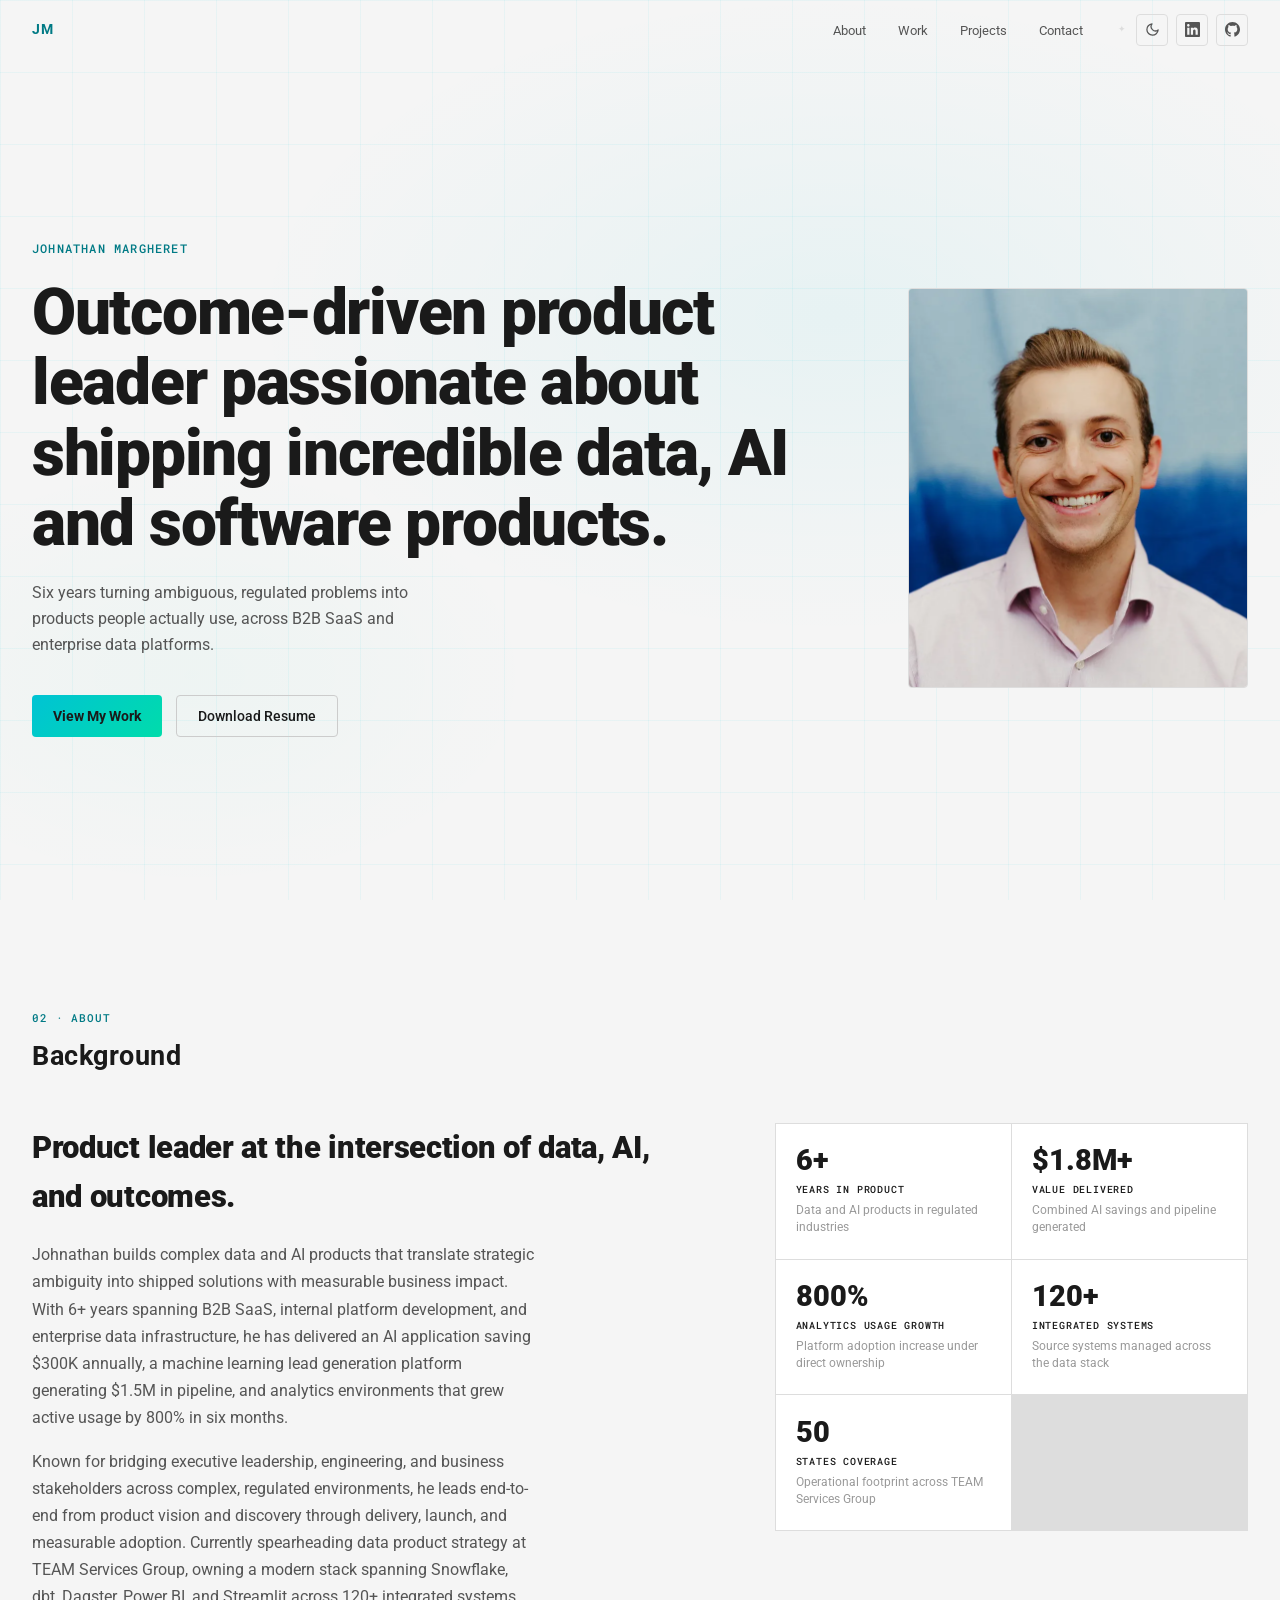
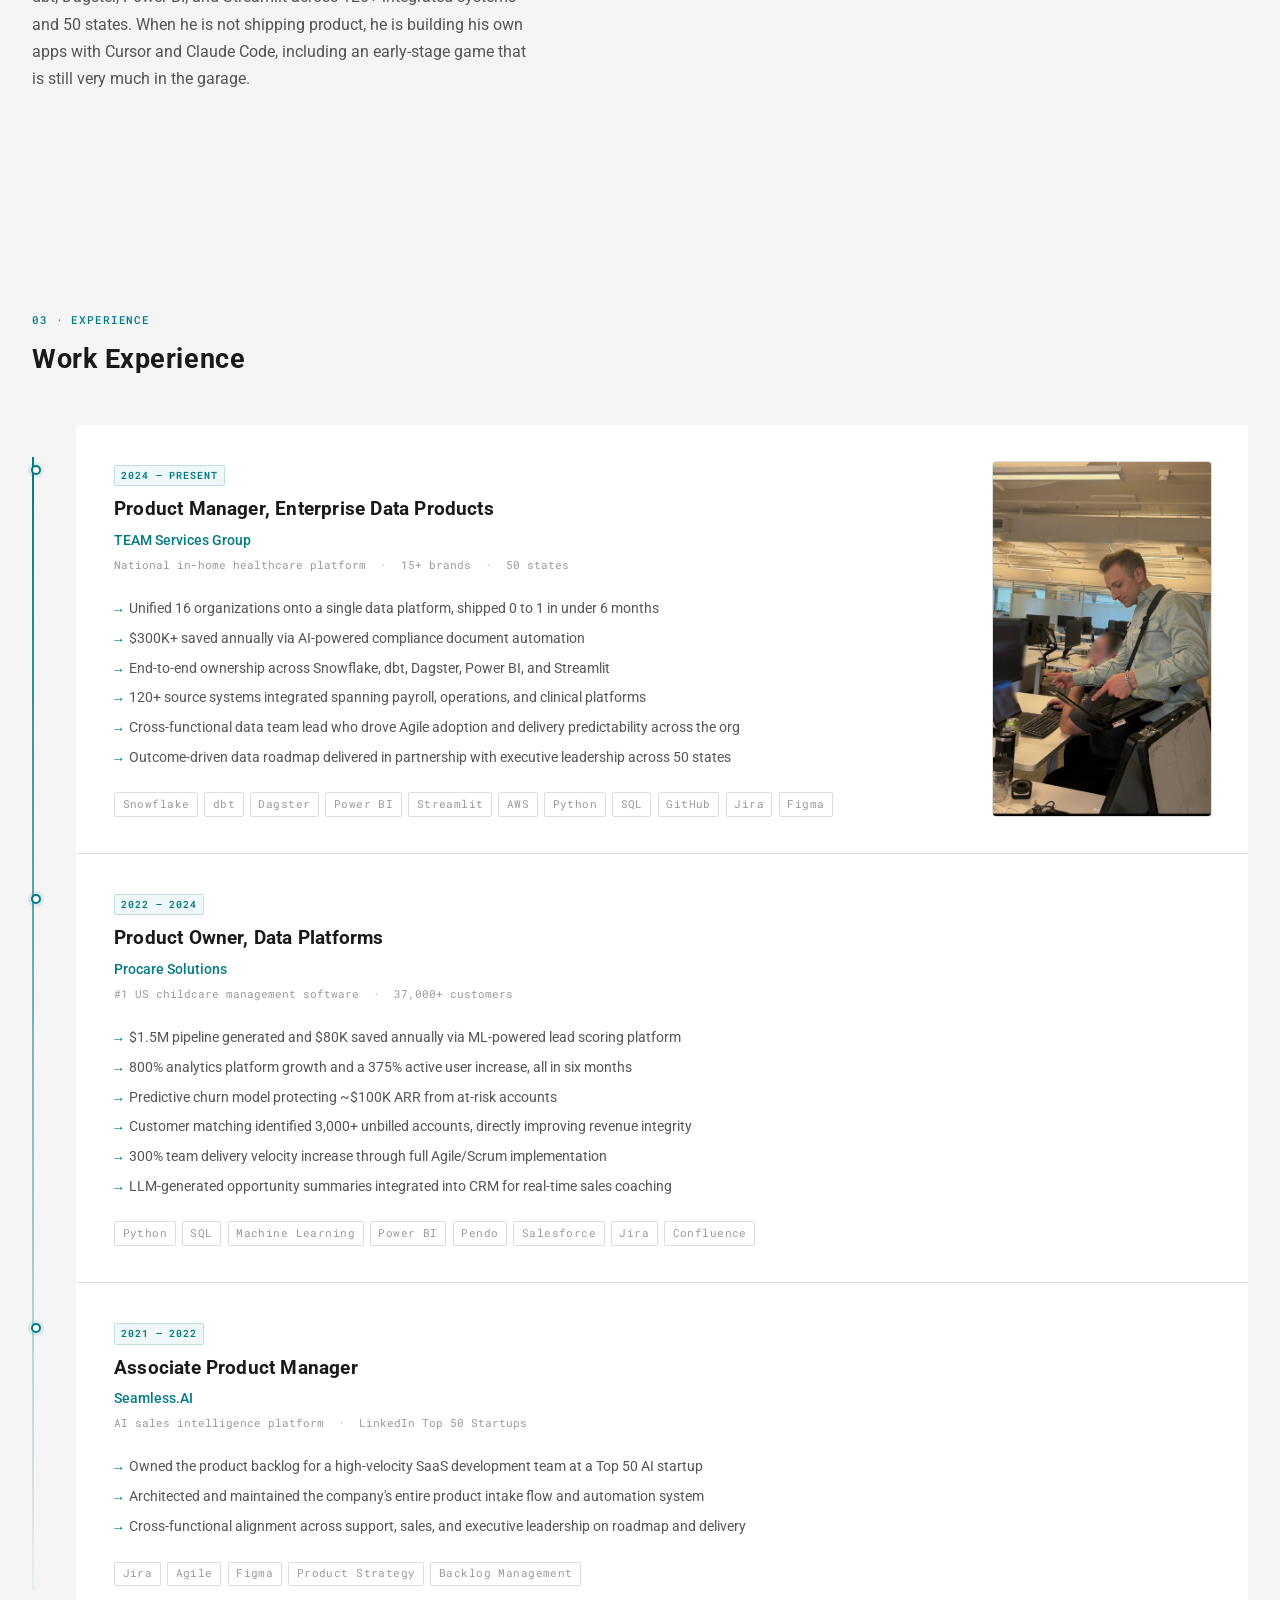
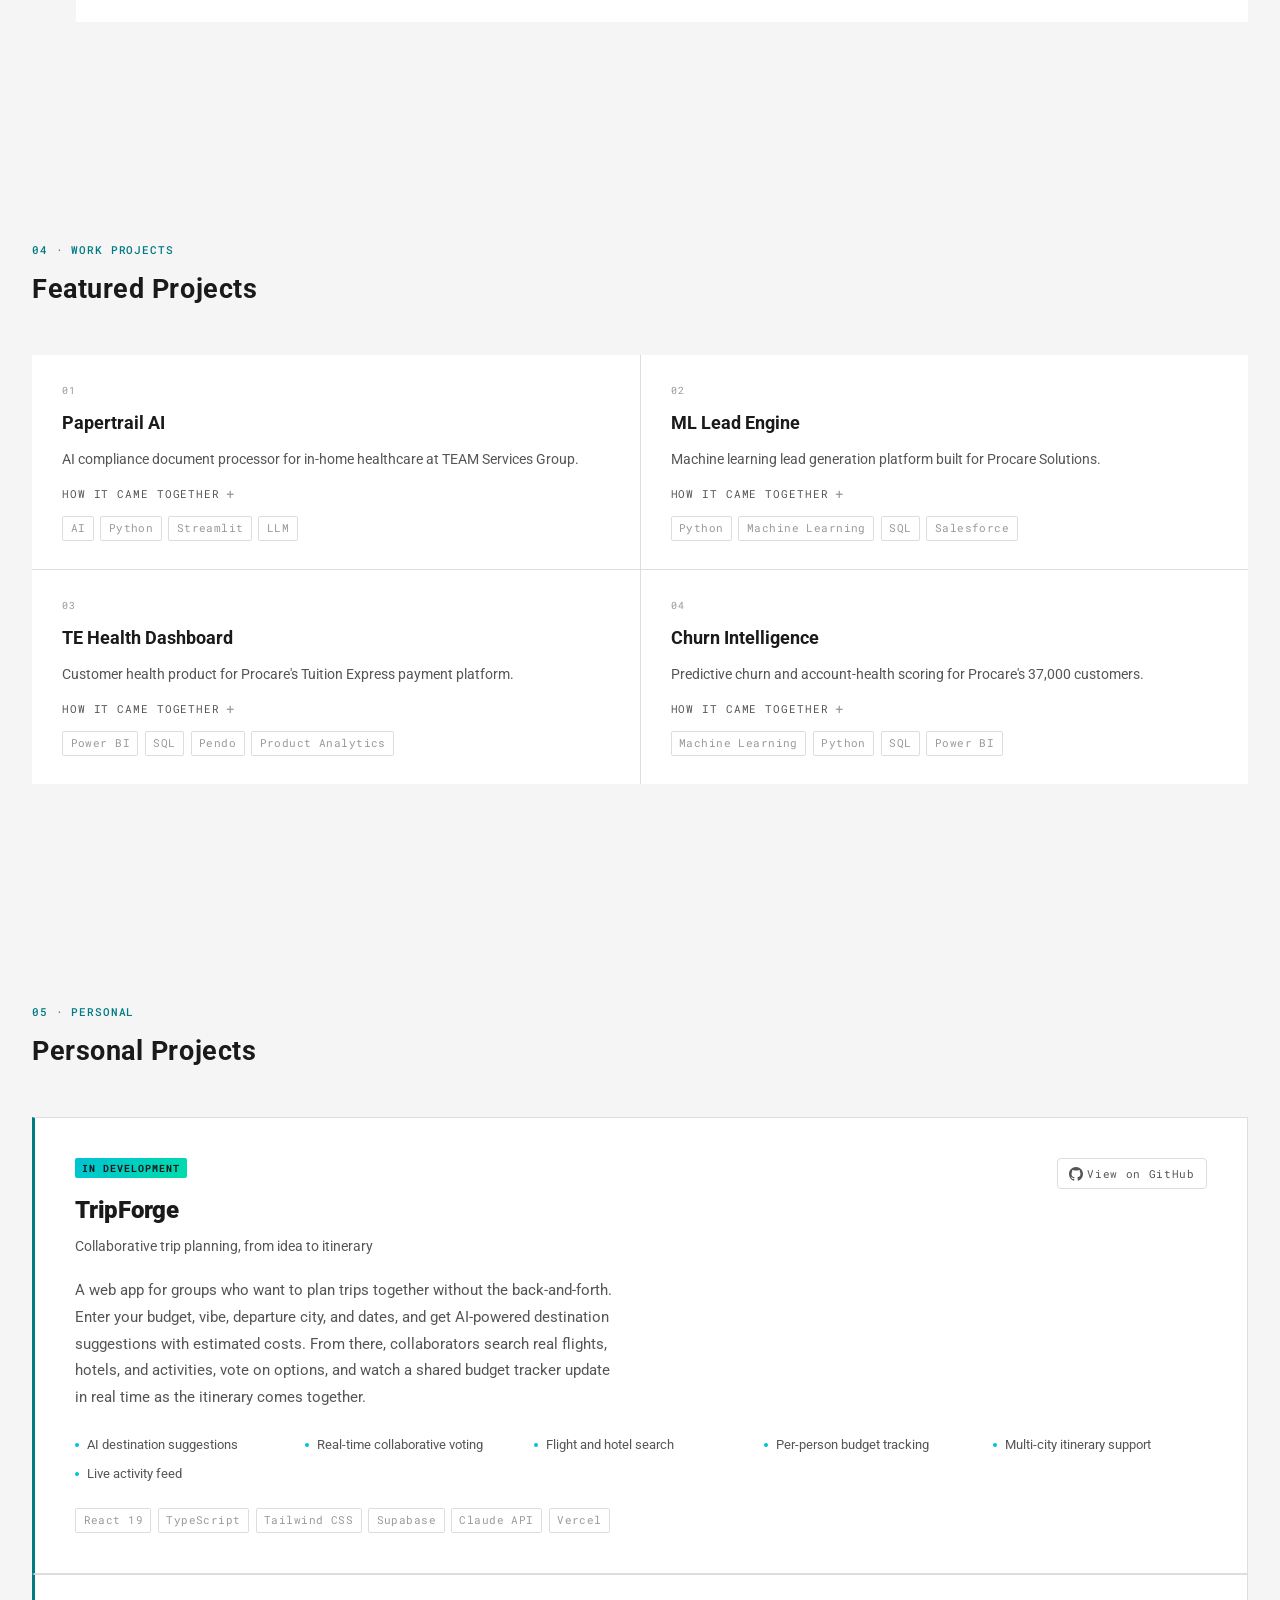
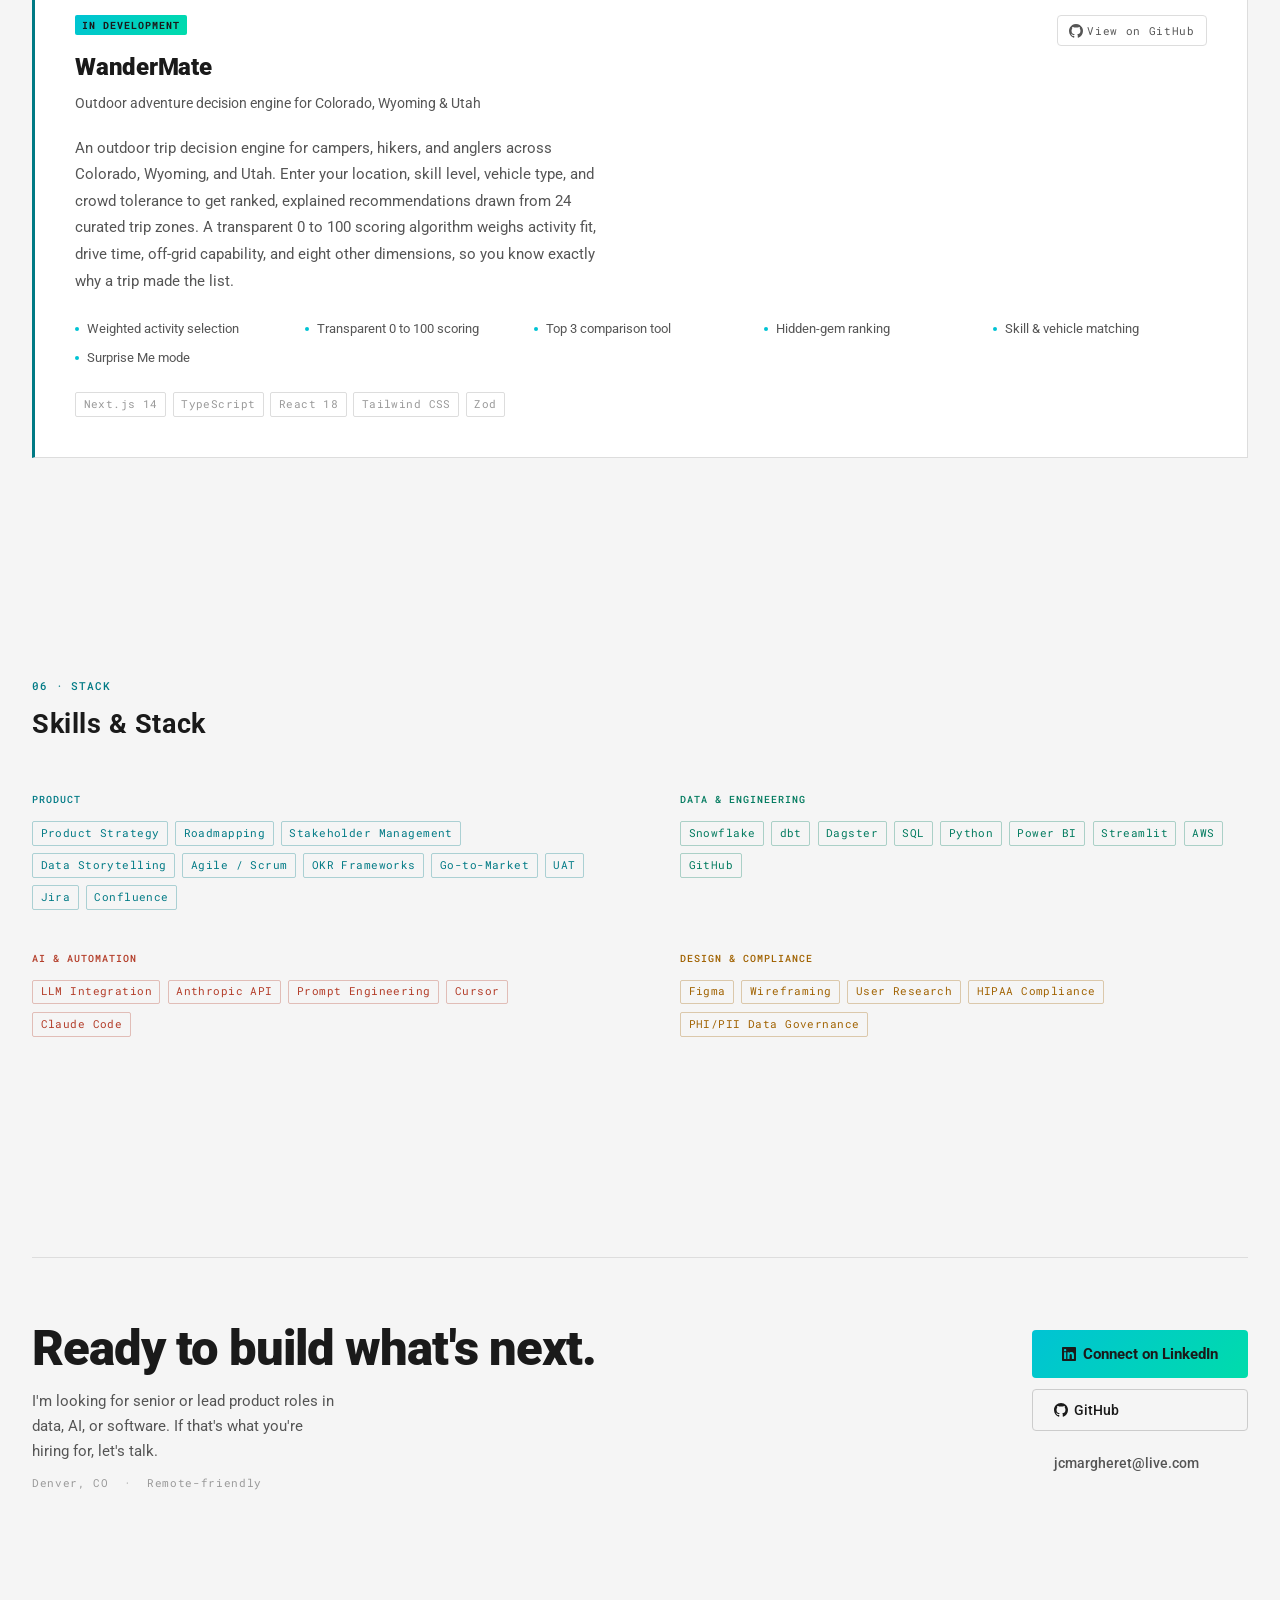
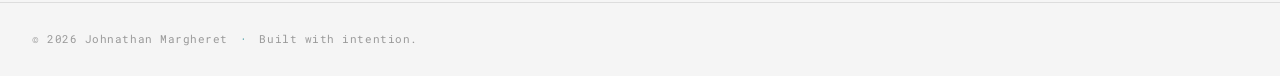
==== index.html @ 5aab4679 "Update hero headline to outcome-driven tagline" ====
<!DOCTYPE html>
<html lang="en">
<head>
  <meta charset="UTF-8">
  <meta name="viewport" content="width=device-width, initial-scale=1.0">
  <meta name="description" content="Johnathan Margheret is a product leader who ships data, AI, and software products. Six years across B2B SaaS, enterprise data platforms, and regulated healthcare.">
  <title>Johnathan Margheret - Product Leader</title>
  <link rel="canonical" href="https://www.johnathanmargheret.com/">

  <!-- Favicon: small JM mark, no extra request -->
  <link rel="icon" href="data:image/svg+xml,<svg xmlns='http://www.w3.org/2000/svg' viewBox='0 0 32 32'><rect width='32' height='32' rx='6' fill='%231a1a1a'/><text x='16' y='22' font-family='Arial,sans-serif' font-size='15' font-weight='700' fill='%2300c3d4' text-anchor='middle'>JM</text></svg>">

  <!-- Social share preview -->
  <meta property="og:type" content="website">
  <meta property="og:title" content="Johnathan Margheret - Product Leader">
  <meta property="og:description" content="A product leader who ships data, AI, and software products, and builds his own.">
  <meta property="og:url" content="https://www.johnathanmargheret.com/">
  <meta property="og:image" content="https://www.johnathanmargheret.com/assets/og-image.jpg">
  <meta property="og:image:width" content="1200">
  <meta property="og:image:height" content="630">
  <meta name="twitter:card" content="summary_large_image">
  <meta name="twitter:title" content="Johnathan Margheret - Product Leader">
  <meta name="twitter:description" content="A product leader who ships data, AI, and software products, and builds his own.">
  <meta name="twitter:image" content="https://www.johnathanmargheret.com/assets/og-image.jpg">

  <script type="application/ld+json">
  {
    "@context": "https://schema.org",
    "@type": "Person",
    "name": "Johnathan Margheret",
    "jobTitle": "Product Manager",
    "url": "https://www.johnathanmargheret.com/",
    "image": "https://www.johnathanmargheret.com/assets/og-image.jpg",
    "worksFor": { "@type": "Organization", "name": "TEAM Services Group" },
    "address": { "@type": "PostalAddress", "addressLocality": "Denver", "addressRegion": "CO" },
    "sameAs": [
      "https://www.linkedin.com/in/johnathan-margheret-902886177",
      "https://github.com/SpartanMods"
    ]
  }
  </script>

  <link rel="preconnect" href="https://fonts.googleapis.com">
  <link rel="preconnect" href="https://fonts.gstatic.com" crossorigin>
  <link href="https://fonts.googleapis.com/css2?family=Roboto:wght@300;400;500;700;900&family=Roboto+Mono:wght@400;500&display=swap" rel="stylesheet">
  <link rel="stylesheet" href="style.css">
</head>
<body>

<div class="progress-bar" id="progressBar" aria-hidden="true"></div>

<header class="site-header" id="siteHeader">
  <nav class="nav" aria-label="Main navigation">
    <a href="#hero" class="nav-brand" aria-label="Back to top">JM</a>
    <ul class="nav-links" role="list">
      <li><a href="#about">About</a></li>
      <li><a href="#work">Work</a></li>
      <li><a href="#projects">Projects</a></li>
      <li><a href="#contact">Contact</a></li>
    </ul>
    <div class="nav-icons">
      <a href="secret.html" class="easter-egg" aria-hidden="true" tabindex="-1" title="">✦</a>
      <button class="theme-toggle" id="themeToggle" aria-label="Toggle color scheme">
        <svg class="icon-sun" width="15" height="15" viewBox="0 0 24 24" fill="none" stroke="currentColor" stroke-width="2" stroke-linecap="round" stroke-linejoin="round" aria-hidden="true"><circle cx="12" cy="12" r="5"/><line x1="12" y1="1" x2="12" y2="3"/><line x1="12" y1="21" x2="12" y2="23"/><line x1="4.22" y1="4.22" x2="5.64" y2="5.64"/><line x1="18.36" y1="18.36" x2="19.78" y2="19.78"/><line x1="1" y1="12" x2="3" y2="12"/><line x1="21" y1="12" x2="23" y2="12"/><line x1="4.22" y1="19.78" x2="5.64" y2="18.36"/><line x1="18.36" y1="5.64" x2="19.78" y2="4.22"/></svg>
        <svg class="icon-moon" width="15" height="15" viewBox="0 0 24 24" fill="none" stroke="currentColor" stroke-width="2" stroke-linecap="round" stroke-linejoin="round" aria-hidden="true"><path d="M21 12.79A9 9 0 1 1 11.21 3 7 7 0 0 0 21 12.79z"/></svg>
      </button>
      <a href="https://www.linkedin.com/in/johnathan-margheret-902886177" target="_blank" rel="noopener noreferrer" aria-label="LinkedIn profile" class="icon-link">
        <svg width="15" height="15" viewBox="0 0 24 24" fill="currentColor" aria-hidden="true"><path d="M20.447 20.452h-3.554v-5.569c0-1.328-.027-3.037-1.852-3.037-1.853 0-2.136 1.445-2.136 2.939v5.667H9.351V9h3.414v1.561h.046c.477-.9 1.637-1.85 3.37-1.85 3.601 0 4.267 2.37 4.267 5.455v6.286zM5.337 7.433c-1.144 0-2.063-.926-2.063-2.065 0-1.138.92-2.063 2.063-2.063 1.14 0 2.064.925 2.064 2.063 0 1.139-.925 2.065-2.064 2.065zm1.782 13.019H3.555V9h3.564v11.452zM22.225 0H1.771C.792 0 0 .774 0 1.729v20.542C0 23.227.792 24 1.771 24h20.451C23.2 24 24 23.227 24 22.271V1.729C24 .774 23.2 0 22.222 0h.003z"/></svg>
      </a>
      <a href="https://github.com/SpartanMods" target="_blank" rel="noopener noreferrer" aria-label="GitHub profile" class="icon-link">
        <svg width="15" height="15" viewBox="0 0 24 24" fill="currentColor" aria-hidden="true"><path d="M12 0C5.374 0 0 5.373 0 12c0 5.302 3.438 9.8 8.207 11.387.599.111.793-.261.793-.577v-2.234c-3.338.726-4.033-1.416-4.033-1.416-.546-1.387-1.333-1.756-1.333-1.756-1.089-.745.083-.729.083-.729 1.205.084 1.839 1.237 1.839 1.237 1.07 1.834 2.807 1.304 3.492.997.107-.775.418-1.305.762-1.604-2.665-.305-5.467-1.334-5.467-5.931 0-1.311.469-2.381 1.236-3.221-.124-.303-.535-1.524.117-3.176 0 0 1.008-.322 3.301 1.23A11.509 11.509 0 0112 5.803c1.02.005 2.047.138 3.006.404 2.291-1.552 3.297-1.23 3.297-1.23.653 1.653.242 2.874.118 3.176.77.84 1.235 1.911 1.235 3.221 0 4.609-2.807 5.624-5.479 5.921.43.372.823 1.102.823 2.222v3.293c0 .319.192.694.801.576C20.566 21.797 24 17.3 24 12c0-6.627-5.373-12-12-12z"/></svg>
      </a>
    </div>
  </nav>
</header>

<main>

  <!-- HERO -->
  <section id="hero" class="hero" aria-label="Introduction">
    <div class="hero-bg" aria-hidden="true">
      <div class="hero-grid"></div>
    </div>
    <div class="hero-content">
      <div class="hero-text">
        <p class="hero-name reveal-up">Johnathan Margheret</p>
        <h1 class="hero-headline reveal-up" style="--delay:0.08s">
          Outcome-driven product leader passionate about shipping incredible data, AI and software products.
        </h1>
        <p class="hero-sub reveal-up" style="--delay:0.16s">
          Six years turning ambiguous, regulated problems into products people actually use, across B2B SaaS and enterprise data platforms.
        </p>
        <div class="hero-ctas reveal-up" style="--delay:0.24s">
          <a href="#work" class="btn btn-primary">View My Work</a>
          <a href="assets/resume.pdf" class="btn btn-outline" target="_blank" rel="noopener">Download Resume</a>
        </div>
      </div>
      <div class="hero-photo reveal-up" style="--delay:0.32s">
        <picture>
          <source srcset="assets/profile.webp" type="image/webp">
          <img src="assets/profile.jpg" alt="Johnathan Margheret" class="profile-img" width="340" height="400" fetchpriority="high">
        </picture>
      </div>
    </div>
  </section>

  <!-- ABOUT -->
  <section id="about" class="section" aria-labelledby="about-heading">
    <div class="section-header">
      <span class="section-tag">02 · About</span>
      <h2 id="about-heading">Background</h2>
    </div>
    <div class="about-grid">
      <div class="about-bio reveal-up">
        <h2>Product leader at the intersection of data, AI, and outcomes.</h2>
        <p class="bio-text">
          Johnathan builds complex data and AI products that translate strategic ambiguity into shipped solutions
          with measurable business impact. With 6+ years spanning B2B SaaS, internal platform development, and
          enterprise data infrastructure, he has delivered an AI application saving $300K annually, a machine
          learning lead generation platform generating $1.5M in pipeline, and analytics environments that grew
          active usage by 800% in six months.
        </p>
        <p class="bio-text bio-text--spaced">
          Known for bridging executive leadership, engineering, and business stakeholders across complex,
          regulated environments, he leads end-to-end from product vision and discovery through delivery,
          launch, and measurable adoption. Currently spearheading data product strategy at TEAM Services Group,
          owning a modern stack spanning Snowflake, dbt, Dagster, Power BI, and Streamlit across 120+ integrated
          systems and 50 states. When he is not shipping product, he is building his own apps with Cursor and
          Claude Code, including an early-stage game that is still very much in the garage.
        </p>
      </div>
      <div class="stats-grid">
        <div class="stat-card reveal-up" style="--delay:0.05s">
          <span class="stat-num teal" data-count="6" data-suffix="+">6+</span>
          <span class="stat-label">Years in Product</span>
          <span class="stat-desc">Data and AI products in regulated industries</span>
        </div>
        <div class="stat-card reveal-up" style="--delay:0.1s">
          <span class="stat-num mint">$1.8M+</span>
          <span class="stat-label">Value Delivered</span>
          <span class="stat-desc">Combined AI savings and pipeline generated</span>
        </div>
        <div class="stat-card reveal-up" style="--delay:0.15s">
          <span class="stat-num amber">800%</span>
          <span class="stat-label">Analytics Usage Growth</span>
          <span class="stat-desc">Platform adoption increase under direct ownership</span>
        </div>
        <div class="stat-card reveal-up" style="--delay:0.2s">
          <span class="stat-num coral" data-count="120" data-suffix="+">120+</span>
          <span class="stat-label">Integrated Systems</span>
          <span class="stat-desc">Source systems managed across the data stack</span>
        </div>
        <div class="stat-card reveal-up" style="--delay:0.25s">
          <span class="stat-num green" data-count="50">50</span>
          <span class="stat-label">States Coverage</span>
          <span class="stat-desc">Operational footprint across TEAM Services Group</span>
        </div>
      </div>
    </div>
  </section>

  <!-- WORK -->
  <section id="work" class="section" aria-labelledby="work-heading">
    <div class="section-header">
      <span class="section-tag">03 · Experience</span>
      <h2 id="work-heading">Work Experience</h2>
    </div>
    <div class="timeline">

      <article class="role-card reveal-up">
        <div class="role-card-layout">
          <div class="role-card-content">
            <div class="role-head">
              <div class="role-head-info">
                <div class="role-period">2024 &ndash; Present</div>
                <h3 class="role-title">Product Manager, Enterprise Data Products</h3>
                <p class="role-company">TEAM Services Group</p>
                <p class="role-context">National in-home healthcare platform &nbsp;·&nbsp; 15+ brands &nbsp;·&nbsp; 50 states</p>
              </div>
            </div>
            <ul class="role-highlights">
              <li>Unified 16 organizations onto a single data platform, shipped 0 to 1 in under 6 months</li>
              <li>$300K+ saved annually via AI-powered compliance document automation</li>
              <li>End-to-end ownership across Snowflake, dbt, Dagster, Power BI, and Streamlit</li>
              <li>120+ source systems integrated spanning payroll, operations, and clinical platforms</li>
              <li>Cross-functional data team lead who drove Agile adoption and delivery predictability across the org</li>
              <li>Outcome-driven data roadmap delivered in partnership with executive leadership across 50 states</li>
            </ul>
            <div class="role-tags" aria-label="Tech stack">
              <span class="tag">Snowflake</span>
              <span class="tag">dbt</span>
              <span class="tag">Dagster</span>
              <span class="tag">Power BI</span>
              <span class="tag">Streamlit</span>
              <span class="tag">AWS</span>
              <span class="tag">Python</span>
              <span class="tag">SQL</span>
              <span class="tag">GitHub</span>
              <span class="tag">Jira</span>
              <span class="tag">Figma</span>
            </div>
          </div>
          <img src="assets/work.jpg" alt="Johnathan at work" class="role-photo" loading="lazy">
        </div>
      </article>

      <article class="role-card reveal-up">
        <div class="role-head">
          <div class="role-head-info">
            <div class="role-period">2022 &ndash; 2024</div>
            <h3 class="role-title">Product Owner, Data Platforms</h3>
            <p class="role-company">Procare Solutions</p>
            <p class="role-context">#1 US childcare management software &nbsp;·&nbsp; 37,000+ customers</p>
          </div>
        </div>
        <ul class="role-highlights">
          <li>$1.5M pipeline generated and $80K saved annually via ML-powered lead scoring platform</li>
          <li>800% analytics platform growth and a 375% active user increase, all in six months</li>
          <li>Predictive churn model protecting ~$100K ARR from at-risk accounts</li>
          <li>Customer matching identified 3,000+ unbilled accounts, directly improving revenue integrity</li>
          <li>300% team delivery velocity increase through full Agile/Scrum implementation</li>
          <li>LLM-generated opportunity summaries integrated into CRM for real-time sales coaching</li>
        </ul>
        <div class="role-tags" aria-label="Tech stack">
          <span class="tag">Python</span>
          <span class="tag">SQL</span>
          <span class="tag">Machine Learning</span>
          <span class="tag">Power BI</span>
          <span class="tag">Pendo</span>
          <span class="tag">Salesforce</span>
          <span class="tag">Jira</span>
          <span class="tag">Confluence</span>
        </div>
      </article>

      <article class="role-card reveal-up">
        <div class="role-head">
          <div class="role-head-info">
            <div class="role-period">2021 &ndash; 2022</div>
            <h3 class="role-title">Associate Product Manager</h3>
            <p class="role-company">Seamless.AI</p>
            <p class="role-context">AI sales intelligence platform &nbsp;·&nbsp; LinkedIn Top 50 Startups</p>
          </div>
        </div>
        <ul class="role-highlights">
          <li>Owned the product backlog for a high-velocity SaaS development team at a Top 50 AI startup</li>
          <li>Architected and maintained the company's entire product intake flow and automation system</li>
          <li>Cross-functional alignment across support, sales, and executive leadership on roadmap and delivery</li>
        </ul>
        <div class="role-tags" aria-label="Tech stack">
          <span class="tag">Jira</span>
          <span class="tag">Agile</span>
          <span class="tag">Figma</span>
          <span class="tag">Product Strategy</span>
          <span class="tag">Backlog Management</span>
        </div>
      </article>

    </div>
  </section>

  <!-- WORK PROJECTS -->
  <section id="projects" class="section" aria-labelledby="projects-heading">
    <div class="section-header">
      <span class="section-tag">04 · Work Projects</span>
      <h2 id="projects-heading">Featured Projects</h2>
    </div>
    <div class="projects-grid">

      <article class="project-card c-teal reveal-up">
        <span class="proj-idx">01</span>
        <h3 class="proj-title">Papertrail AI</h3>
        <p class="proj-desc">AI compliance document processor for in-home healthcare at TEAM Services Group.</p>
        <details class="proj-detail">
          <summary>How it came together</summary>
          <div class="proj-detail-body">
            <p><span class="proj-label">Problem</span> Compliance teams hand-reviewed onboarding and credentialing documents across 15+ brands in 50 states. It was slow, repetitive, and easy to get wrong.</p>
            <p><span class="proj-label">What I did</span> Scoped and shipped an LLM-based processor that reads each document and pulls the fields compliance cares about. I kept a human in the loop so reviewers still sign off, and they review instead of transcribe.</p>
            <p><span class="proj-label">Outcome</span> Roughly $300K saved a year and a big drop in manual review hours.</p>
          </div>
        </details>
        <div class="proj-tags">
          <span class="tag">AI</span>
          <span class="tag">Python</span>
          <span class="tag">Streamlit</span>
          <span class="tag">LLM</span>
        </div>
      </article>

      <article class="project-card c-coral reveal-up" style="--delay:0.08s">
        <span class="proj-idx">02</span>
        <h3 class="proj-title">ML Lead Engine</h3>
        <p class="proj-desc">Machine learning lead generation platform built for Procare Solutions.</p>
        <details class="proj-detail">
          <summary>How it came together</summary>
          <div class="proj-detail-body">
            <p><span class="proj-label">Problem</span> Sales had no dependable source of net-new pipeline. Reps picked leads on gut feel and a lot of them went nowhere.</p>
            <p><span class="proj-label">What I did</span> Owned a lead-scoring product end to end. I worked with data science to define the model and the signals behind it, then designed how scores landed in Salesforce so reps could act on them without leaving their workflow.</p>
            <p><span class="proj-label">Outcome</span> It became the company's main source of net-new pipeline: $1.5M in revenue and about $80K saved each year on acquisition.</p>
          </div>
        </details>
        <div class="proj-tags">
          <span class="tag">Python</span>
          <span class="tag">Machine Learning</span>
          <span class="tag">SQL</span>
          <span class="tag">Salesforce</span>
        </div>
      </article>

      <article class="project-card c-mint reveal-up" style="--delay:0.16s">
        <span class="proj-idx">03</span>
        <h3 class="proj-title">TE Health Dashboard</h3>
        <p class="proj-desc">Customer health product for Procare's Tuition Express payment platform.</p>
        <details class="proj-detail">
          <summary>How it came together</summary>
          <div class="proj-detail-body">
            <p><span class="proj-label">Problem</span> The business had no live read on product health, so nobody saw which payment accounts were quietly slipping until it was too late.</p>
            <p><span class="proj-label">What I did</span> Built a customer-health product on Power BI and Pendo signals. The harder part was deciding which engagement and usage metrics actually meant an account was at risk, rather than just charting everything.</p>
            <p><span class="proj-label">Outcome</span> Gave the team its first real-time pulse on product health and the accounts worth worrying about.</p>
          </div>
        </details>
        <div class="proj-tags">
          <span class="tag">Power BI</span>
          <span class="tag">SQL</span>
          <span class="tag">Pendo</span>
          <span class="tag">Product Analytics</span>
        </div>
      </article>

      <article class="project-card c-amber reveal-up" style="--delay:0.24s">
        <span class="proj-idx">04</span>
        <h3 class="proj-title">Churn Intelligence</h3>
        <p class="proj-desc">Predictive churn and account-health scoring for Procare's 37,000 customers.</p>
        <details class="proj-detail">
          <summary>How it came together</summary>
          <div class="proj-detail-body">
            <p><span class="proj-label">Problem</span> Cancellations kept catching the team off guard. There was no early warning across a base of 37,000 accounts.</p>
            <p><span class="proj-label">What I did</span> Led a predictive churn model and account-health score. I partnered with data science on the features and, just as important, with customer success on what to actually do when an account lit up.</p>
            <p><span class="proj-label">Outcome</span> Flagged high-risk accounts before they cancelled, protecting an estimated $100K in ARR.</p>
          </div>
        </details>
        <div class="proj-tags">
          <span class="tag">Machine Learning</span>
          <span class="tag">Python</span>
          <span class="tag">SQL</span>
          <span class="tag">Power BI</span>
        </div>
      </article>

    </div>
  </section>

  <!-- PERSONAL PROJECTS -->
  <section id="personal" class="section" aria-labelledby="personal-heading">
    <div class="section-header">
      <span class="section-tag">05 · Personal</span>
      <h2 id="personal-heading">Personal Projects</h2>
    </div>

    <article class="personal-project-card reveal-up">
      <div class="pp-header">
        <div class="pp-meta">
          <span class="pp-status">In Development</span>
          <h3 class="pp-title">TripForge</h3>
          <p class="pp-tagline">Collaborative trip planning, from idea to itinerary</p>
        </div>
        <a href="https://github.com/SpartanMods/TripForge" target="_blank" rel="noopener noreferrer" class="pp-link" aria-label="TripForge on GitHub">
          <svg width="14" height="14" viewBox="0 0 24 24" fill="currentColor" aria-hidden="true"><path d="M12 0C5.374 0 0 5.373 0 12c0 5.302 3.438 9.8 8.207 11.387.599.111.793-.261.793-.577v-2.234c-3.338.726-4.033-1.416-4.033-1.416-.546-1.387-1.333-1.756-1.333-1.756-1.089-.745.083-.729.083-.729 1.205.084 1.839 1.237 1.839 1.237 1.07 1.834 2.807 1.304 3.492.997.107-.775.418-1.305.762-1.604-2.665-.305-5.467-1.334-5.467-5.931 0-1.311.469-2.381 1.236-3.221-.124-.303-.535-1.524.117-3.176 0 0 1.008-.322 3.301 1.23A11.509 11.509 0 0112 5.803c1.02.005 2.047.138 3.006.404 2.291-1.552 3.297-1.23 3.297-1.23.653 1.653.242 2.874.118 3.176.77.84 1.235 1.911 1.235 3.221 0 4.609-2.807 5.624-5.479 5.921.43.372.823 1.102.823 2.222v3.293c0 .319.192.694.801.576C20.566 21.797 24 17.3 24 12c0-6.627-5.373-12-12-12z"/></svg>
          View on GitHub
        </a>
      </div>
      <p class="pp-desc">
        A web app for groups who want to plan trips together without the back-and-forth. Enter your budget,
        vibe, departure city, and dates, and get AI-powered destination suggestions with estimated costs.
        From there, collaborators search real flights, hotels, and activities, vote on options, and watch a
        shared budget tracker update in real time as the itinerary comes together.
      </p>
      <div class="pp-features">
        <span>AI destination suggestions</span>
        <span>Real-time collaborative voting</span>
        <span>Flight and hotel search</span>
        <span>Per-person budget tracking</span>
        <span>Multi-city itinerary support</span>
        <span>Live activity feed</span>
      </div>
      <div class="pp-tags">
        <span class="tag">React 19</span>
        <span class="tag">TypeScript</span>
        <span class="tag">Tailwind CSS</span>
        <span class="tag">Supabase</span>
        <span class="tag">Claude API</span>
        <span class="tag">Vercel</span>
      </div>
    </article>

    <article class="personal-project-card reveal-up" style="--delay:0.08s">
      <div class="pp-header">
        <div class="pp-meta">
          <span class="pp-status">In Development</span>
          <h3 class="pp-title">WanderMate</h3>
          <p class="pp-tagline">Outdoor adventure decision engine for Colorado, Wyoming &amp; Utah</p>
        </div>
        <a href="https://github.com/SpartanMods/wanderMate" target="_blank" rel="noopener noreferrer" class="pp-link" aria-label="WanderMate on GitHub">
          <svg width="14" height="14" viewBox="0 0 24 24" fill="currentColor" aria-hidden="true"><path d="M12 0C5.374 0 0 5.373 0 12c0 5.302 3.438 9.8 8.207 11.387.599.111.793-.261.793-.577v-2.234c-3.338.726-4.033-1.416-4.033-1.416-.546-1.387-1.333-1.756-1.333-1.756-1.089-.745.083-.729.083-.729 1.205.084 1.839 1.237 1.839 1.237 1.07 1.834 2.807 1.304 3.492.997.107-.775.418-1.305.762-1.604-2.665-.305-5.467-1.334-5.467-5.931 0-1.311.469-2.381 1.236-3.221-.124-.303-.535-1.524.117-3.176 0 0 1.008-.322 3.301 1.23A11.509 11.509 0 0112 5.803c1.02.005 2.047.138 3.006.404 2.291-1.552 3.297-1.23 3.297-1.23.653 1.653.242 2.874.118 3.176.77.84 1.235 1.911 1.235 3.221 0 4.609-2.807 5.624-5.479 5.921.43.372.823 1.102.823 2.222v3.293c0 .319.192.694.801.576C20.566 21.797 24 17.3 24 12c0-6.627-5.373-12-12-12z"/></svg>
          View on GitHub
        </a>
      </div>
      <p class="pp-desc">
        An outdoor trip decision engine for campers, hikers, and anglers across Colorado, Wyoming, and Utah.
        Enter your location, skill level, vehicle type, and crowd tolerance to get ranked, explained recommendations
        drawn from 24 curated trip zones. A transparent 0 to 100 scoring algorithm weighs activity fit, drive time,
        off-grid capability, and eight other dimensions, so you know exactly why a trip made the list.
      </p>
      <div class="pp-features">
        <span>Weighted activity selection</span>
        <span>Transparent 0 to 100 scoring</span>
        <span>Top 3 comparison tool</span>
        <span>Hidden-gem ranking</span>
        <span>Skill &amp; vehicle matching</span>
        <span>Surprise Me mode</span>
      </div>
      <div class="pp-tags">
        <span class="tag">Next.js 14</span>
        <span class="tag">TypeScript</span>
        <span class="tag">React 18</span>
        <span class="tag">Tailwind CSS</span>
        <span class="tag">Zod</span>
      </div>
    </article>
  </section>

  <!-- SKILLS -->
  <section id="skills" class="section" aria-labelledby="skills-heading">
    <div class="section-header">
      <span class="section-tag">06 · Stack</span>
      <h2 id="skills-heading">Skills &amp; Stack</h2>
    </div>
    <div class="skills-grid">
      <div class="skill-group skill-c-teal reveal-up">
        <h3 class="skill-group-label teal">Product</h3>
        <div class="skill-tags">
          <span class="tag">Product Strategy</span>
          <span class="tag">Roadmapping</span>
          <span class="tag">Stakeholder Management</span>
          <span class="tag">Data Storytelling</span>
          <span class="tag">Agile / Scrum</span>
          <span class="tag">OKR Frameworks</span>
          <span class="tag">Go-to-Market</span>
          <span class="tag">UAT</span>
          <span class="tag">Jira</span>
          <span class="tag">Confluence</span>
        </div>
      </div>
      <div class="skill-group skill-c-mint reveal-up" style="--delay:0.08s">
        <h3 class="skill-group-label mint">Data &amp; Engineering</h3>
        <div class="skill-tags">
          <span class="tag">Snowflake</span>
          <span class="tag">dbt</span>
          <span class="tag">Dagster</span>
          <span class="tag">SQL</span>
          <span class="tag">Python</span>
          <span class="tag">Power BI</span>
          <span class="tag">Streamlit</span>
          <span class="tag">AWS</span>
          <span class="tag">GitHub</span>
        </div>
      </div>
      <div class="skill-group skill-c-coral reveal-up" style="--delay:0.16s">
        <h3 class="skill-group-label coral">AI &amp; Automation</h3>
        <div class="skill-tags">
          <span class="tag">LLM Integration</span>
          <span class="tag">Anthropic API</span>
          <span class="tag">Prompt Engineering</span>
          <span class="tag">Cursor</span>
          <span class="tag">Claude Code</span>
        </div>
      </div>
      <div class="skill-group skill-c-amber reveal-up" style="--delay:0.24s">
        <h3 class="skill-group-label amber">Design &amp; Compliance</h3>
        <div class="skill-tags">
          <span class="tag">Figma</span>
          <span class="tag">Wireframing</span>
          <span class="tag">User Research</span>
          <span class="tag">HIPAA Compliance</span>
          <span class="tag">PHI/PII Data Governance</span>
        </div>
      </div>
    </div>
  </section>

  <!-- CONTACT -->
  <section id="contact" class="section contact-section" aria-labelledby="contact-heading">
    <div class="contact-inner">
      <div class="contact-text reveal-up">
        <h2 id="contact-heading" class="contact-heading">Ready to build what's next.</h2>
        <p class="contact-sub">I'm looking for senior or lead product roles in data, AI, or software. If that's what you're hiring for, let's talk.</p>
        <p class="contact-location">Denver, CO &nbsp;·&nbsp; Remote-friendly</p>
      </div>
      <div class="contact-actions reveal-up" style="--delay:0.1s">
        <a href="https://www.linkedin.com/in/johnathan-margheret-902886177" target="_blank" rel="noopener noreferrer" class="btn btn-primary btn-lg">
          <svg width="14" height="14" viewBox="0 0 24 24" fill="currentColor" aria-hidden="true"><path d="M20.447 20.452h-3.554v-5.569c0-1.328-.027-3.037-1.852-3.037-1.853 0-2.136 1.445-2.136 2.939v5.667H9.351V9h3.414v1.561h.046c.477-.9 1.637-1.85 3.37-1.85 3.601 0 4.267 2.37 4.267 5.455v6.286zM5.337 7.433c-1.144 0-2.063-.926-2.063-2.065 0-1.138.92-2.063 2.063-2.063 1.14 0 2.064.925 2.064 2.063 0 1.139-.925 2.065-2.064 2.065zm1.782 13.019H3.555V9h3.564v11.452zM22.225 0H1.771C.792 0 0 .774 0 1.729v20.542C0 23.227.792 24 1.771 24h20.451C23.2 24 24 23.227 24 22.271V1.729C24 .774 23.2 0 22.222 0h.003z"/></svg>
          Connect on LinkedIn
        </a>
        <a href="https://github.com/SpartanMods" target="_blank" rel="noopener noreferrer" class="btn btn-outline">
          <svg width="14" height="14" viewBox="0 0 24 24" fill="currentColor" aria-hidden="true"><path d="M12 0C5.374 0 0 5.373 0 12c0 5.302 3.438 9.8 8.207 11.387.599.111.793-.261.793-.577v-2.234c-3.338.726-4.033-1.416-4.033-1.416-.546-1.387-1.333-1.756-1.333-1.756-1.089-.745.083-.729.083-.729 1.205.084 1.839 1.237 1.839 1.237 1.07 1.834 2.807 1.304 3.492.997.107-.775.418-1.305.762-1.604-2.665-.305-5.467-1.334-5.467-5.931 0-1.311.469-2.381 1.236-3.221-.124-.303-.535-1.524.117-3.176 0 0 1.008-.322 3.301 1.23A11.509 11.509 0 0112 5.803c1.02.005 2.047.138 3.006.404 2.291-1.552 3.297-1.23 3.297-1.23.653 1.653.242 2.874.118 3.176.77.84 1.235 1.911 1.235 3.221 0 4.609-2.807 5.624-5.479 5.921.43.372.823 1.102.823 2.222v3.293c0 .319.192.694.801.576C20.566 21.797 24 17.3 24 12c0-6.627-5.373-12-12-12z"/></svg>
          GitHub
        </a>
        <a href="mailto:jcmargheret@live.com" class="btn btn-ghost">jcmargheret@live.com</a>
      </div>
    </div>
  </section>

</main>

<footer class="site-footer">
  <p class="footer-text">
    <span>&copy; 2026 Johnathan Margheret</span>
    <span class="footer-sep">·</span>
    <span>Built with intention.</span>
  </p>
</footer>

<script src="main.js" defer></script>
</body>
</html>
---- style.css ----
:root {
  --bg:             #1a1a1a;
  --bg-surface:     #222222;
  --bg-surface-h:   #2a2a2a;
  --text:           #ededed;
  --text-muted:     #999999;
  --text-dim:       #555555;
  --teal:           #00c3d4;
  --mint:           #00dcab;
  --coral:          #ff5a3c;
  --amber:          #ff9d17;
  --pink:           #ff4370;
  --green:          #28dc5c;
  --border:         #2e2e2e;
  --border-h:       #00c3d4;
  --grad-primary:   linear-gradient(135deg, #00c3d4, #00dcab);
  --grad-warm:      linear-gradient(135deg, #ff5a3c, #ff9d17);
  --font:           'Roboto', sans-serif;
  --font-mono:      'Roboto Mono', monospace;
  --max-w:          1280px;
  --gap:            110px;
  --nav-h:          60px;
  --r:              4px;
  --t:              0.18s ease;
}

*, *::before, *::after { box-sizing: border-box; margin: 0; padding: 0; }

html {
  scroll-behavior: smooth;
  scroll-padding-top: var(--nav-h);
  font-size: 16px;
  -webkit-text-size-adjust: 100%;
}

body {
  background: var(--bg);
  color: var(--text);
  font-family: var(--font);
  font-weight: 400;
  line-height: 1.6;
  overflow-x: hidden;
}

::selection { background: var(--teal); color: var(--bg); }
a { color: inherit; text-decoration: none; }
ul { list-style: none; }

::-webkit-scrollbar { width: 3px; }
::-webkit-scrollbar-track { background: var(--bg); }
::-webkit-scrollbar-thumb { background: #2e2e2e; }
::-webkit-scrollbar-thumb:hover { background: var(--teal); }

/* Progress bar */
.progress-bar {
  position: fixed; top: 0; left: 0; z-index: 200;
  width: var(--prog, 0%); height: 2px;
  background: var(--grad-primary); pointer-events: none;
  transition: width 0.08s linear;
}

/* Nav */
.site-header {
  position: fixed; top: 0; left: 0; right: 0;
  height: var(--nav-h); z-index: 100;
  border-bottom: 1px solid transparent;
  transition: background var(--t), border-color var(--t);
}
.site-header.scrolled {
  background: rgba(26,26,26,0.94);
  backdrop-filter: blur(12px);
  -webkit-backdrop-filter: blur(12px);
  border-color: var(--border);
}
.nav {
  max-width: calc(var(--max-w) + 4rem);
  margin: 0 auto; padding: 0 2rem;
  height: 100%; display: flex; align-items: center; gap: 2rem;
}
.nav-brand {
  font-size: 0.875rem; font-weight: 700;
  color: var(--teal); margin-right: auto;
  letter-spacing: 0.05em;
}
.nav-links { display: flex; gap: 2rem; }
.nav-links a {
  font-size: 0.82rem; color: var(--text-muted);
  font-weight: 400; transition: color var(--t);
}
.nav-links a:hover { color: var(--text); }
.nav-icons { display: flex; gap: 0.5rem; }

/* Easter egg nav icon */
.easter-egg {
  font-size: 0.55rem; line-height: 1;
  color: var(--border);
  display: flex; align-items: center;
  padding: 0 0.15rem;
  transition: color 0.2s ease;
  user-select: none;
}
.easter-egg:hover { color: var(--teal); }

/* Theme toggle */
.theme-toggle {
  display: flex; align-items: center; justify-content: center;
  width: 32px; height: 32px;
  color: var(--text-muted); border: 1px solid var(--border); border-radius: var(--r);
  background: transparent; cursor: pointer;
  transition: color var(--t), border-color var(--t);
}
.theme-toggle:hover { color: var(--text); border-color: var(--border-h); }
.icon-moon { display: none; }
[data-theme="light"] .icon-sun  { display: none; }
[data-theme="light"] .icon-moon { display: block; }

.icon-link {
  display: flex; align-items: center; justify-content: center;
  width: 32px; height: 32px;
  color: var(--text-muted); border: 1px solid var(--border); border-radius: var(--r);
  transition: color var(--t), border-color var(--t);
}
.icon-link:hover { color: var(--text); border-color: var(--border-h); }

/* Hero */
.hero {
  position: relative; min-height: 100dvh;
  display: flex; align-items: center; overflow: hidden;
}
.hero-bg {
  position: absolute; inset: 0; pointer-events: none;
}
.hero-bg::before {
  content: '';
  position: absolute; inset: 0;
  background:
    radial-gradient(ellipse 70% 55% at 65% 35%, rgba(0,195,212,0.07) 0%, transparent 65%),
    radial-gradient(ellipse 45% 40% at 15% 75%, rgba(0,220,171,0.04) 0%, transparent 60%);
}
.hero-grid {
  position: absolute; inset: 0;
  background-image:
    linear-gradient(rgba(0,195,212,0.04) 1px, transparent 1px),
    linear-gradient(90deg, rgba(0,195,212,0.04) 1px, transparent 1px);
  background-size: 72px 72px;
}
.hero-content {
  position: relative; z-index: 1;
  max-width: calc(var(--max-w) + 4rem);
  width: 100%; margin: 0 auto;
  padding: calc(var(--nav-h) + 5rem) 2rem 4rem;
  display: flex; align-items: center; gap: 4rem;
}
.hero-text { flex: 1; min-width: 0; }
.hero-photo { flex-shrink: 0; }
.profile-img {
  width: 340px; height: 400px;
  object-fit: cover; object-position: center top;
  border-radius: 4px;
  border: 1px solid var(--border);
  display: block;
}
.hero-name {
  font-size: 0.75rem; font-weight: 500;
  letter-spacing: 0.1em; text-transform: uppercase;
  color: var(--teal); margin-bottom: 1.25rem;
  font-family: var(--font-mono);
}
.hero-headline {
  font-size: clamp(2.2rem, 5vw, 4.4rem);
  font-weight: 900; line-height: 1.1;
  letter-spacing: -0.02em;
  margin-bottom: 1.25rem; max-width: 17em;
}
.hero-sub {
  font-size: 1rem; color: var(--text-muted);
  max-width: 48ch; margin-bottom: 2.25rem;
  line-height: 1.65; font-weight: 400;
}
.hero-ctas { display: flex; gap: 0.85rem; flex-wrap: wrap; }

/* Buttons */
.btn {
  display: inline-flex; align-items: center; gap: 0.4rem;
  padding: 0.65em 1.5em;
  font-family: var(--font); font-size: 0.875rem; font-weight: 500;
  border-radius: var(--r); border: 1px solid transparent;
  cursor: pointer; white-space: nowrap;
  transition: opacity var(--t), transform var(--t), border-color var(--t), color var(--t), background var(--t);
}
.btn-primary {
  background: var(--grad-primary);
  color: #1a1a1a; font-weight: 700; border: none;
}
.btn-primary:hover { opacity: 0.88; transform: translateY(-1px); }
.btn-outline { background: transparent; color: var(--text); border-color: var(--border); }
.btn-outline:hover { border-color: var(--border-h); color: var(--teal); }
.btn-ghost { background: transparent; color: var(--text-muted); }
.btn-ghost:hover { color: var(--text); }
.btn-lg { padding: 0.8em 2em; font-size: 0.95rem; }

/* Sections */
.section {
  padding: var(--gap) 2rem;
  max-width: calc(var(--max-w) + 4rem);
  margin: 0 auto; width: 100%;
}
.section-header { margin-bottom: 2.75rem; }
.section-tag {
  font-family: var(--font-mono); font-size: 0.68rem;
  color: var(--teal); letter-spacing: 0.08em;
  margin-bottom: 0.5rem; display: block; font-weight: 500;
  text-transform: uppercase;
}
.section-header h2 {
  font-size: clamp(1.4rem, 2.4vw, 1.7rem);
  font-weight: 700; letter-spacing: 0.02em;
}

/* About */
.about-grid {
  display: grid; grid-template-columns: 1.4fr 1fr;
  gap: 5rem; align-items: start;
}
.about-bio h2 {
  font-size: clamp(1.5rem, 2.4vw, 2rem);
  font-weight: 900; margin-bottom: 1.25rem; letter-spacing: -0.01em;
}
.bio-text {
  font-size: 1rem; line-height: 1.7;
  color: var(--text-muted); max-width: 56ch;
}
.bio-text--spaced { margin-top: 1rem; }
.stats-grid {
  display: grid; grid-template-columns: 1fr 1fr;
  gap: 1px; background: var(--border); border: 1px solid var(--border);
}
.stat-card {
  background: var(--bg-surface); padding: 1.4rem 1.25rem;
  display: flex; flex-direction: column; gap: 0.25rem;
  transition: background var(--t);
}
.stat-card:hover { background: var(--bg-surface-h); }

/* Brand-colored stat numbers */
.stat-num          { font-size: 1.8rem; font-weight: 900; line-height: 1; font-variant-numeric: tabular-nums; }
.stat-num.teal     { color: var(--teal); }
.stat-num.mint     { color: var(--mint); }
.stat-num.amber    { color: var(--amber); }
.stat-num.coral    { color: var(--coral); }
.stat-num.green    { color: var(--green); }

.stat-label {
  font-family: var(--font-mono); font-size: 0.62rem;
  letter-spacing: 0.08em; text-transform: uppercase;
  color: var(--text); margin-top: 0.2rem; font-weight: 500;
}
.stat-desc { font-size: 0.76rem; color: var(--text-dim); line-height: 1.4; }

/* Work */
.timeline {
  position: relative;
  display: flex; flex-direction: column;
  padding-left: 2.75rem;
}
.timeline::before {
  content: ''; position: absolute;
  left: 0; top: 2rem; bottom: 2rem; width: 2px;
  background: linear-gradient(to bottom, var(--teal) 0%, rgba(0,195,212,0.08) 100%);
}
.role-card {
  position: relative;
  background: var(--bg-surface); padding: 2.25rem;
  border-left: 2px solid transparent;
  border-bottom: 1px solid var(--border);
  transition: border-color var(--t), background var(--t);
}
.role-card:last-child { border-bottom: none; }
.role-card::before {
  content: ''; position: absolute;
  left: calc(-2.75rem - 3px); top: 2.5rem;
  width: 10px; height: 10px; border-radius: 50%;
  background: var(--bg-surface); border: 2px solid var(--teal);
  box-shadow: 0 0 0 3px rgba(0,195,212,0.12);
  transition: background var(--t), border-color var(--t), box-shadow var(--t);
  z-index: 1;
}
.role-card:hover::before {
  background: var(--teal);
  box-shadow: 0 0 0 4px rgba(0,195,212,0.18);
}
.role-card:hover { border-color: var(--teal); background: var(--bg-surface-h); }
.role-card-layout {
  display: flex; gap: 1.5rem; align-items: stretch;
}
.role-card-content { flex: 1; min-width: 0; }
.role-head {
  display: flex;
  align-items: flex-start; gap: 1.5rem; margin-bottom: 1.5rem;
}
.role-photo {
  width: 220px;
  object-fit: cover; object-position: center 20%;
  border-radius: var(--r); border: 1px solid var(--border);
  flex-shrink: 0; display: block;
}
.role-title { font-size: 1.2rem; font-weight: 700; margin-bottom: 0.25rem; letter-spacing: 0.01em; }
.role-company { font-size: 0.875rem; color: var(--teal); font-weight: 500; margin-bottom: 0.35rem; }
.role-meta {
  font-family: var(--font-mono); font-size: 0.67rem;
  color: var(--text-dim);
}
.meta-sep { color: var(--teal); margin: 0 0.35em; }
.role-head-info { flex: 1; min-width: 0; }
.role-period {
  display: inline-block;
  font-family: var(--font-mono); font-size: 0.6rem;
  letter-spacing: 0.1em; text-transform: uppercase;
  color: var(--teal); font-weight: 600;
  background: rgba(0,195,212,0.08);
  border: 1px solid rgba(0,195,212,0.2);
  border-radius: 2px;
  padding: 0.2em 0.6em;
  margin-bottom: 0.5rem;
}
.role-context {
  font-family: var(--font-mono); font-size: 0.67rem;
  color: var(--text-dim); margin-top: 0.2rem;
}
.role-highlights { display: flex; flex-direction: column; gap: 0.5rem; margin-bottom: 1.5rem; }
.role-highlights li {
  font-size: 0.875rem; color: var(--text-muted);
  padding-left: 1.1em; position: relative; line-height: 1.55;
}
.role-highlights li::before {
  content: '→'; position: absolute; left: 0;
  color: var(--teal); font-family: var(--font-mono);
}
.role-tags { display: flex; flex-wrap: wrap; gap: 0.4rem; }

/* Tags */
.tag {
  display: inline-block; font-family: var(--font-mono); font-size: 0.67rem;
  letter-spacing: 0.04em; padding: 0.27em 0.7em;
  border: 1px solid var(--border); border-radius: 2px;
  color: var(--text-dim);
  transition: border-color var(--t), color var(--t);
}
.tag:hover { border-color: var(--teal); color: var(--text); }

/* Work projects */
.projects-grid {
  display: grid; grid-template-columns: 1fr 1fr;
  gap: 1px; background: var(--border);
}
.project-card {
  background: var(--bg-surface); padding: 1.75rem;
  display: flex; flex-direction: column; gap: 0.65rem;
  border-left: 2px solid transparent;
  transition: border-color var(--t), background var(--t);
}
.project-card:hover { background: var(--bg-surface-h); }
.project-card.c-teal:hover  { border-color: var(--teal); }
.project-card.c-mint:hover  { border-color: var(--mint); }
.project-card.c-coral:hover { border-color: var(--coral); }
.project-card.c-amber:hover { border-color: var(--amber); }

.proj-idx {
  font-family: var(--font-mono); font-size: 0.6rem;
  color: var(--text-dim); letter-spacing: 0.12em;
}
.proj-title { font-size: 1.1rem; font-weight: 700; }
.proj-desc { font-size: 0.875rem; color: var(--text-muted); line-height: 1.6; }
.proj-tags { display: flex; flex-wrap: wrap; gap: 0.4rem; }

/* Expandable project detail */
.proj-detail { flex: 1; }
.proj-detail > summary {
  list-style: none; cursor: pointer;
  display: inline-flex; align-items: center; gap: 0.4rem;
  font-family: var(--font-mono); font-size: 0.7rem;
  letter-spacing: 0.08em; text-transform: uppercase;
  color: var(--text-muted); transition: color var(--t);
}
.proj-detail > summary::-webkit-details-marker { display: none; }
.proj-detail > summary:hover { color: var(--text); }
.proj-detail > summary::after {
  content: '+'; font-size: 0.9rem; line-height: 1;
  color: var(--text-dim); transition: color var(--t);
}
.proj-detail[open] > summary::after { content: '\2212'; }
.proj-detail[open] > summary { color: var(--text); margin-bottom: 0.75rem; }
.proj-detail-body { display: flex; flex-direction: column; gap: 0.6rem; }
.proj-detail-body p { font-size: 0.85rem; color: var(--text-muted); line-height: 1.6; }
.proj-label {
  display: block; font-family: var(--font-mono);
  font-size: 0.62rem; letter-spacing: 0.1em; text-transform: uppercase;
  color: var(--teal); margin-bottom: 0.1rem;
}
.project-card.c-coral .proj-label { color: var(--coral); }
.project-card.c-mint  .proj-label { color: var(--mint); }
.project-card.c-amber .proj-label { color: var(--amber); }

/* Personal project */
.personal-project-card {
  background: var(--bg-surface);
  border: 1px solid var(--border);
  border-left: 3px solid var(--teal);
  padding: 2.5rem;
  transition: background var(--t);
}
.personal-project-card:hover { background: var(--bg-surface-h); }
.pp-header {
  display: flex; justify-content: space-between;
  align-items: flex-start; gap: 2rem; margin-bottom: 1.25rem;
}
.pp-meta { display: flex; flex-direction: column; gap: 0.2rem; }
.pp-status {
  display: inline-block; font-family: var(--font-mono); font-size: 0.6rem;
  letter-spacing: 0.1em; font-weight: 700; text-transform: uppercase;
  padding: 0.25em 0.75em; border-radius: 2px; margin-bottom: 0.6rem;
  background: var(--grad-primary); color: #1a1a1a; border: none;
  width: fit-content;
}
.pp-title { font-size: 1.5rem; font-weight: 900; letter-spacing: -0.01em; }
.pp-tagline { font-size: 0.875rem; color: var(--text-muted); margin-top: 0.15rem; }
.pp-link {
  display: inline-flex; align-items: center; gap: 0.4em; flex-shrink: 0;
  font-family: var(--font-mono); font-size: 0.7rem; letter-spacing: 0.06em;
  color: var(--text-muted); padding: 0.5em 1em;
  border: 1px solid var(--border); border-radius: var(--r);
  transition: color var(--t), border-color var(--t);
}
.pp-link:hover { color: var(--teal); border-color: var(--border-h); }
.pp-desc {
  font-size: 0.95rem; color: var(--text-muted);
  line-height: 1.75; max-width: 68ch;
  margin-bottom: 1.5rem;
}
.pp-features {
  display: grid; grid-template-columns: repeat(auto-fill, minmax(200px, 1fr));
  gap: 0.5rem 1rem; margin-bottom: 1.5rem;
}
.pp-features span {
  font-size: 0.82rem; color: var(--text-muted);
  display: flex; align-items: center; gap: 0.5rem;
}
.pp-features span::before {
  content: ''; width: 4px; height: 4px; border-radius: 50%;
  background: var(--teal); flex-shrink: 0;
}
.pp-tags { display: flex; flex-wrap: wrap; gap: 0.4rem; }

/* Skills */
.skills-grid { display: grid; grid-template-columns: 1fr 1fr; gap: 2.5rem 5rem; }
.skill-group-label {
  font-family: var(--font-mono); font-size: 0.63rem;
  letter-spacing: 0.1em; margin-bottom: 0.85rem;
  font-weight: 500; text-transform: uppercase;
}
.skill-group-label.teal  { color: var(--teal); }
.skill-group-label.mint  { color: var(--mint); }
.skill-group-label.coral { color: var(--coral); }
.skill-group-label.amber { color: var(--amber); }
.skill-tags { display: flex; flex-wrap: wrap; gap: 0.45rem; }

/* Default-colored skill tags by group */
.skill-c-teal .tag  { color: var(--teal);  border-color: rgba(0,195,212,0.3); }
.skill-c-mint .tag  { color: var(--mint);  border-color: rgba(0,220,171,0.3); }
.skill-c-coral .tag { color: var(--coral); border-color: rgba(255,90,60,0.3); }
.skill-c-amber .tag { color: var(--amber); border-color: rgba(255,157,23,0.3); }

/* Contact */
.contact-section { padding-top: var(--gap); padding-bottom: var(--gap); }
.contact-inner {
  display: grid; grid-template-columns: 1fr auto;
  gap: 4rem; align-items: center;
  border-top: 1px solid var(--border); padding-top: 4rem;
}
.contact-heading {
  font-size: clamp(2rem, 3.8vw, 3.25rem);
  font-weight: 900; letter-spacing: -0.02em;
  line-height: 1.1; margin-bottom: 0.85rem;
}
.contact-sub {
  font-size: 0.95rem; color: var(--text-muted);
  max-width: 38ch; margin-bottom: 0.65rem; line-height: 1.65;
}
.contact-location {
  font-family: var(--font-mono); font-size: 0.7rem;
  letter-spacing: 0.06em; color: var(--text-dim);
}
.contact-actions { display: flex; flex-direction: column; gap: 0.65rem; min-width: 200px; }

/* Footer */
.site-footer {
  border-top: 1px solid var(--border);
  padding: 1.75rem 2rem;
  max-width: calc(var(--max-w) + 4rem); margin: 0 auto;
}
.footer-text {
  display: flex; align-items: center; gap: 0.75rem;
  font-family: var(--font-mono); font-size: 0.67rem;
  color: var(--text-dim); letter-spacing: 0.05em;
}
.footer-sep { color: var(--teal); }

/* Scroll reveal */
.reveal-up {
  opacity: 0; transform: translateY(16px);
  transition:
    opacity 0.5s cubic-bezier(0.22,1,0.36,1),
    transform 0.5s cubic-bezier(0.22,1,0.36,1);
  transition-delay: var(--delay, 0s);
}
.reveal-up.in-view { opacity: 1; transform: translateY(0); }

/* Light mode */
[data-theme="light"] {
  --bg:           #f5f5f5;
  --bg-surface:   #ffffff;
  --bg-surface-h: #eeeeee;
  --text:         #1a1a1a;
  --text-muted:   #555555;
  --text-dim:     #999999;
  --border:       #dddddd;
  --border-h:     #2e2e2e;
}
[data-theme="light"] .site-header.scrolled {
  background: rgba(245,245,245,0.94);
}
[data-theme="light"] .hero-bg::before {
  background:
    radial-gradient(ellipse 70% 55% at 65% 35%, rgba(0,195,212,0.06) 0%, transparent 65%),
    radial-gradient(ellipse 45% 40% at 15% 75%, rgba(0,220,171,0.03) 0%, transparent 60%);
}
[data-theme="light"] .hero-grid {
  background-image:
    linear-gradient(rgba(0,195,212,0.06) 1px, transparent 1px),
    linear-gradient(90deg, rgba(0,195,212,0.06) 1px, transparent 1px);
}
/* Brand colors fail on light backgrounds — override text uses to dark */
[data-theme="light"] .hero-name,
[data-theme="light"] .nav-brand,
[data-theme="light"] .role-company,
[data-theme="light"] .section-tag,
[data-theme="light"] .meta-sep,
[data-theme="light"] .role-period,
[data-theme="light"] .role-highlights li::before,
[data-theme="light"] .footer-sep     { color: #007a85; }
[data-theme="light"] .stat-num.teal,
[data-theme="light"] .stat-num.mint,
[data-theme="light"] .stat-num.amber,
[data-theme="light"] .stat-num.coral,
[data-theme="light"] .stat-num.green { color: #1a1a1a; }
[data-theme="light"] .skill-group-label.teal  { color: #007a85; }
[data-theme="light"] .skill-group-label.mint  { color: #007a5e; }
[data-theme="light"] .skill-group-label.coral { color: #b33c28; }
[data-theme="light"] .skill-group-label.amber { color: #a06200; }
[data-theme="light"] .skill-c-teal .tag  { color: #007a85; border-color: rgba(0,122,133,0.3); }
[data-theme="light"] .skill-c-mint .tag  { color: #007a5e; border-color: rgba(0,122,94,0.3); }
[data-theme="light"] .skill-c-coral .tag { color: #b33c28; border-color: rgba(179,60,40,0.3); }
[data-theme="light"] .skill-c-amber .tag { color: #a06200; border-color: rgba(160,98,0,0.3); }
[data-theme="light"] .role-card:hover { border-color: #007a85; }
[data-theme="light"] .timeline::before { background: linear-gradient(to bottom, #007a85 0%, rgba(0,122,133,0.06) 100%); }
[data-theme="light"] .role-card::before { background: var(--bg-surface); border-color: #007a85; box-shadow: 0 0 0 3px rgba(0,122,133,0.1); }
[data-theme="light"] .role-card:hover::before { background: #007a85; }
[data-theme="light"] .role-period { color: #007a85; background: rgba(0,122,133,0.06); border-color: rgba(0,122,133,0.2); }
[data-theme="light"] .project-card.c-teal:hover,
[data-theme="light"] .project-card.c-mint:hover,
[data-theme="light"] .project-card.c-coral:hover,
[data-theme="light"] .project-card.c-amber:hover { border-color: #007a85; }
[data-theme="light"] .personal-project-card { border-left-color: #007a85; }
[data-theme="light"] .btn-outline { border-color: #cccccc; }
[data-theme="light"] .btn-outline:hover { border-color: #007a85; color: #007a85; }
[data-theme="light"] .pp-link:hover { color: #007a85; border-color: #007a85; }
[data-theme="light"] .tag:hover { border-color: #007a85; color: var(--text); }
[data-theme="light"] ::-webkit-scrollbar-thumb { background: #cccccc; }

/* Smooth theme crossfade */
.theme-transitioning,
.theme-transitioning * {
  transition:
    background-color 0.22s ease,
    color 0.22s ease,
    border-color 0.22s ease !important;
}

/* Reduced motion */
@media (prefers-reduced-motion: reduce) {
  .reveal-up { opacity: 1; transform: none; transition: none; }
  html { scroll-behavior: auto; }
}

/* Responsive */
@media (max-width: 1024px) {
  .about-grid { grid-template-columns: 1fr; gap: 3rem; }
  .skills-grid { gap: 2rem 3rem; }
  .contact-inner { grid-template-columns: 1fr; gap: 2.5rem; }
  .contact-actions { flex-direction: row; flex-wrap: wrap; min-width: 0; }
}
@media (max-width: 900px) {
  .hero-content { flex-direction: column-reverse; gap: 2rem; }
  .hero-photo { align-self: flex-start; }
  .profile-img { width: 260px; height: 310px; }
}
@media (max-width: 768px) {
  :root { --gap: 80px; }
  .nav-links { display: none; }
  .projects-grid { grid-template-columns: 1fr; }
  .skills-grid { grid-template-columns: 1fr; gap: 1.75rem; }
  .pp-features { grid-template-columns: 1fr 1fr; }
  .role-card-layout { flex-direction: column; }
  .role-photo { width: 100%; height: 200px; object-position: center 25%; }
  .timeline { padding-left: 1.75rem; }
  .role-card::before { left: calc(-1.75rem - 3px); }
}
@media (max-width: 480px) {
  :root { --gap: 60px; }
  .nav, .section { padding-left: 1.25rem; padding-right: 1.25rem; }
  .hero-content { padding-left: 1.25rem; padding-right: 1.25rem; }
  .hero-ctas { flex-direction: column; }
  .stats-grid { grid-template-columns: 1fr; }
  .contact-actions { flex-direction: column; }
  .contact-inner { padding-top: 2.5rem; gap: 2rem; }
  .pp-header { flex-direction: column; align-items: flex-start; gap: 1rem; }
  .pp-features { grid-template-columns: 1fr; }
  .site-footer { padding-left: 1.25rem; padding-right: 1.25rem; }
}
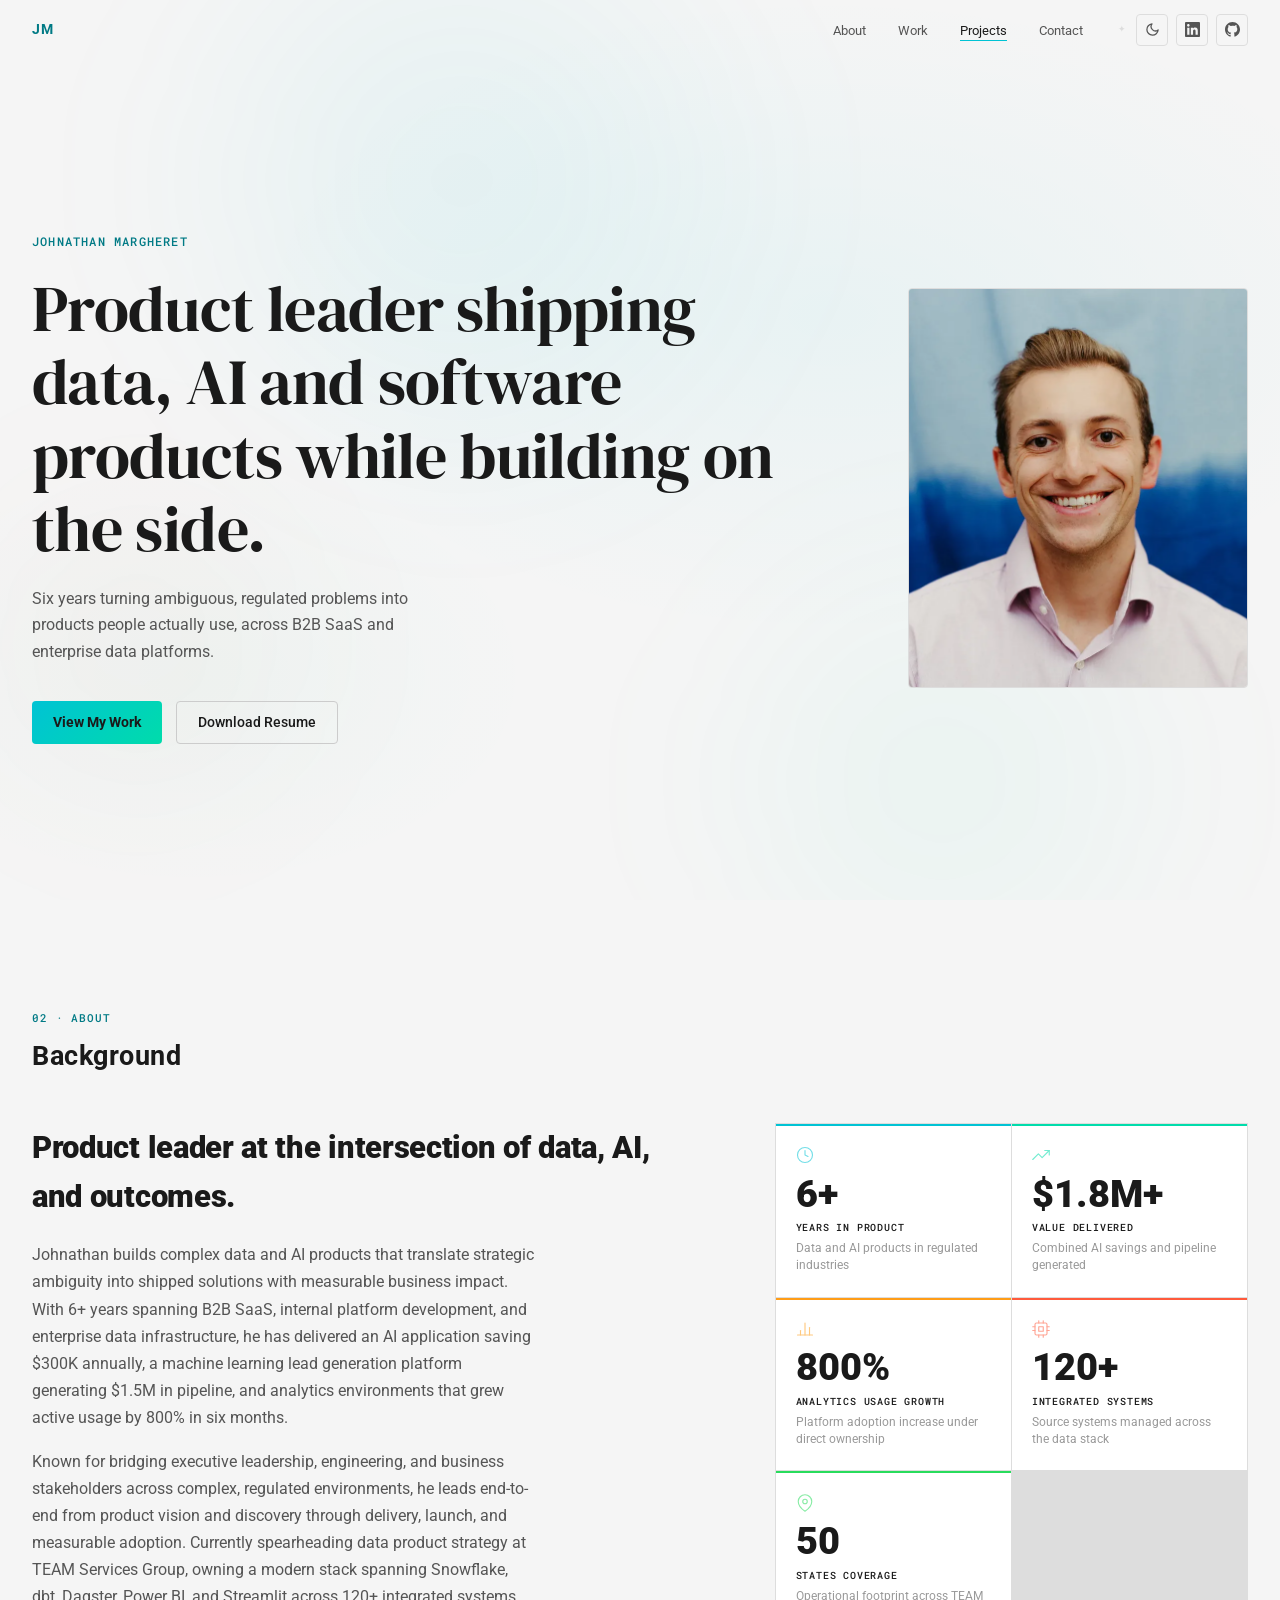
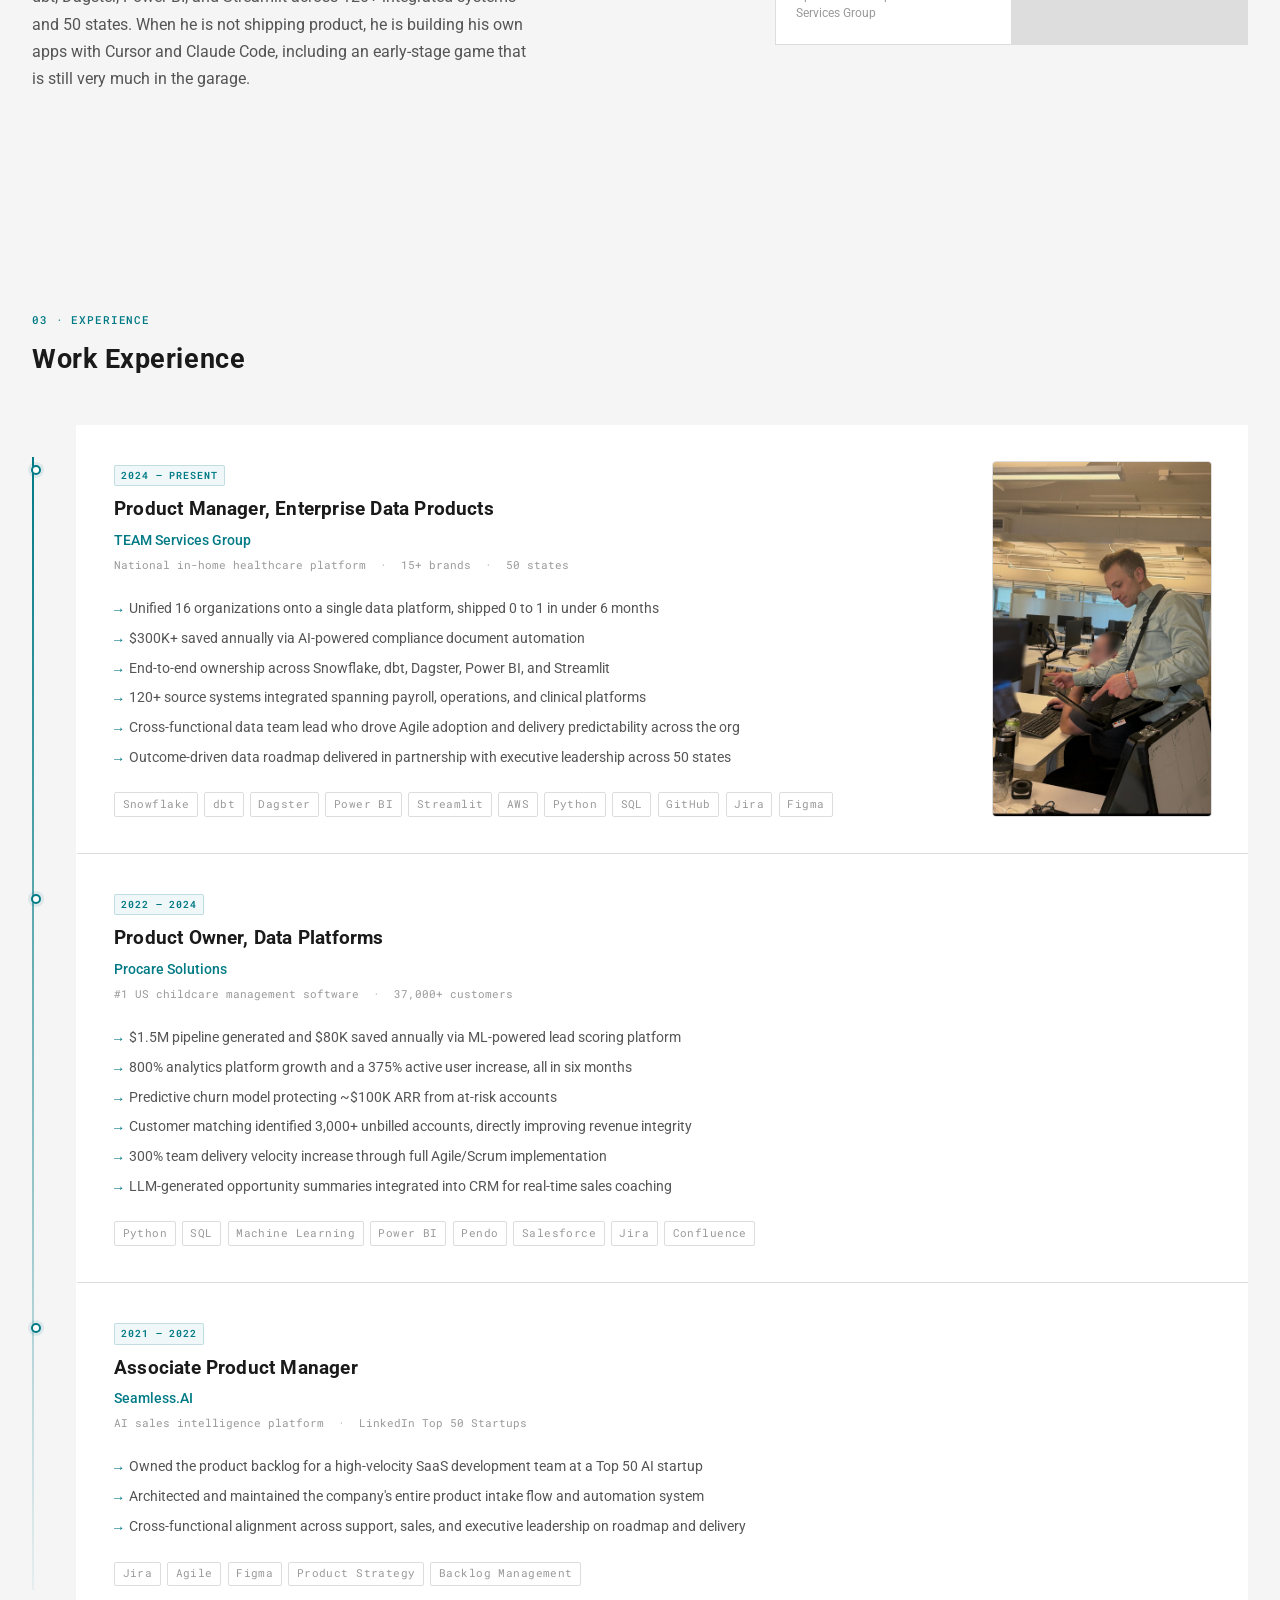
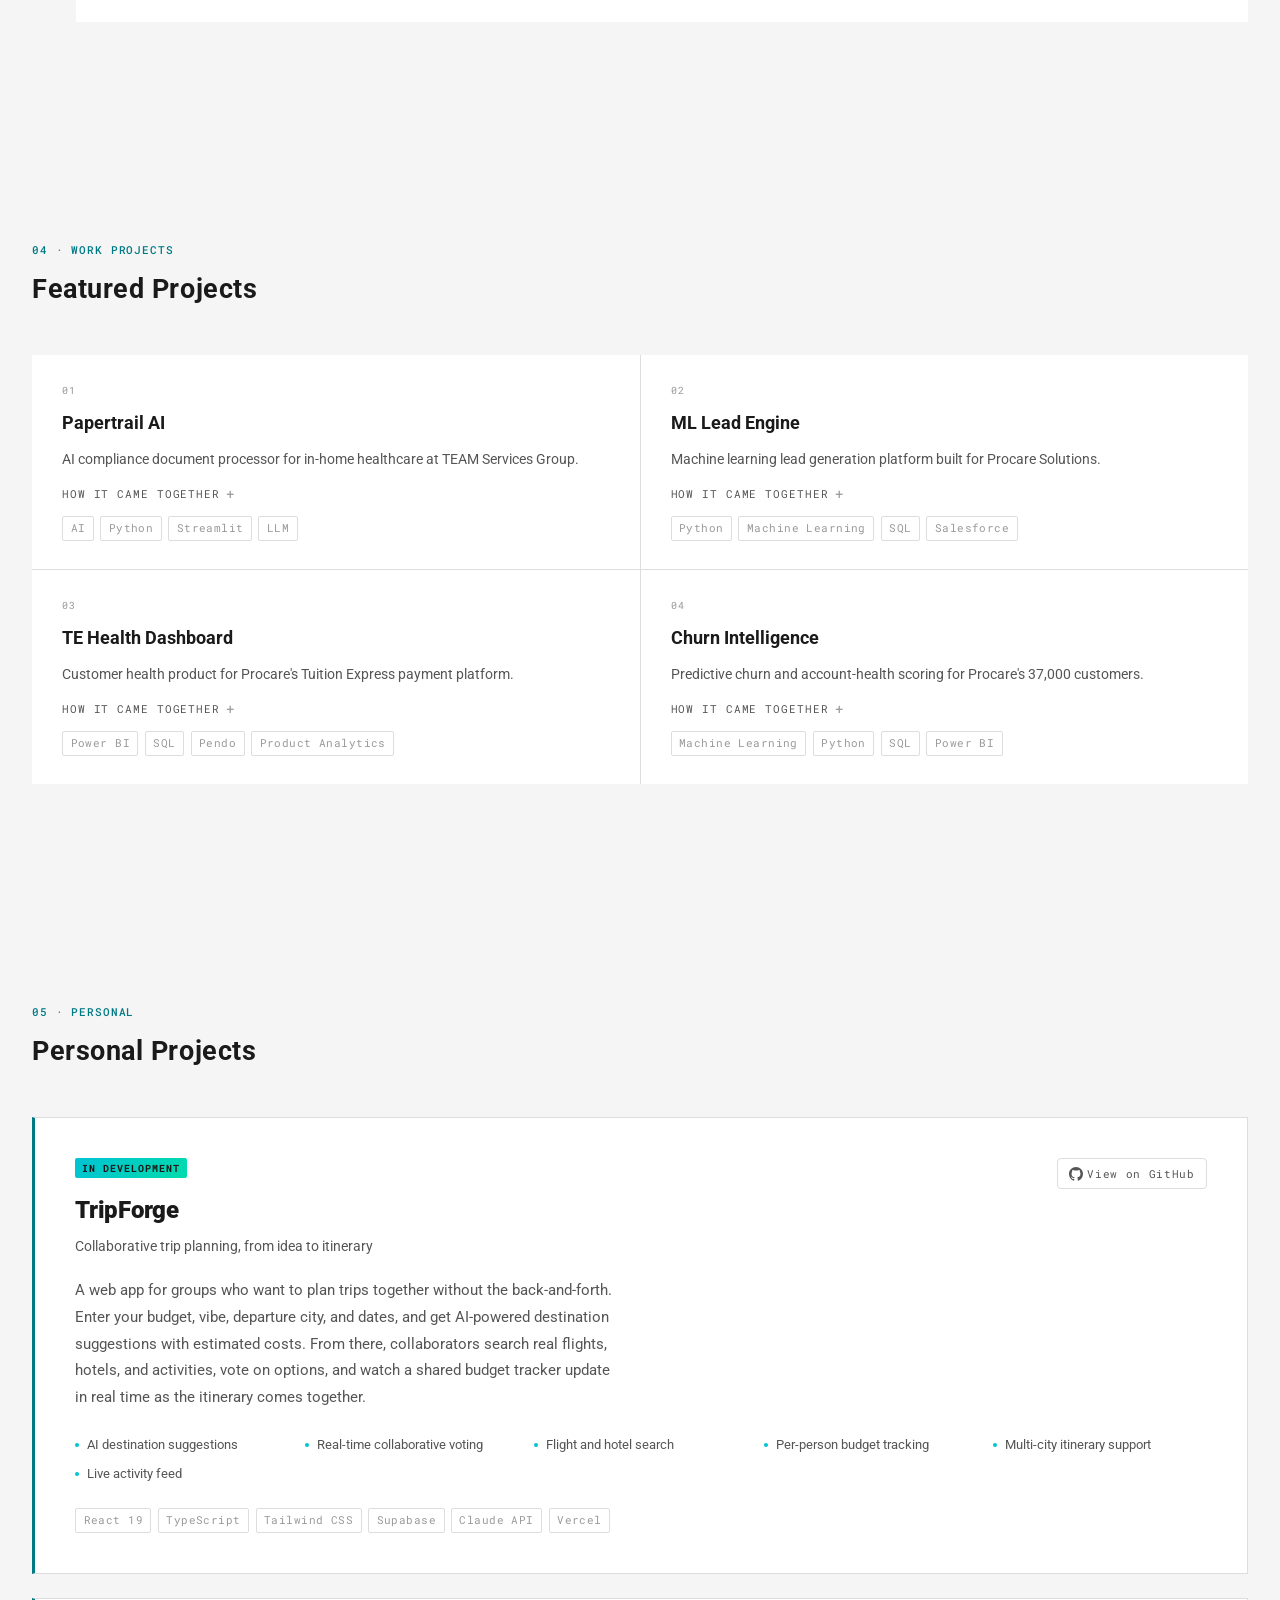
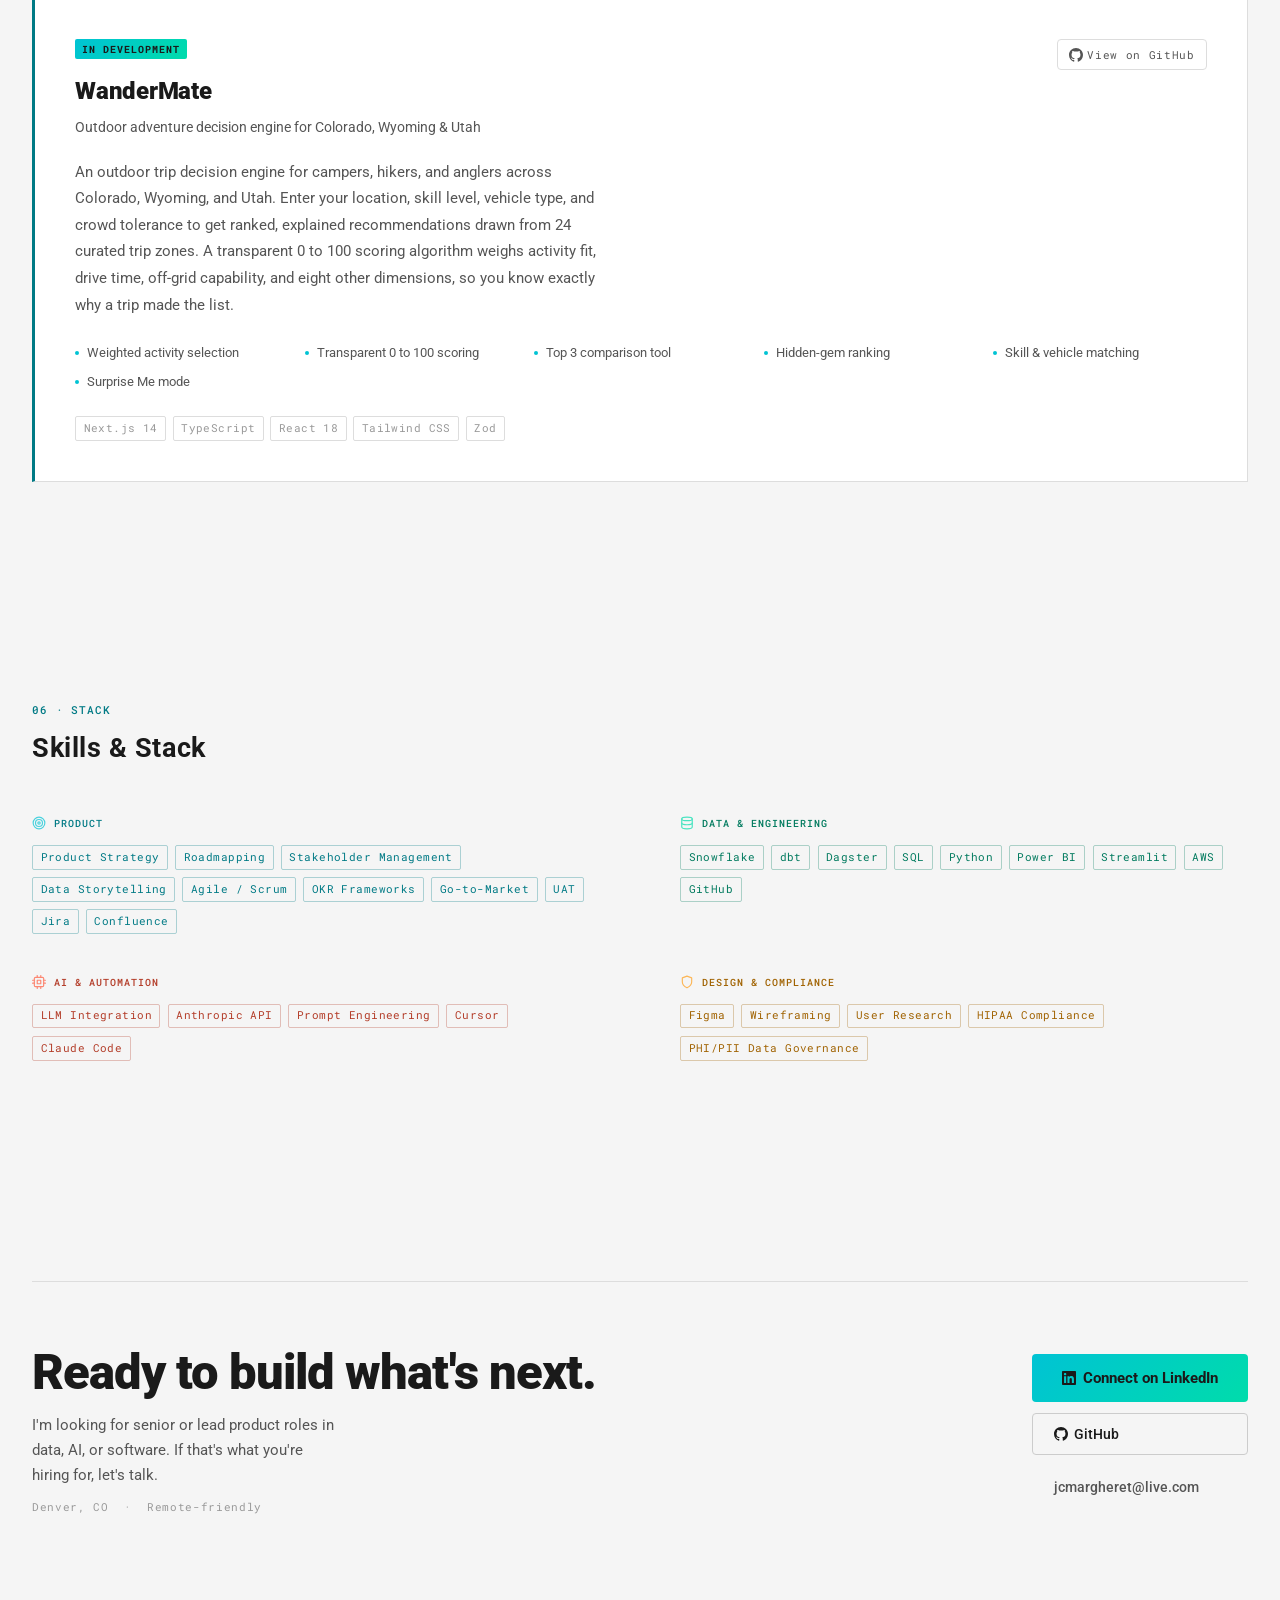
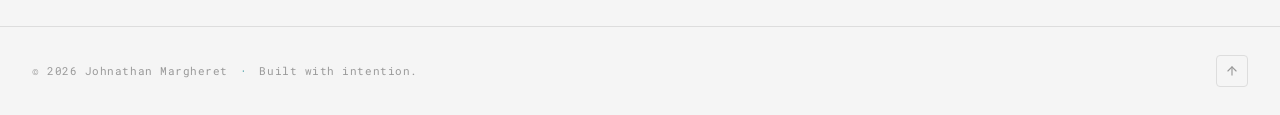
==== commit 8f2a0f41: "Redesign portfolio with elevated visual identity - Shift dark bg to #0f1117 (Vercel/GitHub blue-dark" ====
--- a/index.html
+++ b/index.html
@@ -42,7 +42,7 @@
 
   <link rel="preconnect" href="https://fonts.googleapis.com">
   <link rel="preconnect" href="https://fonts.gstatic.com" crossorigin>
-  <link href="https://fonts.googleapis.com/css2?family=Roboto:wght@300;400;500;700;900&family=Roboto+Mono:wght@400;500&display=swap" rel="stylesheet">
+  <link href="https://fonts.googleapis.com/css2?family=Roboto:wght@300;400;500;700;900&family=Roboto+Mono:wght@400;500&family=DM+Serif+Display:ital@0;1&display=swap" rel="stylesheet">
   <link rel="stylesheet" href="style.css">
 </head>
 <body>
@@ -79,13 +79,15 @@
   <!-- HERO -->
   <section id="hero" class="hero" aria-label="Introduction">
     <div class="hero-bg" aria-hidden="true">
-      <div class="hero-grid"></div>
+      <div class="hero-blob hero-blob-1"></div>
+      <div class="hero-blob hero-blob-2"></div>
+      <div class="hero-blob hero-blob-3"></div>
     </div>
     <div class="hero-content">
       <div class="hero-text">
         <p class="hero-name reveal-up">Johnathan Margheret</p>
         <h1 class="hero-headline reveal-up" style="--delay:0.08s">
-          Outcome-driven product leader passionate about shipping incredible data, AI and software products.
+          Product leader shipping data, AI and software products while building on the side.
         </h1>
         <p class="hero-sub reveal-up" style="--delay:0.16s">
           Six years turning ambiguous, regulated problems into products people actually use, across B2B SaaS and enterprise data platforms.
@@ -131,26 +133,31 @@
       </div>
       <div class="stats-grid">
         <div class="stat-card reveal-up" style="--delay:0.05s">
+          <svg class="stat-icon" width="18" height="18" viewBox="0 0 24 24" fill="none" stroke="currentColor" stroke-width="1.5" stroke-linecap="round" stroke-linejoin="round" aria-hidden="true" style="color:var(--teal)"><circle cx="12" cy="12" r="10"/><polyline points="12,6 12,12 16,14"/></svg>
           <span class="stat-num teal" data-count="6" data-suffix="+">6+</span>
           <span class="stat-label">Years in Product</span>
           <span class="stat-desc">Data and AI products in regulated industries</span>
         </div>
         <div class="stat-card reveal-up" style="--delay:0.1s">
+          <svg class="stat-icon" width="18" height="18" viewBox="0 0 24 24" fill="none" stroke="currentColor" stroke-width="1.5" stroke-linecap="round" stroke-linejoin="round" aria-hidden="true" style="color:var(--mint)"><polyline points="23,6 13.5,15.5 8.5,10.5 1,18"/><polyline points="17,6 23,6 23,12"/></svg>
           <span class="stat-num mint">$1.8M+</span>
           <span class="stat-label">Value Delivered</span>
           <span class="stat-desc">Combined AI savings and pipeline generated</span>
         </div>
         <div class="stat-card reveal-up" style="--delay:0.15s">
+          <svg class="stat-icon" width="18" height="18" viewBox="0 0 24 24" fill="none" stroke="currentColor" stroke-width="1.5" stroke-linecap="round" stroke-linejoin="round" aria-hidden="true" style="color:var(--amber)"><line x1="18" y1="20" x2="18" y2="10"/><line x1="12" y1="20" x2="12" y2="4"/><line x1="6" y1="20" x2="6" y2="14"/><line x1="2" y1="20" x2="22" y2="20"/></svg>
           <span class="stat-num amber">800%</span>
           <span class="stat-label">Analytics Usage Growth</span>
           <span class="stat-desc">Platform adoption increase under direct ownership</span>
         </div>
         <div class="stat-card reveal-up" style="--delay:0.2s">
+          <svg class="stat-icon" width="18" height="18" viewBox="0 0 24 24" fill="none" stroke="currentColor" stroke-width="1.5" stroke-linecap="round" stroke-linejoin="round" aria-hidden="true" style="color:var(--coral)"><rect x="4" y="4" width="16" height="16" rx="2"/><rect x="9" y="9" width="6" height="6"/><line x1="9" y1="1" x2="9" y2="4"/><line x1="15" y1="1" x2="15" y2="4"/><line x1="9" y1="20" x2="9" y2="23"/><line x1="15" y1="20" x2="15" y2="23"/><line x1="20" y1="9" x2="23" y2="9"/><line x1="20" y1="14" x2="23" y2="14"/><line x1="1" y1="9" x2="4" y2="9"/><line x1="1" y1="14" x2="4" y2="14"/></svg>
           <span class="stat-num coral" data-count="120" data-suffix="+">120+</span>
           <span class="stat-label">Integrated Systems</span>
           <span class="stat-desc">Source systems managed across the data stack</span>
         </div>
         <div class="stat-card reveal-up" style="--delay:0.25s">
+          <svg class="stat-icon" width="18" height="18" viewBox="0 0 24 24" fill="none" stroke="currentColor" stroke-width="1.5" stroke-linecap="round" stroke-linejoin="round" aria-hidden="true" style="color:var(--green)"><path d="M21 10c0 7-9 13-9 13s-9-6-9-13a9 9 0 0 1 18 0z"/><circle cx="12" cy="10" r="3"/></svg>
           <span class="stat-num green" data-count="50">50</span>
           <span class="stat-label">States Coverage</span>
           <span class="stat-desc">Operational footprint across TEAM Services Group</span>
@@ -437,7 +444,10 @@
     </div>
     <div class="skills-grid">
       <div class="skill-group skill-c-teal reveal-up">
-        <h3 class="skill-group-label teal">Product</h3>
+        <div class="skill-group-header">
+          <svg class="skill-group-icon" width="14" height="14" viewBox="0 0 24 24" fill="none" stroke="currentColor" stroke-width="2" stroke-linecap="round" stroke-linejoin="round" aria-hidden="true"><circle cx="12" cy="12" r="10"/><circle cx="12" cy="12" r="6"/><circle cx="12" cy="12" r="2"/></svg>
+          <h3 class="skill-group-label teal">Product</h3>
+        </div>
         <div class="skill-tags">
           <span class="tag">Product Strategy</span>
           <span class="tag">Roadmapping</span>
@@ -452,7 +462,10 @@
         </div>
       </div>
       <div class="skill-group skill-c-mint reveal-up" style="--delay:0.08s">
-        <h3 class="skill-group-label mint">Data &amp; Engineering</h3>
+        <div class="skill-group-header">
+          <svg class="skill-group-icon" width="14" height="14" viewBox="0 0 24 24" fill="none" stroke="currentColor" stroke-width="2" stroke-linecap="round" stroke-linejoin="round" aria-hidden="true"><ellipse cx="12" cy="5" rx="9" ry="3"/><path d="M21 12c0 1.66-4 3-9 3s-9-1.34-9-3"/><path d="M3 5v14c0 1.66 4 3 9 3s9-1.34 9-3V5"/></svg>
+          <h3 class="skill-group-label mint">Data &amp; Engineering</h3>
+        </div>
         <div class="skill-tags">
           <span class="tag">Snowflake</span>
           <span class="tag">dbt</span>
@@ -466,7 +479,10 @@
         </div>
       </div>
       <div class="skill-group skill-c-coral reveal-up" style="--delay:0.16s">
-        <h3 class="skill-group-label coral">AI &amp; Automation</h3>
+        <div class="skill-group-header">
+          <svg class="skill-group-icon" width="14" height="14" viewBox="0 0 24 24" fill="none" stroke="currentColor" stroke-width="2" stroke-linecap="round" stroke-linejoin="round" aria-hidden="true"><rect x="4" y="4" width="16" height="16" rx="2"/><rect x="9" y="9" width="6" height="6"/><line x1="9" y1="1" x2="9" y2="4"/><line x1="15" y1="1" x2="15" y2="4"/><line x1="9" y1="20" x2="9" y2="23"/><line x1="15" y1="20" x2="15" y2="23"/><line x1="20" y1="9" x2="23" y2="9"/><line x1="20" y1="14" x2="23" y2="14"/><line x1="1" y1="9" x2="4" y2="9"/><line x1="1" y1="14" x2="4" y2="14"/></svg>
+          <h3 class="skill-group-label coral">AI &amp; Automation</h3>
+        </div>
         <div class="skill-tags">
           <span class="tag">LLM Integration</span>
           <span class="tag">Anthropic API</span>
@@ -476,7 +492,10 @@
         </div>
       </div>
       <div class="skill-group skill-c-amber reveal-up" style="--delay:0.24s">
-        <h3 class="skill-group-label amber">Design &amp; Compliance</h3>
+        <div class="skill-group-header">
+          <svg class="skill-group-icon" width="14" height="14" viewBox="0 0 24 24" fill="none" stroke="currentColor" stroke-width="2" stroke-linecap="round" stroke-linejoin="round" aria-hidden="true"><path d="M12 22s8-4 8-10V5l-8-3-8 3v7c0 6 8 10 8 10z"/></svg>
+          <h3 class="skill-group-label amber">Design &amp; Compliance</h3>
+        </div>
         <div class="skill-tags">
           <span class="tag">Figma</span>
           <span class="tag">Wireframing</span>
@@ -513,13 +532,19 @@
 </main>
 
 <footer class="site-footer">
-  <p class="footer-text">
-    <span>&copy; 2026 Johnathan Margheret</span>
-    <span class="footer-sep">·</span>
-    <span>Built with intention.</span>
-  </p>
+  <div class="footer-inner">
+    <p class="footer-text">
+      <span>&copy; 2026 Johnathan Margheret</span>
+      <span class="footer-sep">·</span>
+      <span>Built with intention.</span>
+    </p>
+    <a href="#hero" class="back-to-top" aria-label="Back to top">
+      <svg width="14" height="14" viewBox="0 0 24 24" fill="none" stroke="currentColor" stroke-width="2" stroke-linecap="round" stroke-linejoin="round" aria-hidden="true"><line x1="12" y1="19" x2="12" y2="5"/><polyline points="5,12 12,5 19,12"/></svg>
+    </a>
+  </div>
 </footer>
 
+<div class="cursor-dot" aria-hidden="true"></div>
 <script src="main.js" defer></script>
 </body>
 </html>
--- a/style.css
+++ b/style.css
@@ -1,22 +1,23 @@
 :root {
-  --bg:             #1a1a1a;
-  --bg-surface:     #222222;
-  --bg-surface-h:   #2a2a2a;
-  --text:           #ededed;
-  --text-muted:     #999999;
-  --text-dim:       #555555;
+  --bg:             #0f1117;
+  --bg-surface:     #161b22;
+  --bg-surface-h:   #1e242c;
+  --text:           #f0f4f8;
+  --text-muted:     #8899aa;
+  --text-dim:       #4a5568;
   --teal:           #00c3d4;
   --mint:           #00dcab;
   --coral:          #ff5a3c;
   --amber:          #ff9d17;
   --pink:           #ff4370;
   --green:          #28dc5c;
-  --border:         #2e2e2e;
+  --border:         #21262d;
   --border-h:       #00c3d4;
   --grad-primary:   linear-gradient(135deg, #00c3d4, #00dcab);
   --grad-warm:      linear-gradient(135deg, #ff5a3c, #ff9d17);
   --font:           'Roboto', sans-serif;
   --font-mono:      'Roboto Mono', monospace;
+  --font-display:   'DM Serif Display', serif;
   --max-w:          1280px;
   --gap:            110px;
   --nav-h:          60px;
@@ -67,7 +68,7 @@
   transition: background var(--t), border-color var(--t);
 }
 .site-header.scrolled {
-  background: rgba(26,26,26,0.94);
+  background: rgba(15,17,23,0.96);
   backdrop-filter: blur(12px);
   -webkit-backdrop-filter: blur(12px);
   border-color: var(--border);
@@ -86,8 +87,19 @@
 .nav-links a {
   font-size: 0.82rem; color: var(--text-muted);
   font-weight: 400; transition: color var(--t);
+  position: relative;
+}
+.nav-links a::after {
+  content: '';
+  position: absolute;
+  bottom: -3px; left: 0;
+  width: 0; height: 1px;
+  background: var(--teal);
+  transition: width 0.25s ease;
 }
 .nav-links a:hover { color: var(--text); }
+.nav-links a.active { color: var(--text); }
+.nav-links a.active::after { width: 100%; }
 .nav-icons { display: flex; gap: 0.5rem; }
 
 /* Easter egg nav icon */
@@ -132,20 +144,46 @@
 }
 .hero-bg::before {
   content: '';
-  position: absolute; inset: 0;
+  position: absolute; inset: 0; z-index: 1;
   background:
-    radial-gradient(ellipse 70% 55% at 65% 35%, rgba(0,195,212,0.07) 0%, transparent 65%),
+    radial-gradient(ellipse 70% 55% at 65% 35%, rgba(0,195,212,0.06) 0%, transparent 65%),
     radial-gradient(ellipse 45% 40% at 15% 75%, rgba(0,220,171,0.04) 0%, transparent 60%);
-}
-.hero-grid {
-  position: absolute; inset: 0;
-  background-image:
-    linear-gradient(rgba(0,195,212,0.04) 1px, transparent 1px),
-    linear-gradient(90deg, rgba(0,195,212,0.04) 1px, transparent 1px);
-  background-size: 72px 72px;
+  pointer-events: none;
+}
+.hero-blob {
+  position: absolute;
+  border-radius: 50%;
+  filter: blur(72px);
+  pointer-events: none;
+}
+.hero-blob-1 {
+  width: min(65vw, 720px); height: min(65vw, 720px);
+  background: radial-gradient(circle, rgba(0,195,212,0.18) 0%, transparent 70%);
+  top: -20%; left: 8%;
+  animation: blobDrift 20s ease-in-out infinite;
+}
+.hero-blob-2 {
+  width: min(52vw, 600px); height: min(52vw, 600px);
+  background: radial-gradient(circle, rgba(0,220,171,0.13) 0%, transparent 70%);
+  bottom: -20%; right: 3%;
+  animation: blobDrift 26s ease-in-out infinite reverse;
+  animation-delay: -9s;
+}
+.hero-blob-3 {
+  width: min(42vw, 480px); height: min(42vw, 480px);
+  background: radial-gradient(circle, rgba(255,90,60,0.07) 0%, transparent 70%);
+  top: 45%; left: -8%;
+  animation: blobDrift 22s ease-in-out infinite;
+  animation-delay: -15s;
+}
+@keyframes blobDrift {
+  0%, 100% { transform: translate(0, 0) scale(1); }
+  30%       { transform: translate(50px, -60px) scale(1.07); }
+  60%       { transform: translate(-35px, 35px) scale(0.95); }
+  80%       { transform: translate(25px, 15px) scale(1.03); }
 }
 .hero-content {
-  position: relative; z-index: 1;
+  position: relative; z-index: 2;
   max-width: calc(var(--max-w) + 4rem);
   width: 100%; margin: 0 auto;
   padding: calc(var(--nav-h) + 5rem) 2rem 4rem;
@@ -167,9 +205,10 @@
   font-family: var(--font-mono);
 }
 .hero-headline {
+  font-family: var(--font-display);
   font-size: clamp(2.2rem, 5vw, 4.4rem);
-  font-weight: 900; line-height: 1.1;
-  letter-spacing: -0.02em;
+  font-weight: 400; line-height: 1.15;
+  letter-spacing: -0.01em;
   margin-bottom: 1.25rem; max-width: 17em;
 }
 .hero-sub {
@@ -238,12 +277,35 @@
 .stat-card {
   background: var(--bg-surface); padding: 1.4rem 1.25rem;
   display: flex; flex-direction: column; gap: 0.25rem;
-  transition: background var(--t);
-}
+  position: relative;
+  transition: background var(--t), box-shadow var(--t);
+}
+.stat-card::before {
+  content: '';
+  position: absolute;
+  top: 0; left: 0; right: 0; height: 2px;
+}
+.stat-card:has(.teal)::before  { background: var(--teal); }
+.stat-card:has(.mint)::before  { background: var(--mint); }
+.stat-card:has(.amber)::before { background: var(--amber); }
+.stat-card:has(.coral)::before { background: var(--coral); }
+.stat-card:has(.green)::before { background: var(--green); }
 .stat-card:hover { background: var(--bg-surface-h); }
+.stat-card:has(.teal):hover  { box-shadow: 0 4px 28px rgba(0,195,212,0.1); }
+.stat-card:has(.mint):hover  { box-shadow: 0 4px 28px rgba(0,220,171,0.1); }
+.stat-card:has(.amber):hover { box-shadow: 0 4px 28px rgba(255,157,23,0.1); }
+.stat-card:has(.coral):hover { box-shadow: 0 4px 28px rgba(255,90,60,0.1); }
+.stat-card:has(.green):hover { box-shadow: 0 4px 28px rgba(40,220,92,0.1); }
+
+/* Stat icon */
+.stat-icon {
+  display: block;
+  margin-bottom: 0.4rem;
+  opacity: 0.55;
+}
 
 /* Brand-colored stat numbers */
-.stat-num          { font-size: 1.8rem; font-weight: 900; line-height: 1; font-variant-numeric: tabular-nums; }
+.stat-num          { font-size: 2.4rem; font-weight: 900; line-height: 1; font-variant-numeric: tabular-nums; }
 .stat-num.teal     { color: var(--teal); }
 .stat-num.mint     { color: var(--mint); }
 .stat-num.amber    { color: var(--amber); }
@@ -451,11 +513,23 @@
 }
 .pp-tags { display: flex; flex-wrap: wrap; gap: 0.4rem; }
 
+/* Personal project card gap */
+.personal-project-card + .personal-project-card { margin-top: 1.5rem; }
+
 /* Skills */
 .skills-grid { display: grid; grid-template-columns: 1fr 1fr; gap: 2.5rem 5rem; }
+.skill-group-header {
+  display: flex; align-items: center; gap: 0.5rem;
+  margin-bottom: 0.85rem;
+}
+.skill-group-icon { flex-shrink: 0; opacity: 0.7; }
+.skill-c-teal  .skill-group-icon { color: var(--teal); }
+.skill-c-mint  .skill-group-icon { color: var(--mint); }
+.skill-c-coral .skill-group-icon { color: var(--coral); }
+.skill-c-amber .skill-group-icon { color: var(--amber); }
 .skill-group-label {
   font-family: var(--font-mono); font-size: 0.63rem;
-  letter-spacing: 0.1em; margin-bottom: 0.85rem;
+  letter-spacing: 0.1em; margin-bottom: 0;
   font-weight: 500; text-transform: uppercase;
 }
 .skill-group-label.teal  { color: var(--teal); }
@@ -498,12 +572,22 @@
   padding: 1.75rem 2rem;
   max-width: calc(var(--max-w) + 4rem); margin: 0 auto;
 }
+.footer-inner {
+  display: flex; align-items: center; justify-content: space-between;
+}
 .footer-text {
   display: flex; align-items: center; gap: 0.75rem;
   font-family: var(--font-mono); font-size: 0.67rem;
   color: var(--text-dim); letter-spacing: 0.05em;
 }
 .footer-sep { color: var(--teal); }
+.back-to-top {
+  display: flex; align-items: center; justify-content: center;
+  width: 32px; height: 32px; flex-shrink: 0;
+  color: var(--text-dim); border: 1px solid var(--border); border-radius: var(--r);
+  transition: color var(--t), border-color var(--t);
+}
+.back-to-top:hover { color: var(--teal); border-color: var(--border-h); }
 
 /* Scroll reveal */
 .reveal-up {
@@ -527,17 +611,21 @@
   --border-h:     #2e2e2e;
 }
 [data-theme="light"] .site-header.scrolled {
-  background: rgba(245,245,245,0.94);
+  background: rgba(245,245,245,0.95);
 }
 [data-theme="light"] .hero-bg::before {
   background:
-    radial-gradient(ellipse 70% 55% at 65% 35%, rgba(0,195,212,0.06) 0%, transparent 65%),
+    radial-gradient(ellipse 70% 55% at 65% 35%, rgba(0,195,212,0.05) 0%, transparent 65%),
     radial-gradient(ellipse 45% 40% at 15% 75%, rgba(0,220,171,0.03) 0%, transparent 60%);
 }
-[data-theme="light"] .hero-grid {
-  background-image:
-    linear-gradient(rgba(0,195,212,0.06) 1px, transparent 1px),
-    linear-gradient(90deg, rgba(0,195,212,0.06) 1px, transparent 1px);
+[data-theme="light"] .hero-blob-1 {
+  background: radial-gradient(circle, rgba(0,195,212,0.07) 0%, transparent 70%);
+}
+[data-theme="light"] .hero-blob-2 {
+  background: radial-gradient(circle, rgba(0,220,171,0.05) 0%, transparent 70%);
+}
+[data-theme="light"] .hero-blob-3 {
+  background: radial-gradient(circle, rgba(255,90,60,0.04) 0%, transparent 70%);
 }
 /* Brand colors fail on light backgrounds — override text uses to dark */
 [data-theme="light"] .hero-name,
@@ -586,10 +674,33 @@
     border-color 0.22s ease !important;
 }
 
+/* Custom cursor — desktop pointer devices only */
+@media (hover: hover) and (pointer: fine) {
+  body { cursor: none; }
+  a, button, summary, [role="button"] { cursor: none; }
+  .cursor-dot {
+    position: fixed;
+    width: 8px; height: 8px; border-radius: 50%;
+    background: var(--teal);
+    pointer-events: none; z-index: 9999;
+    transform: translate(-50%, -50%);
+    opacity: 0;
+    transition: width 0.2s ease, height 0.2s ease, background 0.2s ease, opacity 0.15s ease, border 0.2s ease;
+  }
+  .cursor-dot.visible { opacity: 1; }
+  .cursor-dot.expanded {
+    width: 36px; height: 36px;
+    background: transparent;
+    border: 1.5px solid rgba(0,195,212,0.5);
+  }
+}
+
 /* Reduced motion */
 @media (prefers-reduced-motion: reduce) {
   .reveal-up { opacity: 1; transform: none; transition: none; }
   html { scroll-behavior: auto; }
+  .hero-blob { animation: none; }
+  .cursor-dot { display: none; }
 }
 
 /* Responsive */
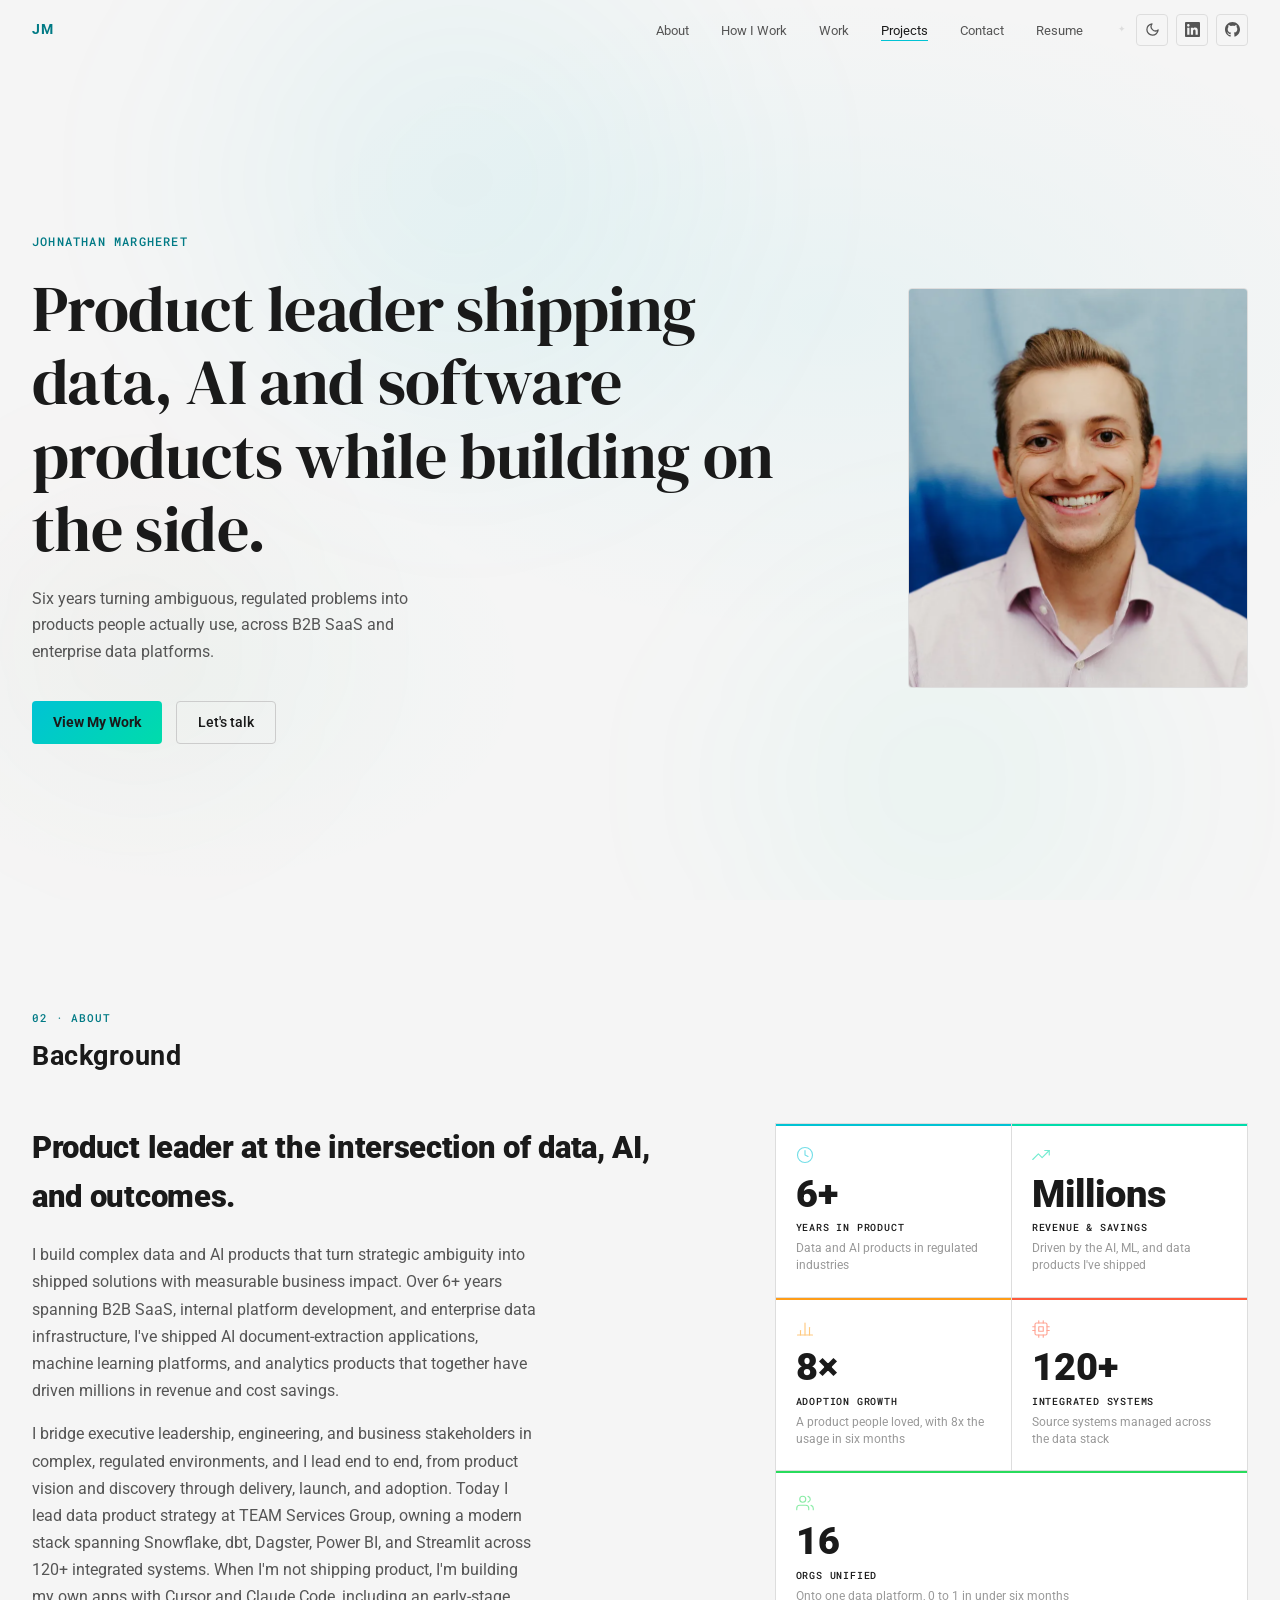
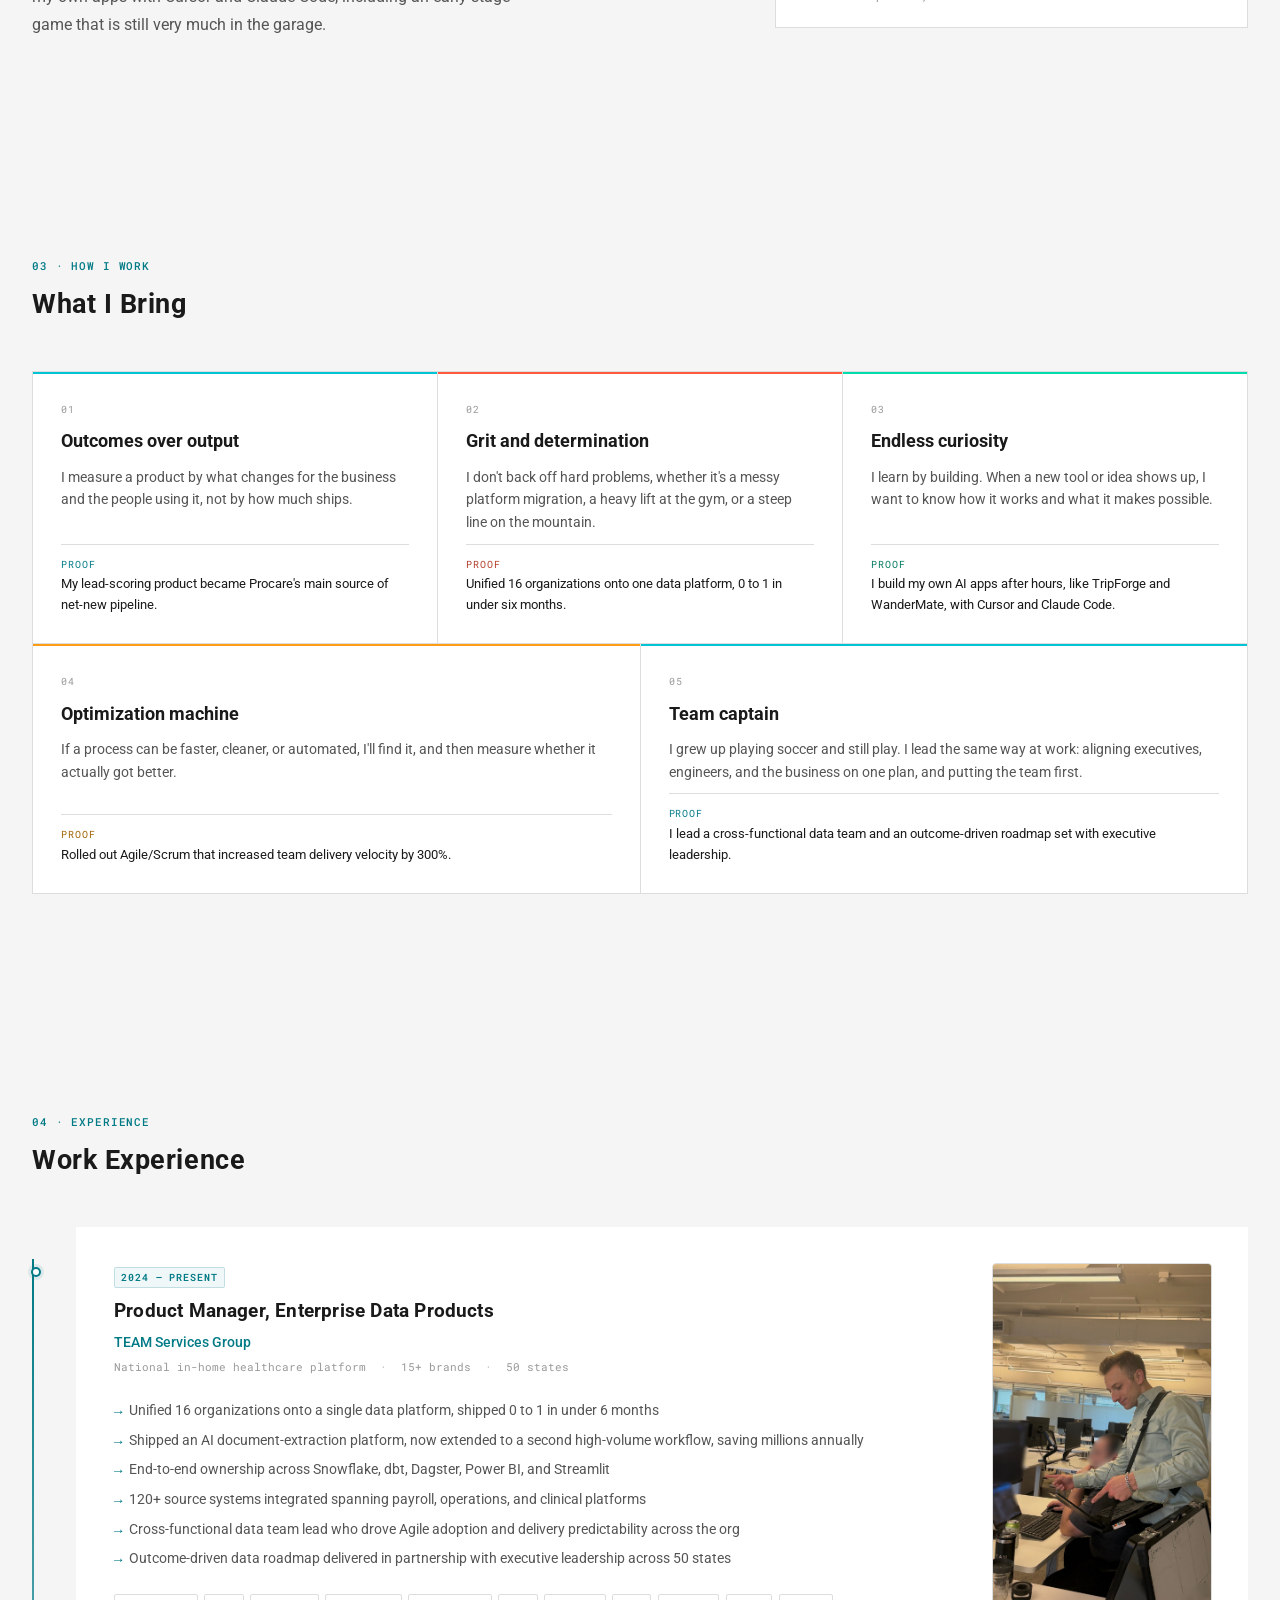
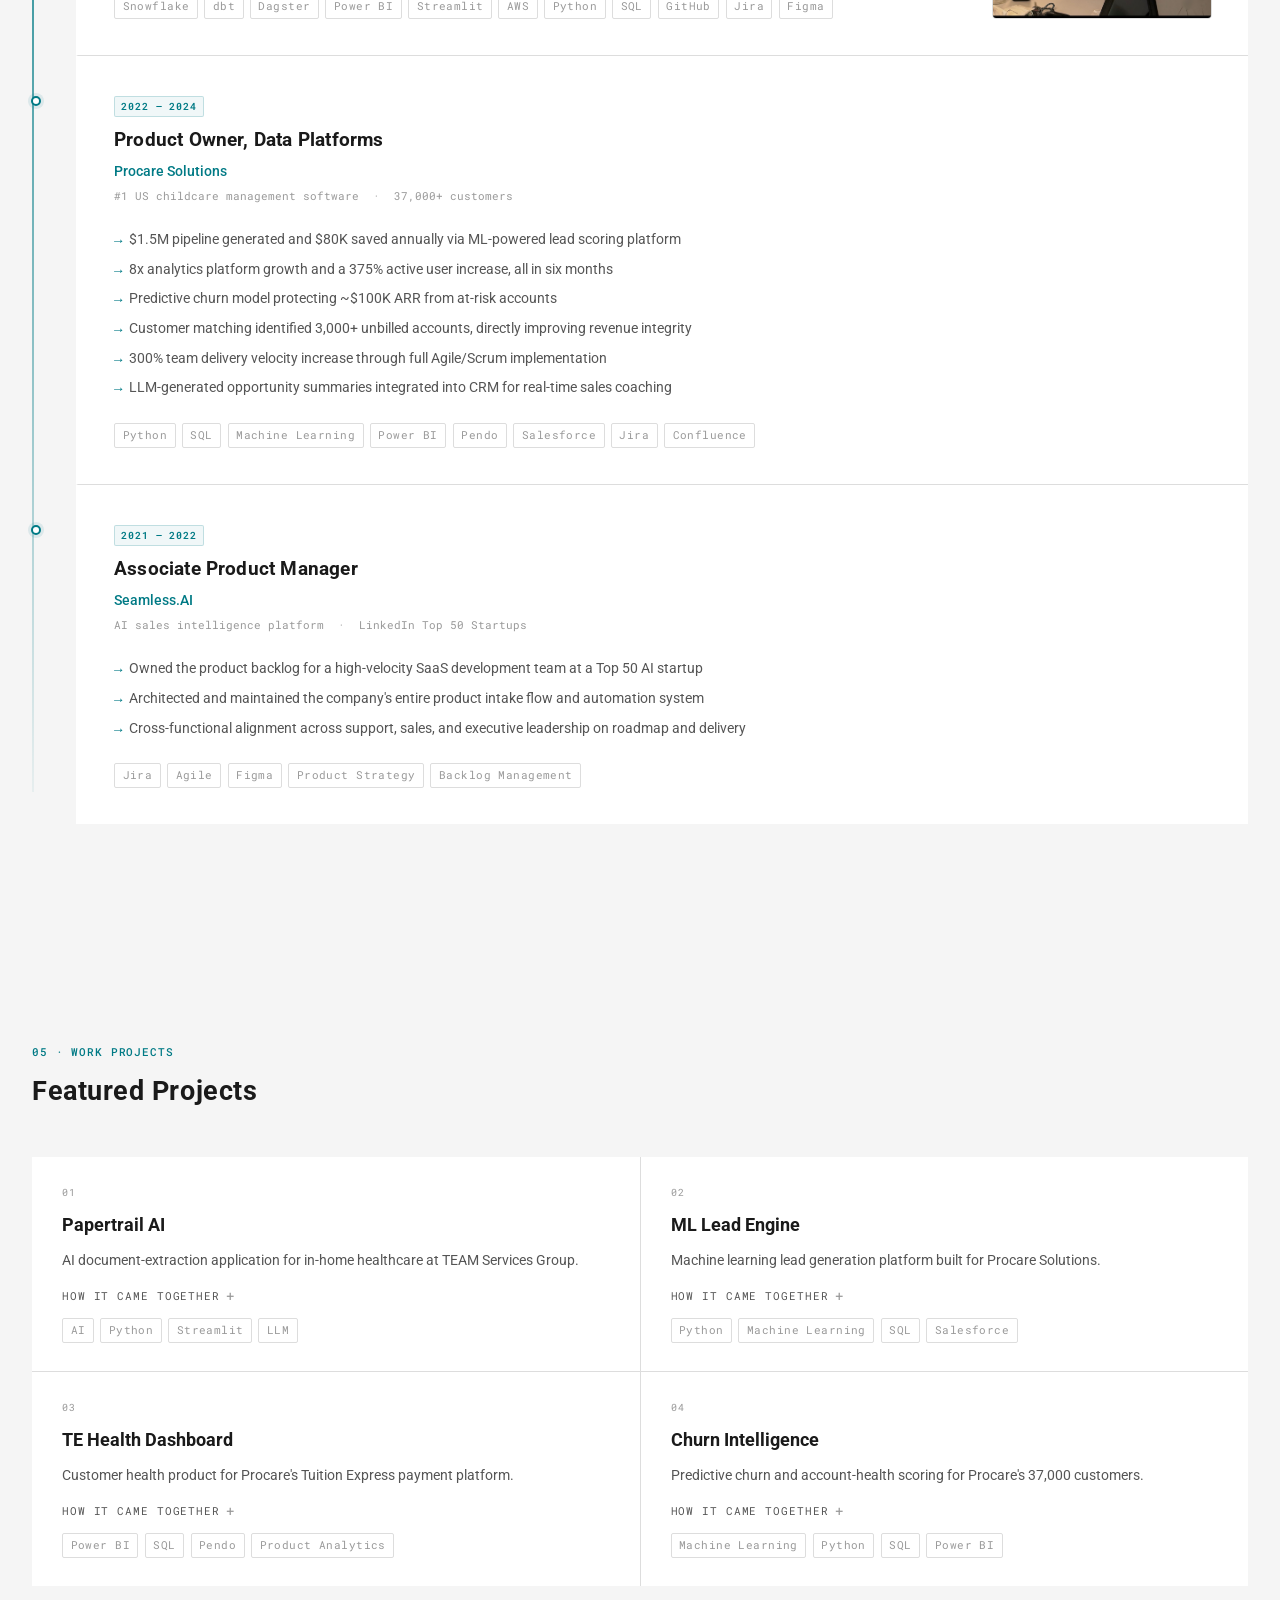
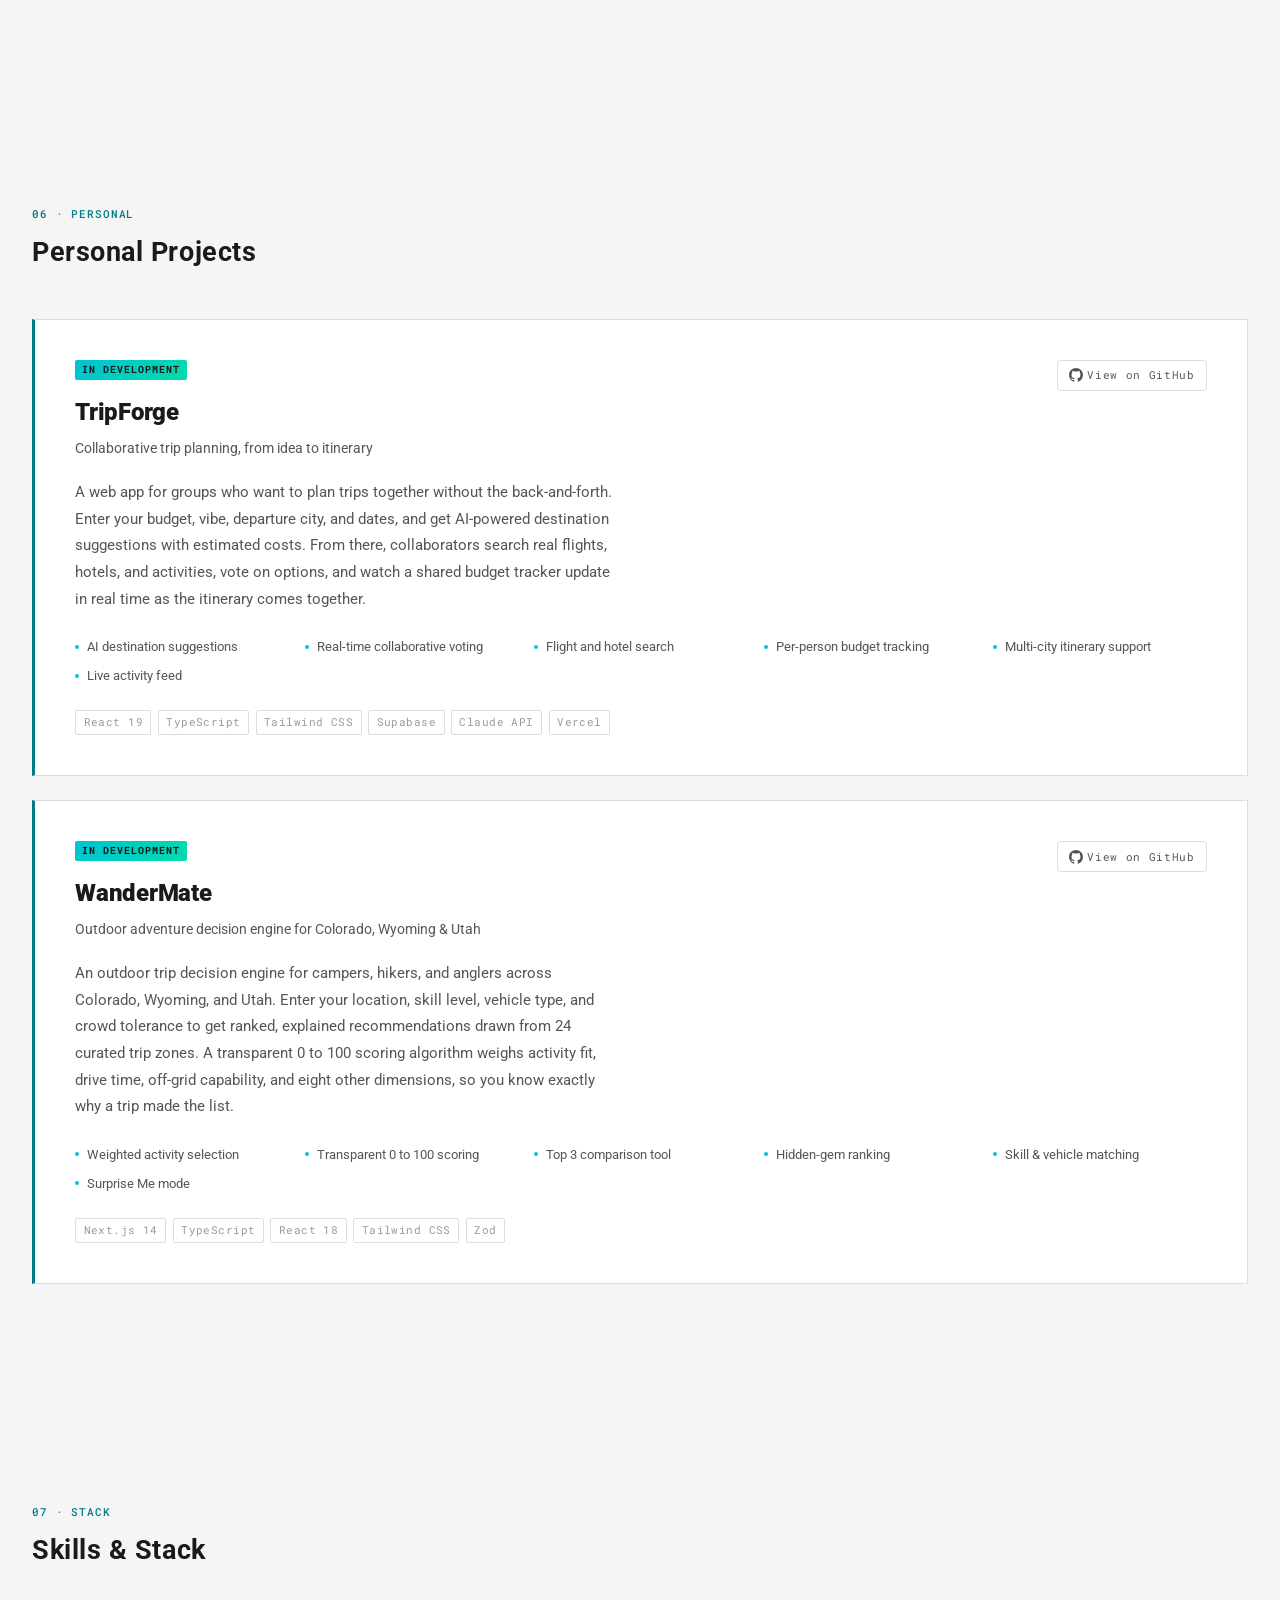
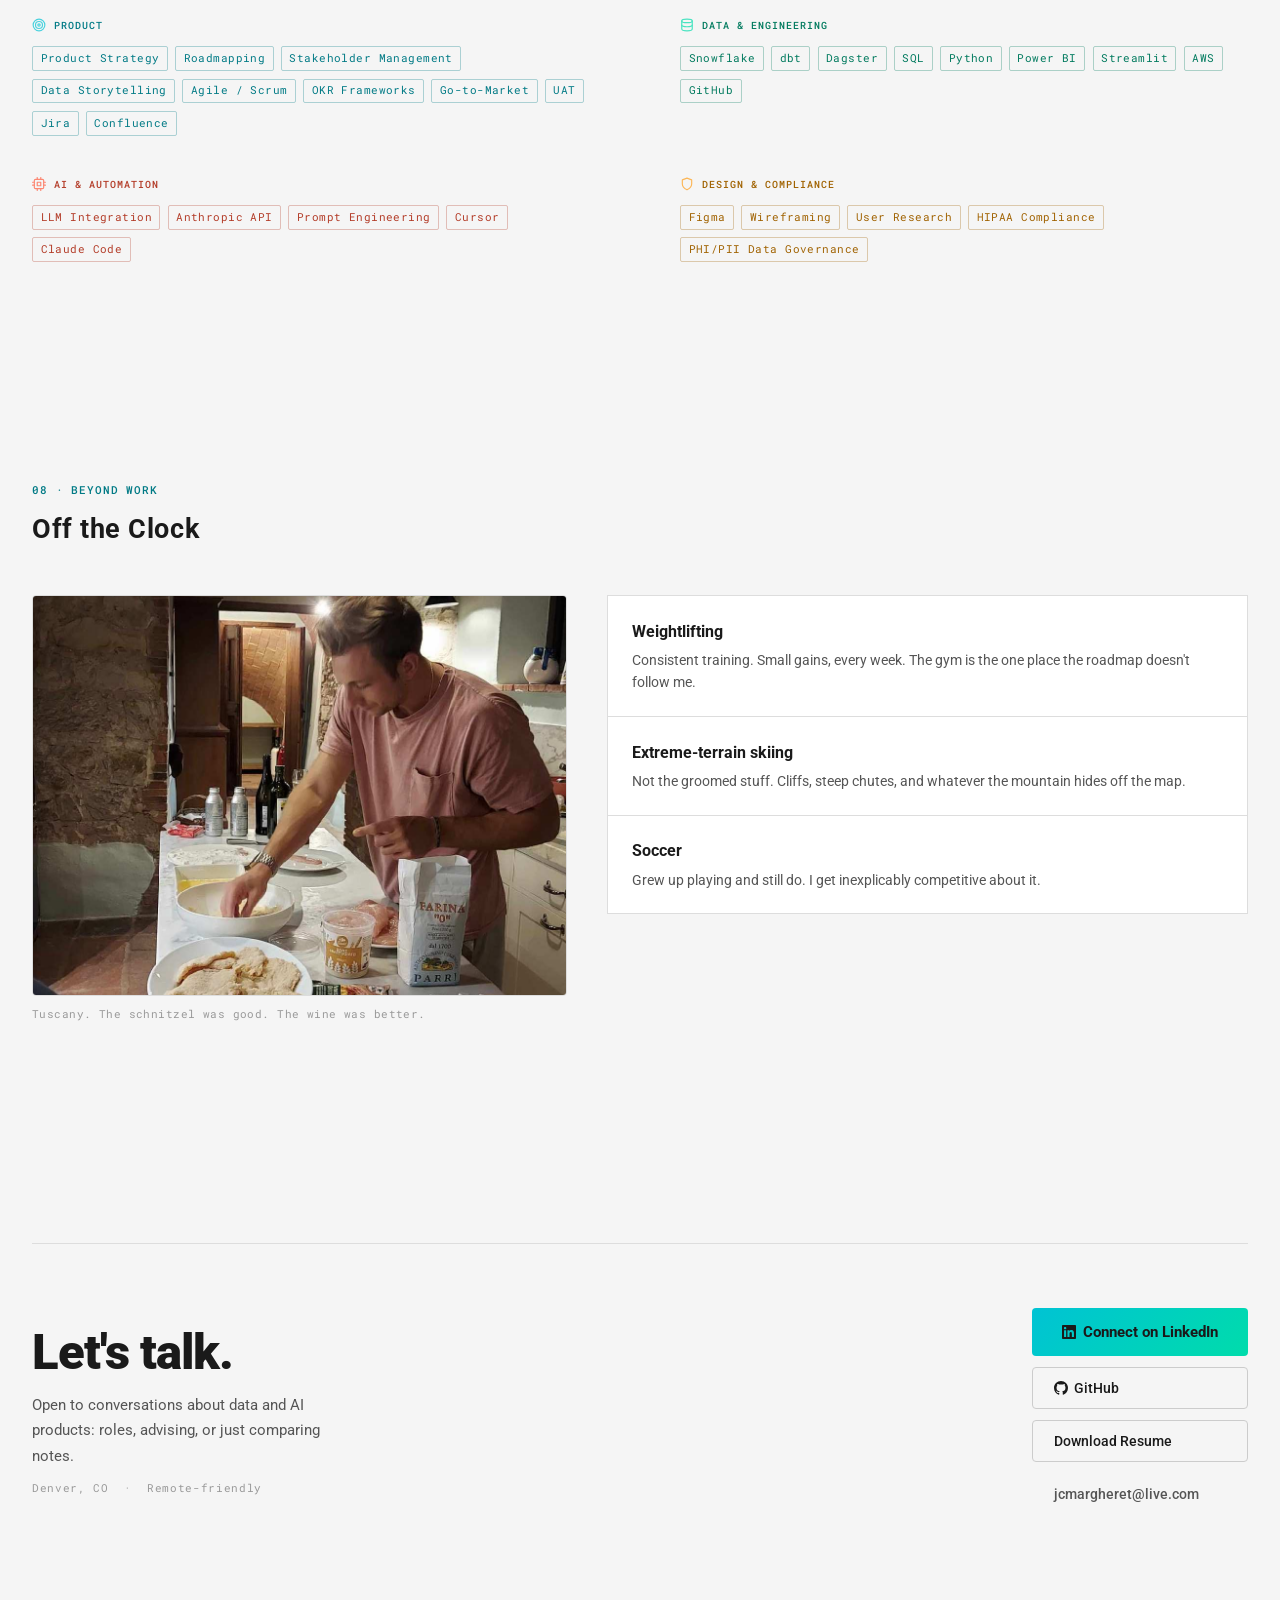
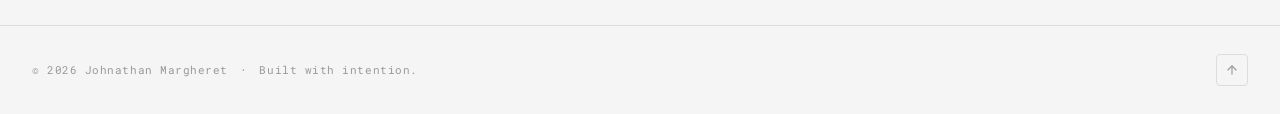
==== commit a8159e44: "Add How I Work values, Beyond Work section, and notes scaffolding Reposition the site from job-searc" ====
--- a/index.html
+++ b/index.html
@@ -28,7 +28,7 @@
     "@context": "https://schema.org",
     "@type": "Person",
     "name": "Johnathan Margheret",
-    "jobTitle": "Product Manager",
+    "jobTitle": "Product Leader",
     "url": "https://www.johnathanmargheret.com/",
     "image": "https://www.johnathanmargheret.com/assets/og-image.jpg",
     "worksFor": { "@type": "Organization", "name": "TEAM Services Group" },
@@ -44,6 +44,9 @@
   <link rel="preconnect" href="https://fonts.gstatic.com" crossorigin>
   <link href="https://fonts.googleapis.com/css2?family=Roboto:wght@300;400;500;700;900&family=Roboto+Mono:wght@400;500&family=DM+Serif+Display:ital@0;1&display=swap" rel="stylesheet">
   <link rel="stylesheet" href="style.css">
+
+  <!-- GoatCounter: cookie-free page view analytics -->
+  <script data-goatcounter="https://johnathanmargheret.goatcounter.com/count" async src="//gc.zgo.at/count.js"></script>
 </head>
 <body>
 
@@ -54,9 +57,12 @@
     <a href="#hero" class="nav-brand" aria-label="Back to top">JM</a>
     <ul class="nav-links" role="list">
       <li><a href="#about">About</a></li>
+      <li><a href="#values">How I Work</a></li>
       <li><a href="#work">Work</a></li>
       <li><a href="#projects">Projects</a></li>
+      <!-- <li><a href="#notes">Notes</a></li> — uncomment once the first post is live -->
       <li><a href="#contact">Contact</a></li>
+      <li><a href="assets/resume.pdf" target="_blank" rel="noopener">Resume</a></li>
     </ul>
     <div class="nav-icons">
       <a href="secret.html" class="easter-egg" aria-hidden="true" tabindex="-1" title="">✦</a>
@@ -94,7 +100,8 @@
         </p>
         <div class="hero-ctas reveal-up" style="--delay:0.24s">
           <a href="#work" class="btn btn-primary">View My Work</a>
-          <a href="assets/resume.pdf" class="btn btn-outline" target="_blank" rel="noopener">Download Resume</a>
+          <a href="#contact" class="btn btn-outline">Let's talk</a>
+          <!-- <a href="#notes" class="btn btn-ghost">Read my notes</a> — uncomment once the first post is live -->
         </div>
       </div>
       <div class="hero-photo reveal-up" style="--delay:0.32s">
@@ -116,19 +123,18 @@
       <div class="about-bio reveal-up">
         <h2>Product leader at the intersection of data, AI, and outcomes.</h2>
         <p class="bio-text">
-          Johnathan builds complex data and AI products that translate strategic ambiguity into shipped solutions
-          with measurable business impact. With 6+ years spanning B2B SaaS, internal platform development, and
-          enterprise data infrastructure, he has delivered an AI application saving $300K annually, a machine
-          learning lead generation platform generating $1.5M in pipeline, and analytics environments that grew
-          active usage by 800% in six months.
+          I build complex data and AI products that turn strategic ambiguity into shipped solutions with
+          measurable business impact. Over 6+ years spanning B2B SaaS, internal platform development, and
+          enterprise data infrastructure, I've shipped AI document-extraction applications, machine learning
+          platforms, and analytics products that together have driven millions in revenue and cost savings.
         </p>
         <p class="bio-text bio-text--spaced">
-          Known for bridging executive leadership, engineering, and business stakeholders across complex,
-          regulated environments, he leads end-to-end from product vision and discovery through delivery,
-          launch, and measurable adoption. Currently spearheading data product strategy at TEAM Services Group,
-          owning a modern stack spanning Snowflake, dbt, Dagster, Power BI, and Streamlit across 120+ integrated
-          systems and 50 states. When he is not shipping product, he is building his own apps with Cursor and
-          Claude Code, including an early-stage game that is still very much in the garage.
+          I bridge executive leadership, engineering, and business stakeholders in complex, regulated
+          environments, and I lead end to end, from product vision and discovery through delivery, launch, and
+          adoption. Today I lead data product strategy at TEAM Services Group, owning a modern stack spanning
+          Snowflake, dbt, Dagster, Power BI, and Streamlit across 120+ integrated systems. When I'm not shipping
+          product, I'm building my own apps with Cursor and Claude Code, including an early-stage game that is
+          still very much in the garage.
         </p>
       </div>
       <div class="stats-grid">
@@ -140,15 +146,15 @@
         </div>
         <div class="stat-card reveal-up" style="--delay:0.1s">
           <svg class="stat-icon" width="18" height="18" viewBox="0 0 24 24" fill="none" stroke="currentColor" stroke-width="1.5" stroke-linecap="round" stroke-linejoin="round" aria-hidden="true" style="color:var(--mint)"><polyline points="23,6 13.5,15.5 8.5,10.5 1,18"/><polyline points="17,6 23,6 23,12"/></svg>
-          <span class="stat-num mint">$1.8M+</span>
-          <span class="stat-label">Value Delivered</span>
-          <span class="stat-desc">Combined AI savings and pipeline generated</span>
+          <span class="stat-num mint">Millions</span>
+          <span class="stat-label">Revenue &amp; Savings</span>
+          <span class="stat-desc">Driven by the AI, ML, and data products I've shipped</span>
         </div>
         <div class="stat-card reveal-up" style="--delay:0.15s">
           <svg class="stat-icon" width="18" height="18" viewBox="0 0 24 24" fill="none" stroke="currentColor" stroke-width="1.5" stroke-linecap="round" stroke-linejoin="round" aria-hidden="true" style="color:var(--amber)"><line x1="18" y1="20" x2="18" y2="10"/><line x1="12" y1="20" x2="12" y2="4"/><line x1="6" y1="20" x2="6" y2="14"/><line x1="2" y1="20" x2="22" y2="20"/></svg>
-          <span class="stat-num amber">800%</span>
-          <span class="stat-label">Analytics Usage Growth</span>
-          <span class="stat-desc">Platform adoption increase under direct ownership</span>
+          <span class="stat-num amber" data-count="8" data-suffix="&times;">8&times;</span>
+          <span class="stat-label">Adoption Growth</span>
+          <span class="stat-desc">A product people loved, with 8x the usage in six months</span>
         </div>
         <div class="stat-card reveal-up" style="--delay:0.2s">
           <svg class="stat-icon" width="18" height="18" viewBox="0 0 24 24" fill="none" stroke="currentColor" stroke-width="1.5" stroke-linecap="round" stroke-linejoin="round" aria-hidden="true" style="color:var(--coral)"><rect x="4" y="4" width="16" height="16" rx="2"/><rect x="9" y="9" width="6" height="6"/><line x1="9" y1="1" x2="9" y2="4"/><line x1="15" y1="1" x2="15" y2="4"/><line x1="9" y1="20" x2="9" y2="23"/><line x1="15" y1="20" x2="15" y2="23"/><line x1="20" y1="9" x2="23" y2="9"/><line x1="20" y1="14" x2="23" y2="14"/><line x1="1" y1="9" x2="4" y2="9"/><line x1="1" y1="14" x2="4" y2="14"/></svg>
@@ -157,19 +163,65 @@
           <span class="stat-desc">Source systems managed across the data stack</span>
         </div>
         <div class="stat-card reveal-up" style="--delay:0.25s">
-          <svg class="stat-icon" width="18" height="18" viewBox="0 0 24 24" fill="none" stroke="currentColor" stroke-width="1.5" stroke-linecap="round" stroke-linejoin="round" aria-hidden="true" style="color:var(--green)"><path d="M21 10c0 7-9 13-9 13s-9-6-9-13a9 9 0 0 1 18 0z"/><circle cx="12" cy="10" r="3"/></svg>
-          <span class="stat-num green" data-count="50">50</span>
-          <span class="stat-label">States Coverage</span>
-          <span class="stat-desc">Operational footprint across TEAM Services Group</span>
-        </div>
-      </div>
+          <svg class="stat-icon" width="18" height="18" viewBox="0 0 24 24" fill="none" stroke="currentColor" stroke-width="1.5" stroke-linecap="round" stroke-linejoin="round" aria-hidden="true" style="color:var(--green)"><path d="M17 21v-2a4 4 0 0 0-4-4H5a4 4 0 0 0-4 4v2"/><circle cx="9" cy="7" r="4"/><path d="M23 21v-2a4 4 0 0 0-3-3.87"/><path d="M16 3.13a4 4 0 0 1 0 7.75"/></svg>
+          <span class="stat-num green" data-count="16">16</span>
+          <span class="stat-label">Orgs Unified</span>
+          <span class="stat-desc">Onto one data platform, 0 to 1 in under six months</span>
+        </div>
+      </div>
+    </div>
+  </section>
+
+  <!-- HOW I WORK -->
+  <section id="values" class="section" aria-labelledby="values-heading">
+    <div class="section-header">
+      <span class="section-tag">03 · How I Work</span>
+      <h2 id="values-heading">What I Bring</h2>
+    </div>
+    <div class="values-grid">
+
+      <article class="value-card c-teal reveal-up">
+        <span class="value-idx">01</span>
+        <h3 class="value-title">Outcomes over output</h3>
+        <p class="value-desc">I measure a product by what changes for the business and the people using it, not by how much ships.</p>
+        <p class="value-proof"><span class="value-proof-label">Proof</span> My lead-scoring product became Procare's main source of net-new pipeline.</p>
+      </article>
+
+      <article class="value-card c-coral reveal-up" style="--delay:0.06s">
+        <span class="value-idx">02</span>
+        <h3 class="value-title">Grit and determination</h3>
+        <p class="value-desc">I don't back off hard problems, whether it's a messy platform migration, a heavy lift at the gym, or a steep line on the mountain.</p>
+        <p class="value-proof"><span class="value-proof-label">Proof</span> Unified 16 organizations onto one data platform, 0 to 1 in under six months.</p>
+      </article>
+
+      <article class="value-card c-mint reveal-up" style="--delay:0.12s">
+        <span class="value-idx">03</span>
+        <h3 class="value-title">Endless curiosity</h3>
+        <p class="value-desc">I learn by building. When a new tool or idea shows up, I want to know how it works and what it makes possible.</p>
+        <p class="value-proof"><span class="value-proof-label">Proof</span> I build my own AI apps after hours, like TripForge and WanderMate, with Cursor and Claude Code.</p>
+      </article>
+
+      <article class="value-card c-amber reveal-up" style="--delay:0.18s">
+        <span class="value-idx">04</span>
+        <h3 class="value-title">Optimization machine</h3>
+        <p class="value-desc">If a process can be faster, cleaner, or automated, I'll find it, and then measure whether it actually got better.</p>
+        <p class="value-proof"><span class="value-proof-label">Proof</span> Rolled out Agile/Scrum that increased team delivery velocity by 300%.</p>
+      </article>
+
+      <article class="value-card c-teal reveal-up" style="--delay:0.24s">
+        <span class="value-idx">05</span>
+        <h3 class="value-title">Team captain</h3>
+        <p class="value-desc">I grew up playing soccer and still play. I lead the same way at work: aligning executives, engineers, and the business on one plan, and putting the team first.</p>
+        <p class="value-proof"><span class="value-proof-label">Proof</span> I lead a cross-functional data team and an outcome-driven roadmap set with executive leadership.</p>
+      </article>
+
     </div>
   </section>
 
   <!-- WORK -->
   <section id="work" class="section" aria-labelledby="work-heading">
     <div class="section-header">
-      <span class="section-tag">03 · Experience</span>
+      <span class="section-tag">04 · Experience</span>
       <h2 id="work-heading">Work Experience</h2>
     </div>
     <div class="timeline">
@@ -187,7 +239,7 @@
             </div>
             <ul class="role-highlights">
               <li>Unified 16 organizations onto a single data platform, shipped 0 to 1 in under 6 months</li>
-              <li>$300K+ saved annually via AI-powered compliance document automation</li>
+              <li>Shipped an AI document-extraction platform, now extended to a second high-volume workflow, saving millions annually</li>
               <li>End-to-end ownership across Snowflake, dbt, Dagster, Power BI, and Streamlit</li>
               <li>120+ source systems integrated spanning payroll, operations, and clinical platforms</li>
               <li>Cross-functional data team lead who drove Agile adoption and delivery predictability across the org</li>
@@ -222,7 +274,7 @@
         </div>
         <ul class="role-highlights">
           <li>$1.5M pipeline generated and $80K saved annually via ML-powered lead scoring platform</li>
-          <li>800% analytics platform growth and a 375% active user increase, all in six months</li>
+          <li>8x analytics platform growth and a 375% active user increase, all in six months</li>
           <li>Predictive churn model protecting ~$100K ARR from at-risk accounts</li>
           <li>Customer matching identified 3,000+ unbilled accounts, directly improving revenue integrity</li>
           <li>300% team delivery velocity increase through full Agile/Scrum implementation</li>
@@ -269,7 +321,7 @@
   <!-- WORK PROJECTS -->
   <section id="projects" class="section" aria-labelledby="projects-heading">
     <div class="section-header">
-      <span class="section-tag">04 · Work Projects</span>
+      <span class="section-tag">05 · Work Projects</span>
       <h2 id="projects-heading">Featured Projects</h2>
     </div>
     <div class="projects-grid">
@@ -277,13 +329,13 @@
       <article class="project-card c-teal reveal-up">
         <span class="proj-idx">01</span>
         <h3 class="proj-title">Papertrail AI</h3>
-        <p class="proj-desc">AI compliance document processor for in-home healthcare at TEAM Services Group.</p>
+        <p class="proj-desc">AI document-extraction application for in-home healthcare at TEAM Services Group.</p>
         <details class="proj-detail">
           <summary>How it came together</summary>
           <div class="proj-detail-body">
-            <p><span class="proj-label">Problem</span> Compliance teams hand-reviewed onboarding and credentialing documents across 15+ brands in 50 states. It was slow, repetitive, and easy to get wrong.</p>
-            <p><span class="proj-label">What I did</span> Scoped and shipped an LLM-based processor that reads each document and pulls the fields compliance cares about. I kept a human in the loop so reviewers still sign off, and they review instead of transcribe.</p>
-            <p><span class="proj-label">Outcome</span> Roughly $300K saved a year and a big drop in manual review hours.</p>
+            <p><span class="proj-label">Problem</span> High-volume documents were keyed in by hand across 15+ brands. It was slow, repetitive, and easy to get wrong.</p>
+            <p><span class="proj-label">What I built</span> A Python and Streamlit application that uses an LLM to read each document and extract the fields that matter, with a human-in-the-loop review step so reviewers approve instead of transcribe, and an integration that writes clean data downstream into the EMR. Built first for compliance documents, then extended on the same pipeline to a second workflow.</p>
+            <p><span class="proj-label">Outcome</span> Millions saved each year, with manual entry and reconciliation work nearly eliminated.</p>
           </div>
         </details>
         <div class="proj-tags">
@@ -302,8 +354,8 @@
           <summary>How it came together</summary>
           <div class="proj-detail-body">
             <p><span class="proj-label">Problem</span> Sales had no dependable source of net-new pipeline. Reps picked leads on gut feel and a lot of them went nowhere.</p>
-            <p><span class="proj-label">What I did</span> Owned a lead-scoring product end to end. I worked with data science to define the model and the signals behind it, then designed how scores landed in Salesforce so reps could act on them without leaving their workflow.</p>
-            <p><span class="proj-label">Outcome</span> It became the company's main source of net-new pipeline: $1.5M in revenue and about $80K saved each year on acquisition.</p>
+            <p><span class="proj-label">What I built</span> An end-to-end lead-scoring product: a machine learning model defined with data science, plus a Salesforce integration that puts each score in front of reps inside the workflow they already use.</p>
+            <p><span class="proj-label">Outcome</span> It became the company's main source of net-new pipeline and lowered acquisition costs.</p>
           </div>
         </details>
         <div class="proj-tags">
@@ -322,7 +374,7 @@
           <summary>How it came together</summary>
           <div class="proj-detail-body">
             <p><span class="proj-label">Problem</span> The business had no live read on product health, so nobody saw which payment accounts were quietly slipping until it was too late.</p>
-            <p><span class="proj-label">What I did</span> Built a customer-health product on Power BI and Pendo signals. The harder part was deciding which engagement and usage metrics actually meant an account was at risk, rather than just charting everything.</p>
+            <p><span class="proj-label">What I built</span> A customer-health product in Power BI fed by Pendo product signals. The harder part was deciding which engagement and usage metrics actually meant an account was at risk, rather than just charting everything.</p>
             <p><span class="proj-label">Outcome</span> Gave the team its first real-time pulse on product health and the accounts worth worrying about.</p>
           </div>
         </details>
@@ -342,8 +394,8 @@
           <summary>How it came together</summary>
           <div class="proj-detail-body">
             <p><span class="proj-label">Problem</span> Cancellations kept catching the team off guard. There was no early warning across a base of 37,000 accounts.</p>
-            <p><span class="proj-label">What I did</span> Led a predictive churn model and account-health score. I partnered with data science on the features and, just as important, with customer success on what to actually do when an account lit up.</p>
-            <p><span class="proj-label">Outcome</span> Flagged high-risk accounts before they cancelled, protecting an estimated $100K in ARR.</p>
+            <p><span class="proj-label">What I built</span> A predictive churn model and account-health score, with features designed alongside data science and a playbook built with customer success for what to do when an account lit up.</p>
+            <p><span class="proj-label">Outcome</span> High-risk accounts got flagged before they cancelled, protecting recurring revenue.</p>
           </div>
         </details>
         <div class="proj-tags">
@@ -360,7 +412,7 @@
   <!-- PERSONAL PROJECTS -->
   <section id="personal" class="section" aria-labelledby="personal-heading">
     <div class="section-header">
-      <span class="section-tag">05 · Personal</span>
+      <span class="section-tag">06 · Personal</span>
       <h2 id="personal-heading">Personal Projects</h2>
     </div>
 
@@ -439,7 +491,7 @@
   <!-- SKILLS -->
   <section id="skills" class="section" aria-labelledby="skills-heading">
     <div class="section-header">
-      <span class="section-tag">06 · Stack</span>
+      <span class="section-tag">07 · Stack</span>
       <h2 id="skills-heading">Skills &amp; Stack</h2>
     </div>
     <div class="skills-grid">
@@ -507,12 +559,55 @@
     </div>
   </section>
 
+  <!-- BEYOND WORK -->
+  <section id="beyond" class="section" aria-labelledby="beyond-heading">
+    <div class="section-header">
+      <span class="section-tag">08 · Beyond Work</span>
+      <h2 id="beyond-heading">Off the Clock</h2>
+    </div>
+    <div class="beyond-grid">
+      <figure class="beyond-photo reveal-up">
+        <img src="assets/personal.jpg" alt="Johnathan cooking in Tuscany" loading="lazy">
+        <figcaption>Tuscany. The schnitzel was good. The wine was better.</figcaption>
+      </figure>
+      <div class="beyond-tiles">
+        <div class="beyond-tile reveal-up" style="--delay:0.06s">
+          <h3 class="beyond-title">Weightlifting</h3>
+          <p class="beyond-desc">Consistent training. Small gains, every week. The gym is the one place the roadmap doesn't follow me.</p>
+        </div>
+        <div class="beyond-tile reveal-up" style="--delay:0.12s">
+          <h3 class="beyond-title">Extreme-terrain skiing</h3>
+          <p class="beyond-desc">Not the groomed stuff. Cliffs, steep chutes, and whatever the mountain hides off the map.</p>
+        </div>
+        <div class="beyond-tile reveal-up" style="--delay:0.18s">
+          <h3 class="beyond-title">Soccer</h3>
+          <p class="beyond-desc">Grew up playing and still do. I get inexplicably competitive about it.</p>
+        </div>
+      </div>
+    </div>
+  </section>
+
+  <!-- NOTES: uncomment once the first post is live in /notes/, and add a nav link + hero button (see above)
+  <section id="notes" class="section" aria-labelledby="notes-heading">
+    <div class="section-header">
+      <span class="section-tag">09 · Notes</span>
+      <h2 id="notes-heading">Notes</h2>
+    </div>
+    <div class="notes-list">
+      <a class="note-link reveal-up" href="notes/post-slug.html">
+        <h3 class="note-title">Post title</h3>
+        <p class="note-desc">One-sentence summary of the post.</p>
+      </a>
+    </div>
+  </section>
+  -->
+
   <!-- CONTACT -->
   <section id="contact" class="section contact-section" aria-labelledby="contact-heading">
     <div class="contact-inner">
       <div class="contact-text reveal-up">
-        <h2 id="contact-heading" class="contact-heading">Ready to build what's next.</h2>
-        <p class="contact-sub">I'm looking for senior or lead product roles in data, AI, or software. If that's what you're hiring for, let's talk.</p>
+        <h2 id="contact-heading" class="contact-heading">Let's talk.</h2>
+        <p class="contact-sub">Open to conversations about data and AI products: roles, advising, or just comparing notes.</p>
         <p class="contact-location">Denver, CO &nbsp;·&nbsp; Remote-friendly</p>
       </div>
       <div class="contact-actions reveal-up" style="--delay:0.1s">
@@ -524,6 +619,7 @@
           <svg width="14" height="14" viewBox="0 0 24 24" fill="currentColor" aria-hidden="true"><path d="M12 0C5.374 0 0 5.373 0 12c0 5.302 3.438 9.8 8.207 11.387.599.111.793-.261.793-.577v-2.234c-3.338.726-4.033-1.416-4.033-1.416-.546-1.387-1.333-1.756-1.333-1.756-1.089-.745.083-.729.083-.729 1.205.084 1.839 1.237 1.839 1.237 1.07 1.834 2.807 1.304 3.492.997.107-.775.418-1.305.762-1.604-2.665-.305-5.467-1.334-5.467-5.931 0-1.311.469-2.381 1.236-3.221-.124-.303-.535-1.524.117-3.176 0 0 1.008-.322 3.301 1.23A11.509 11.509 0 0112 5.803c1.02.005 2.047.138 3.006.404 2.291-1.552 3.297-1.23 3.297-1.23.653 1.653.242 2.874.118 3.176.77.84 1.235 1.911 1.235 3.221 0 4.609-2.807 5.624-5.479 5.921.43.372.823 1.102.823 2.222v3.293c0 .319.192.694.801.576C20.566 21.797 24 17.3 24 12c0-6.627-5.373-12-12-12z"/></svg>
           GitHub
         </a>
+        <a href="assets/resume.pdf" target="_blank" rel="noopener" class="btn btn-outline">Download Resume</a>
         <a href="mailto:jcmargheret@live.com" class="btn btn-ghost">jcmargheret@live.com</a>
       </div>
     </div>
--- a/style.css
+++ b/style.css
@@ -290,6 +290,7 @@
 .stat-card:has(.amber)::before { background: var(--amber); }
 .stat-card:has(.coral)::before { background: var(--coral); }
 .stat-card:has(.green)::before { background: var(--green); }
+.stat-card:last-child:nth-child(odd) { grid-column: span 2; }
 .stat-card:hover { background: var(--bg-surface-h); }
 .stat-card:has(.teal):hover  { box-shadow: 0 4px 28px rgba(0,195,212,0.1); }
 .stat-card:has(.mint):hover  { box-shadow: 0 4px 28px rgba(0,220,171,0.1); }
@@ -515,6 +516,101 @@
 
 /* Personal project card gap */
 .personal-project-card + .personal-project-card { margin-top: 1.5rem; }
+
+/* How I work */
+.values-grid {
+  display: grid; grid-template-columns: repeat(6, 1fr);
+  gap: 1px; background: var(--border); border: 1px solid var(--border);
+}
+.value-card {
+  grid-column: span 2;
+  background: var(--bg-surface); padding: 1.75rem;
+  display: flex; flex-direction: column; gap: 0.65rem;
+  border-top: 2px solid transparent;
+  transition: border-color var(--t), background var(--t);
+}
+.value-card:nth-child(n+4) { grid-column: span 3; }
+.value-card:hover { background: var(--bg-surface-h); }
+.value-card.c-teal  { border-top-color: var(--teal); }
+.value-card.c-mint  { border-top-color: var(--mint); }
+.value-card.c-coral { border-top-color: var(--coral); }
+.value-card.c-amber { border-top-color: var(--amber); }
+.value-idx {
+  font-family: var(--font-mono); font-size: 0.6rem;
+  color: var(--text-dim); letter-spacing: 0.12em;
+}
+.value-title { font-size: 1.1rem; font-weight: 700; }
+.value-desc { font-size: 0.875rem; color: var(--text-muted); line-height: 1.6; flex: 1; }
+.value-proof {
+  font-size: 0.82rem; color: var(--text); line-height: 1.55;
+  border-top: 1px solid var(--border); padding-top: 0.75rem;
+}
+.value-proof-label {
+  display: block; font-family: var(--font-mono);
+  font-size: 0.62rem; letter-spacing: 0.1em; text-transform: uppercase;
+  color: var(--teal); margin-bottom: 0.15rem;
+}
+.value-card.c-coral .value-proof-label { color: var(--coral); }
+.value-card.c-mint  .value-proof-label { color: var(--mint); }
+.value-card.c-amber .value-proof-label { color: var(--amber); }
+
+/* Beyond work */
+.beyond-grid {
+  display: grid; grid-template-columns: 1fr 1.2fr;
+  gap: 2.5rem; align-items: start;
+}
+.beyond-photo img {
+  width: 100%; aspect-ratio: 4 / 3; object-fit: cover;
+  border-radius: var(--r); border: 1px solid var(--border); display: block;
+}
+.beyond-photo figcaption {
+  font-family: var(--font-mono); font-size: 0.67rem;
+  color: var(--text-dim); margin-top: 0.6rem; letter-spacing: 0.04em;
+}
+.beyond-tiles {
+  display: flex; flex-direction: column;
+  gap: 1px; background: var(--border); border: 1px solid var(--border);
+}
+.beyond-tile { background: var(--bg-surface); padding: 1.4rem 1.5rem; transition: background var(--t); }
+.beyond-tile:hover { background: var(--bg-surface-h); }
+.beyond-title { font-size: 1rem; font-weight: 700; margin-bottom: 0.3rem; }
+.beyond-desc { font-size: 0.875rem; color: var(--text-muted); line-height: 1.6; }
+
+/* Notes list (index) */
+.notes-list {
+  display: flex; flex-direction: column;
+  gap: 1px; background: var(--border); border: 1px solid var(--border);
+}
+.note-link { display: block; background: var(--bg-surface); padding: 1.4rem 1.5rem; transition: background var(--t); }
+.note-link:hover { background: var(--bg-surface-h); }
+.note-title { font-size: 1.05rem; font-weight: 700; margin-bottom: 0.25rem; }
+.note-desc { font-size: 0.875rem; color: var(--text-muted); }
+
+/* Note post page */
+.post { max-width: 72ch; margin: 0 auto; padding: calc(var(--nav-h) + 4rem) 2rem var(--gap); }
+.post-back {
+  font-family: var(--font-mono); font-size: 0.7rem; letter-spacing: 0.06em;
+  color: var(--text-muted); display: inline-block; margin-bottom: 2rem;
+  transition: color var(--t);
+}
+.post-back:hover { color: var(--teal); }
+.post-title {
+  font-family: var(--font-display); font-weight: 400;
+  font-size: clamp(2rem, 4.5vw, 3rem); line-height: 1.15; margin-bottom: 0.75rem;
+}
+.post-meta {
+  font-family: var(--font-mono); font-size: 0.7rem;
+  color: var(--text-dim); letter-spacing: 0.06em; margin-bottom: 2.5rem;
+}
+.post-body h2 { font-size: 1.35rem; font-weight: 700; margin: 2.25rem 0 0.75rem; }
+.post-body p, .post-body li { font-size: 1.05rem; line-height: 1.8; color: var(--text-muted); }
+.post-body p + p { margin-top: 1.1rem; }
+.post-body ul { list-style: disc; padding-left: 1.25rem; margin: 1rem 0; }
+.post-body a { color: var(--teal); text-decoration: underline; text-underline-offset: 2px; }
+.post-body blockquote {
+  border-left: 2px solid var(--teal); padding-left: 1.25rem; margin: 1.5rem 0;
+  color: var(--text); font-style: italic;
+}
 
 /* Skills */
 .skills-grid { display: grid; grid-template-columns: 1fr 1fr; gap: 2.5rem 5rem; }
@@ -664,6 +760,12 @@
 [data-theme="light"] .pp-link:hover { color: #007a85; border-color: #007a85; }
 [data-theme="light"] .tag:hover { border-color: #007a85; color: var(--text); }
 [data-theme="light"] ::-webkit-scrollbar-thumb { background: #cccccc; }
+[data-theme="light"] .value-proof-label,
+[data-theme="light"] .post-body a,
+[data-theme="light"] .post-back:hover { color: #007a85; }
+[data-theme="light"] .value-card.c-coral .value-proof-label { color: #b33c28; }
+[data-theme="light"] .value-card.c-mint  .value-proof-label { color: #007a5e; }
+[data-theme="light"] .value-card.c-amber .value-proof-label { color: #a06200; }
 
 /* Smooth theme crossfade */
 .theme-transitioning,
@@ -709,6 +811,9 @@
   .skills-grid { gap: 2rem 3rem; }
   .contact-inner { grid-template-columns: 1fr; gap: 2.5rem; }
   .contact-actions { flex-direction: row; flex-wrap: wrap; min-width: 0; }
+  .values-grid { grid-template-columns: 1fr 1fr; }
+  .value-card, .value-card:nth-child(n+4) { grid-column: span 1; }
+  .value-card:last-child:nth-child(odd) { grid-column: span 2; }
 }
 @media (max-width: 900px) {
   .hero-content { flex-direction: column-reverse; gap: 2rem; }
@@ -719,6 +824,9 @@
   :root { --gap: 80px; }
   .nav-links { display: none; }
   .projects-grid { grid-template-columns: 1fr; }
+  .values-grid { grid-template-columns: 1fr; }
+  .value-card:last-child:nth-child(odd) { grid-column: span 1; }
+  .beyond-grid { grid-template-columns: 1fr; }
   .skills-grid { grid-template-columns: 1fr; gap: 1.75rem; }
   .pp-features { grid-template-columns: 1fr 1fr; }
   .role-card-layout { flex-direction: column; }
@@ -732,6 +840,7 @@
   .hero-content { padding-left: 1.25rem; padding-right: 1.25rem; }
   .hero-ctas { flex-direction: column; }
   .stats-grid { grid-template-columns: 1fr; }
+  .stat-card:last-child:nth-child(odd) { grid-column: span 1; }
   .contact-actions { flex-direction: column; }
   .contact-inner { padding-top: 2.5rem; gap: 2rem; }
   .pp-header { flex-direction: column; align-items: flex-start; gap: 1rem; }
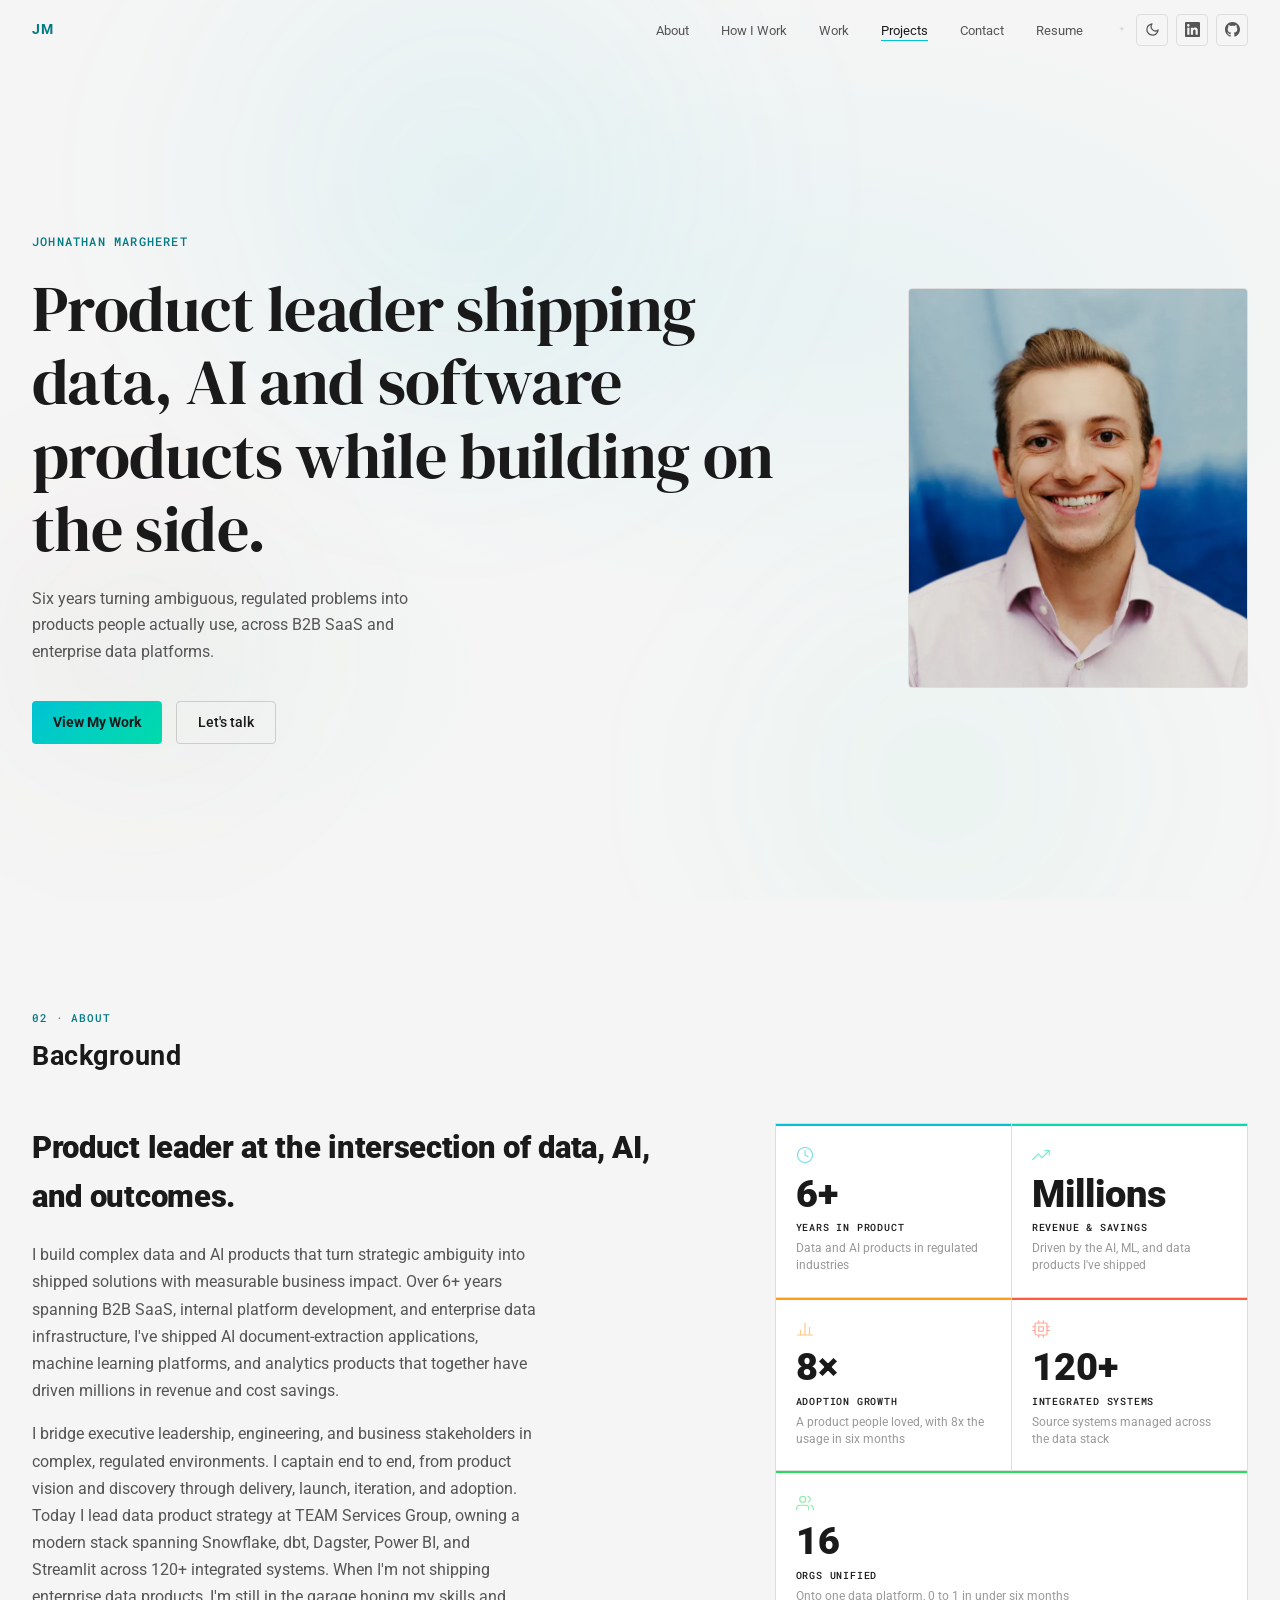
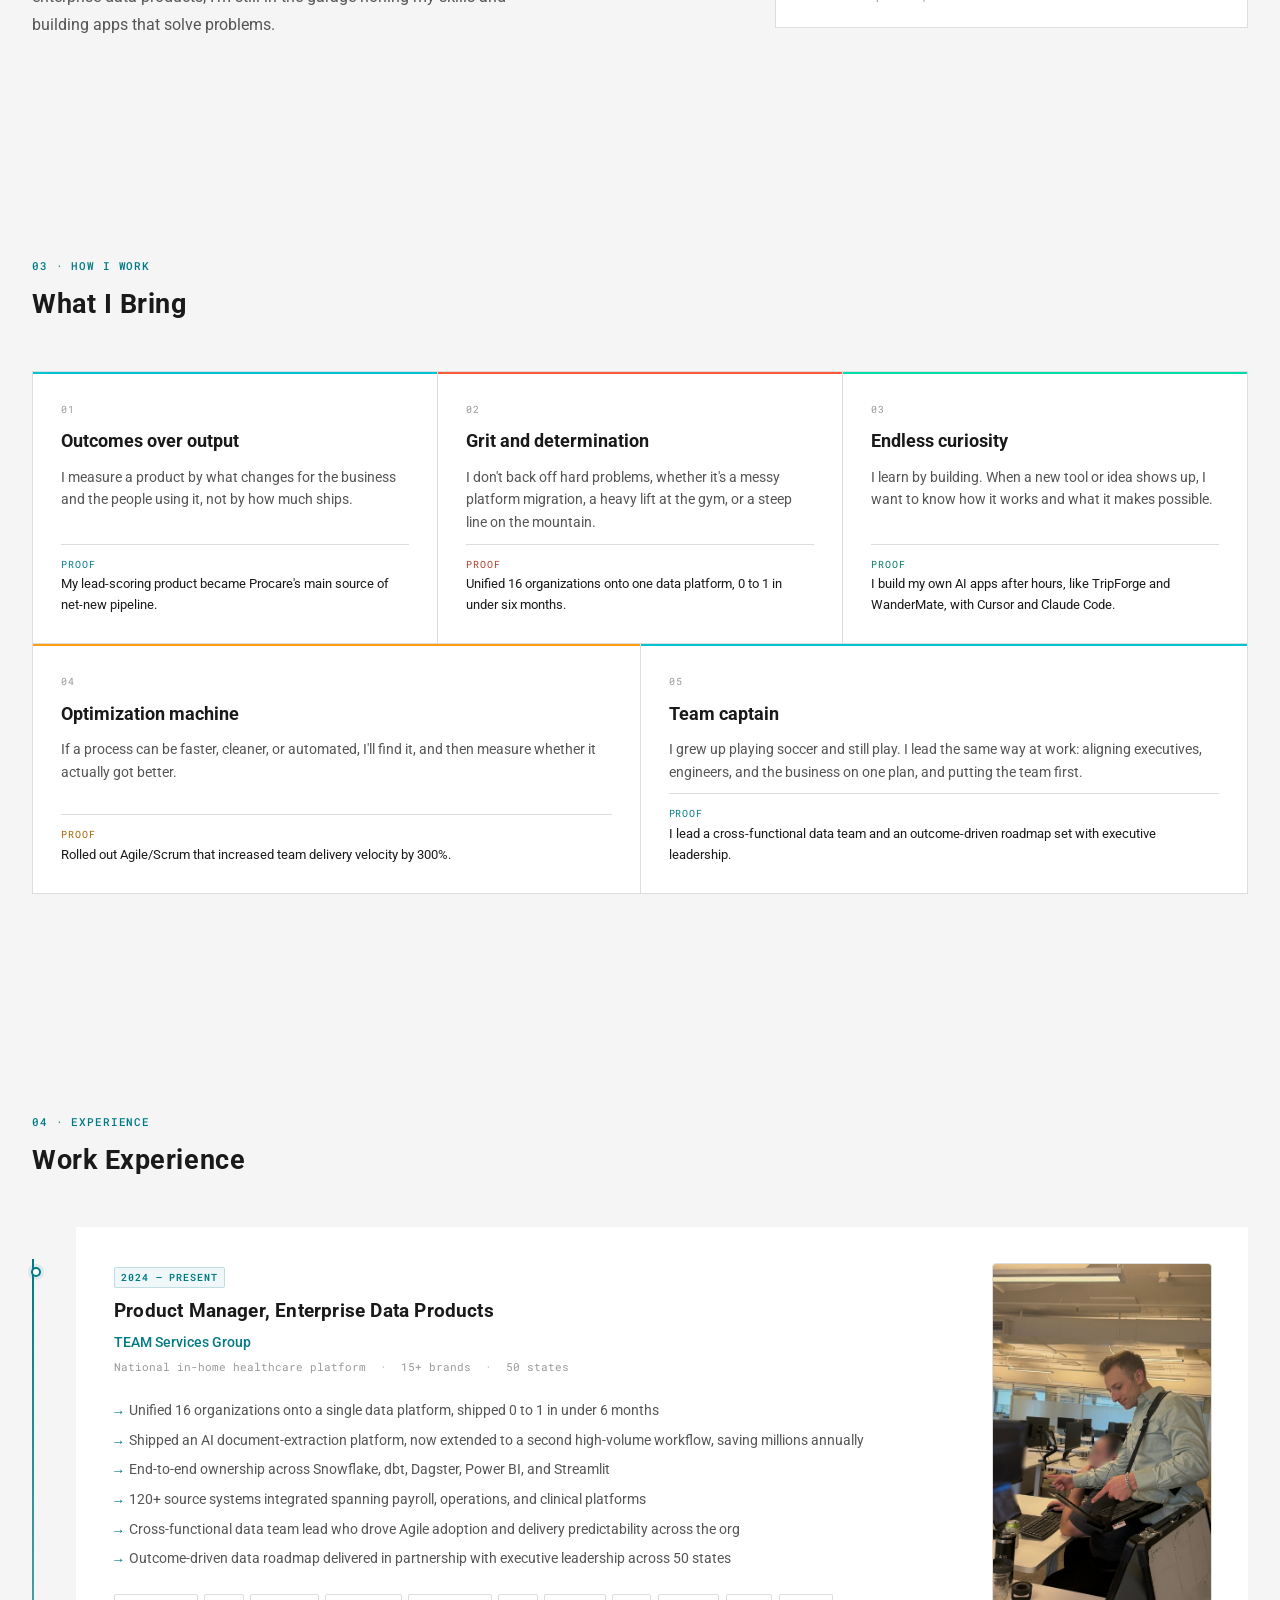
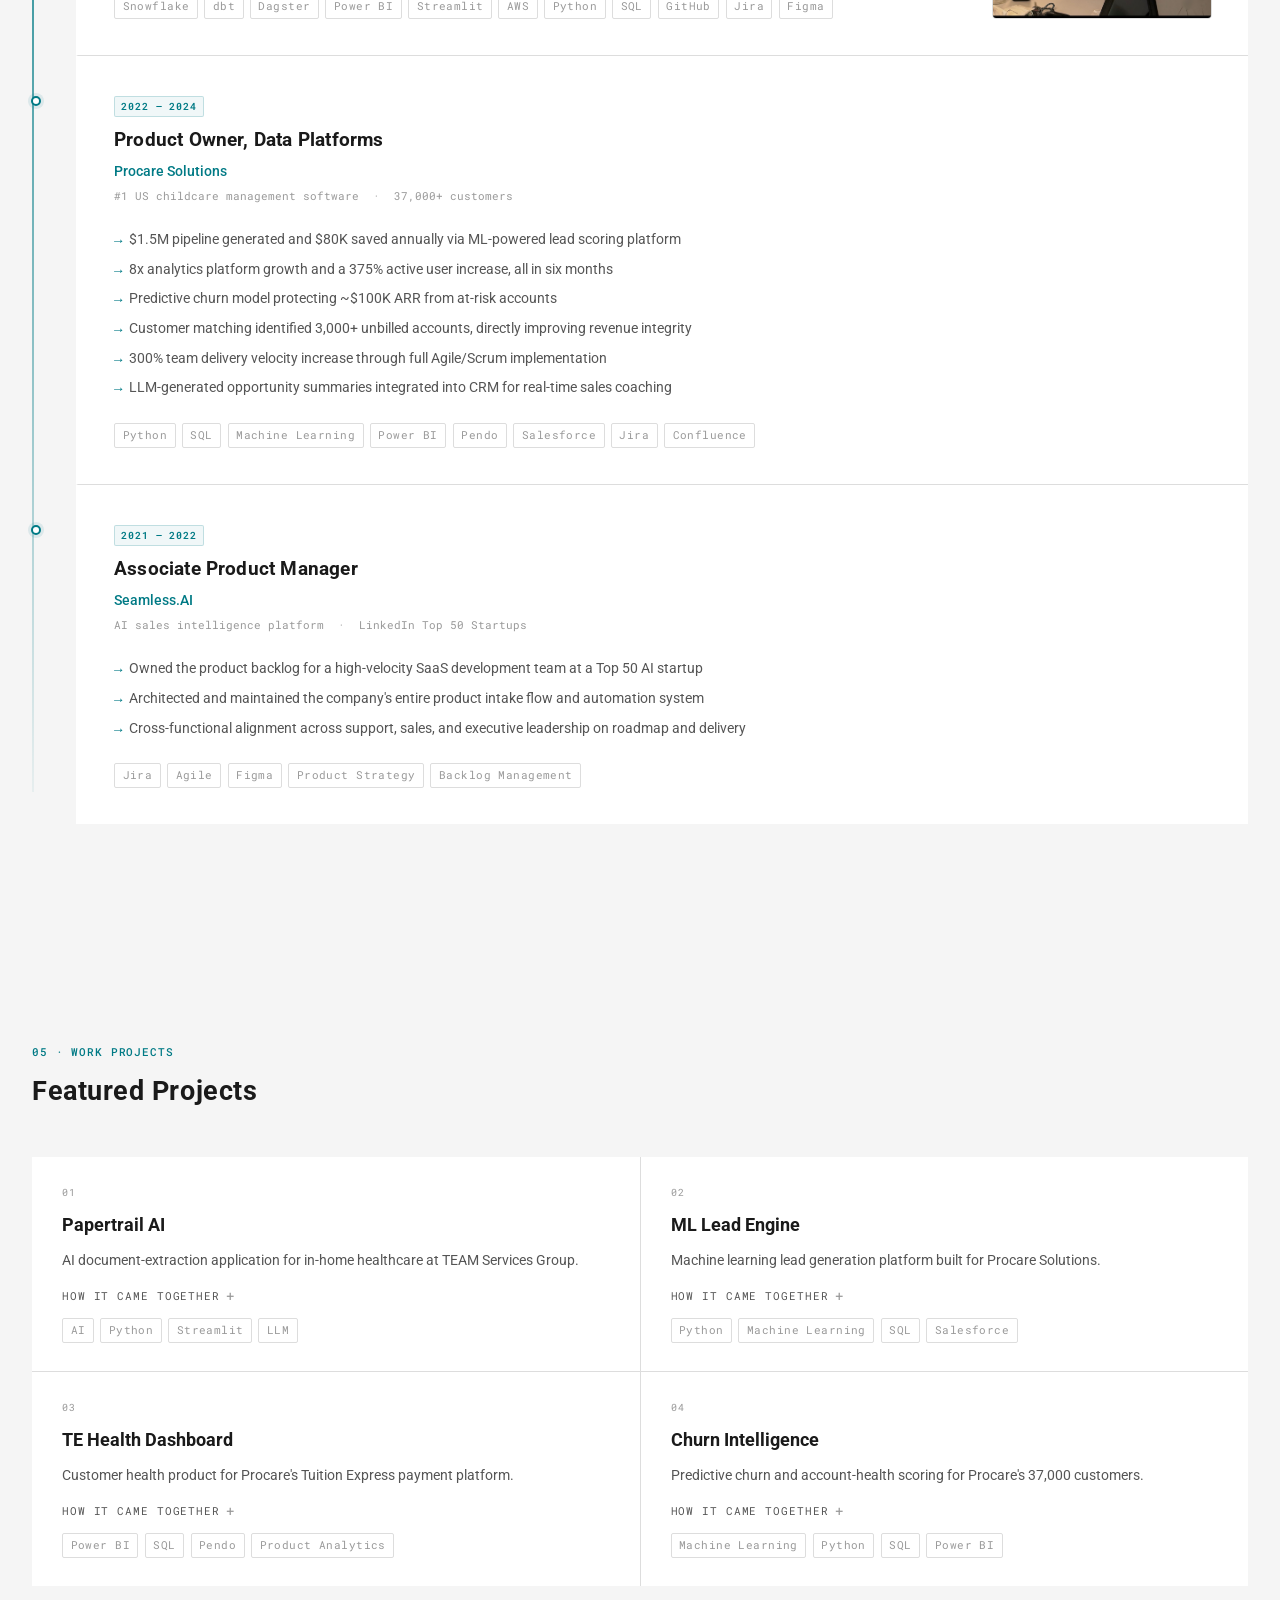
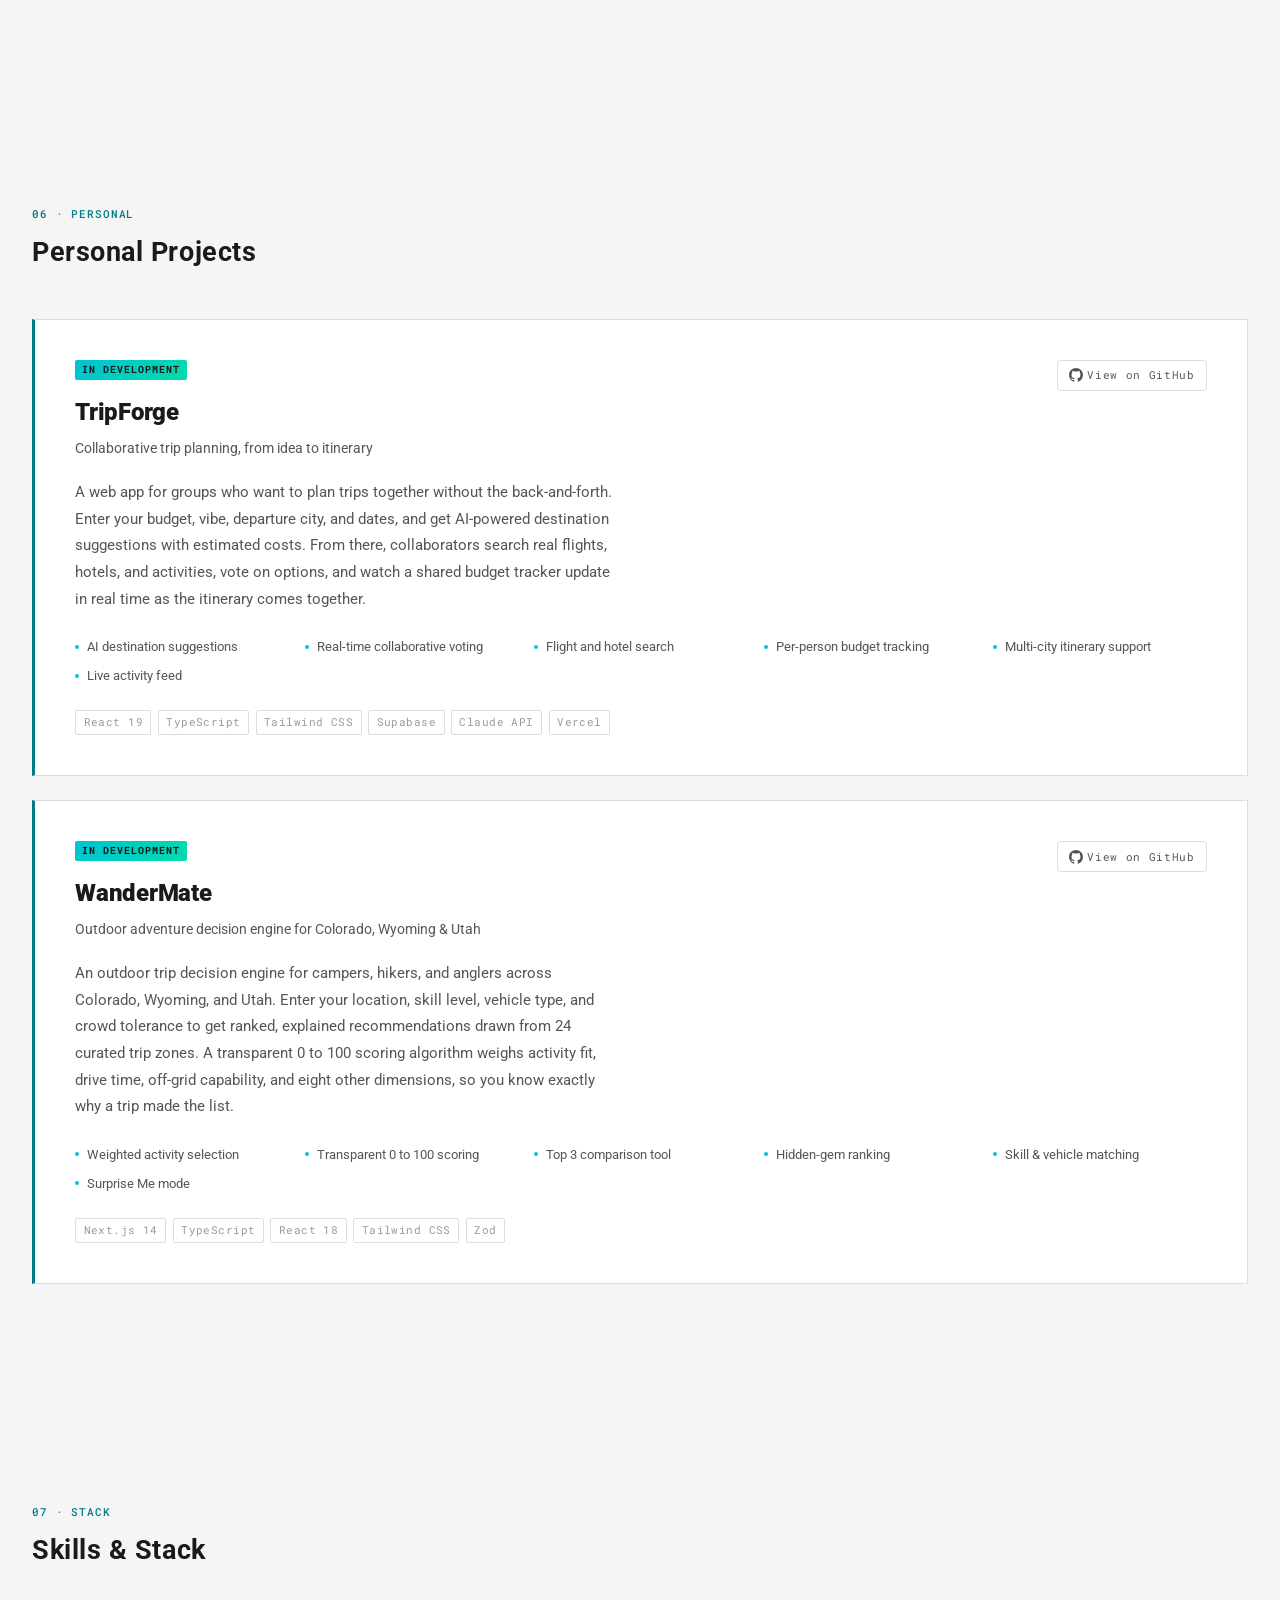
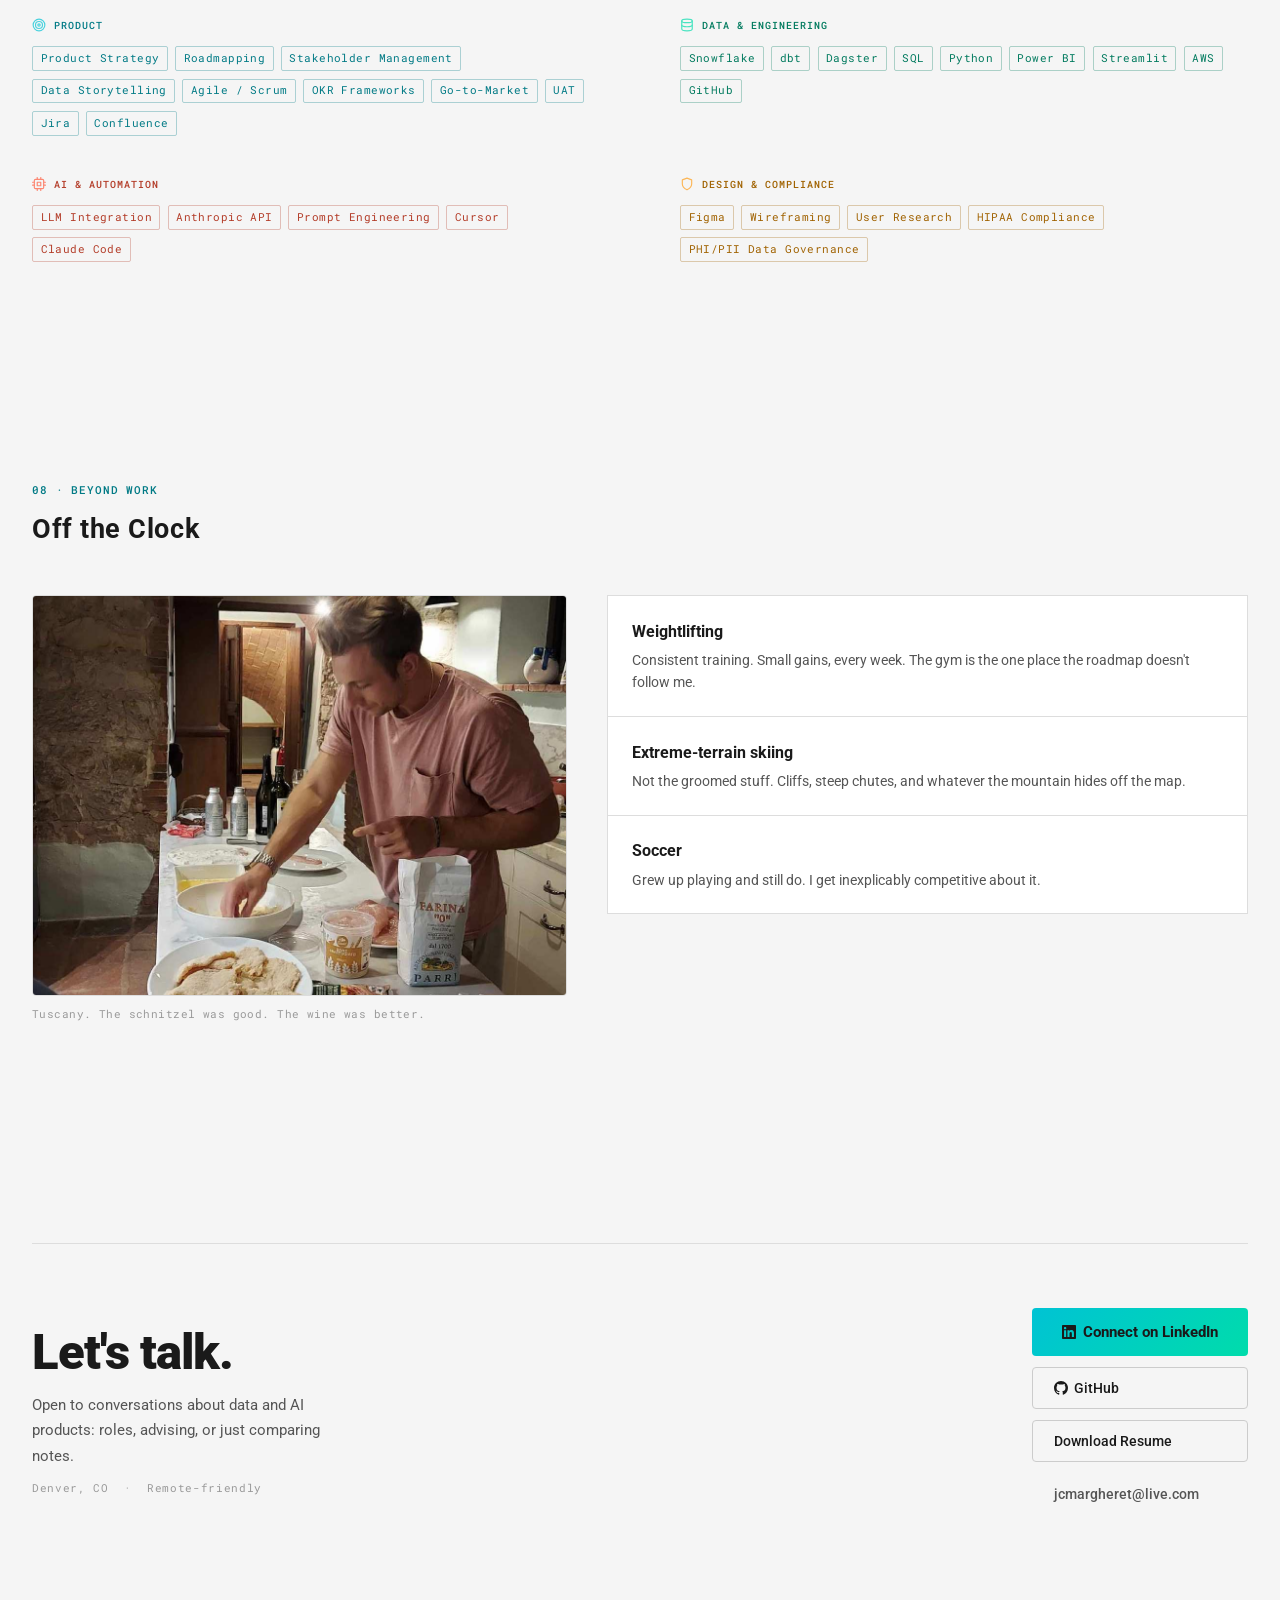
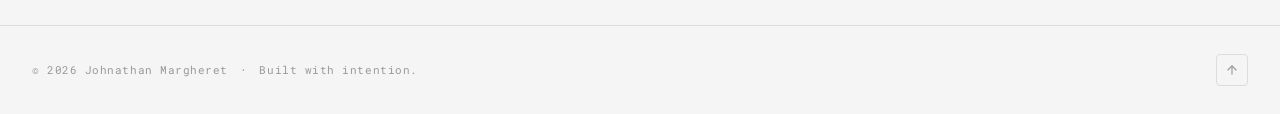
==== commit 0bd8a679: "Tighten About copy Co-Authored-By: Claude Opus 5.5 <noreply@anthropic.com> Claude-Session: https://c" ====
--- a/index.html
+++ b/index.html
@@ -130,11 +130,11 @@
         </p>
         <p class="bio-text bio-text--spaced">
           I bridge executive leadership, engineering, and business stakeholders in complex, regulated
-          environments, and I lead end to end, from product vision and discovery through delivery, launch, and
-          adoption. Today I lead data product strategy at TEAM Services Group, owning a modern stack spanning
-          Snowflake, dbt, Dagster, Power BI, and Streamlit across 120+ integrated systems. When I'm not shipping
-          product, I'm building my own apps with Cursor and Claude Code, including an early-stage game that is
-          still very much in the garage.
+          environments. I captain end to end, from product vision and discovery through delivery, launch,
+          iteration, and adoption. Today I lead data product strategy at TEAM Services Group, owning a modern
+          stack spanning Snowflake, dbt, Dagster, Power BI, and Streamlit across 120+ integrated systems. When
+          I'm not shipping enterprise data products, I'm still in the garage honing my skills and building apps
+          that solve problems.
         </p>
       </div>
       <div class="stats-grid">
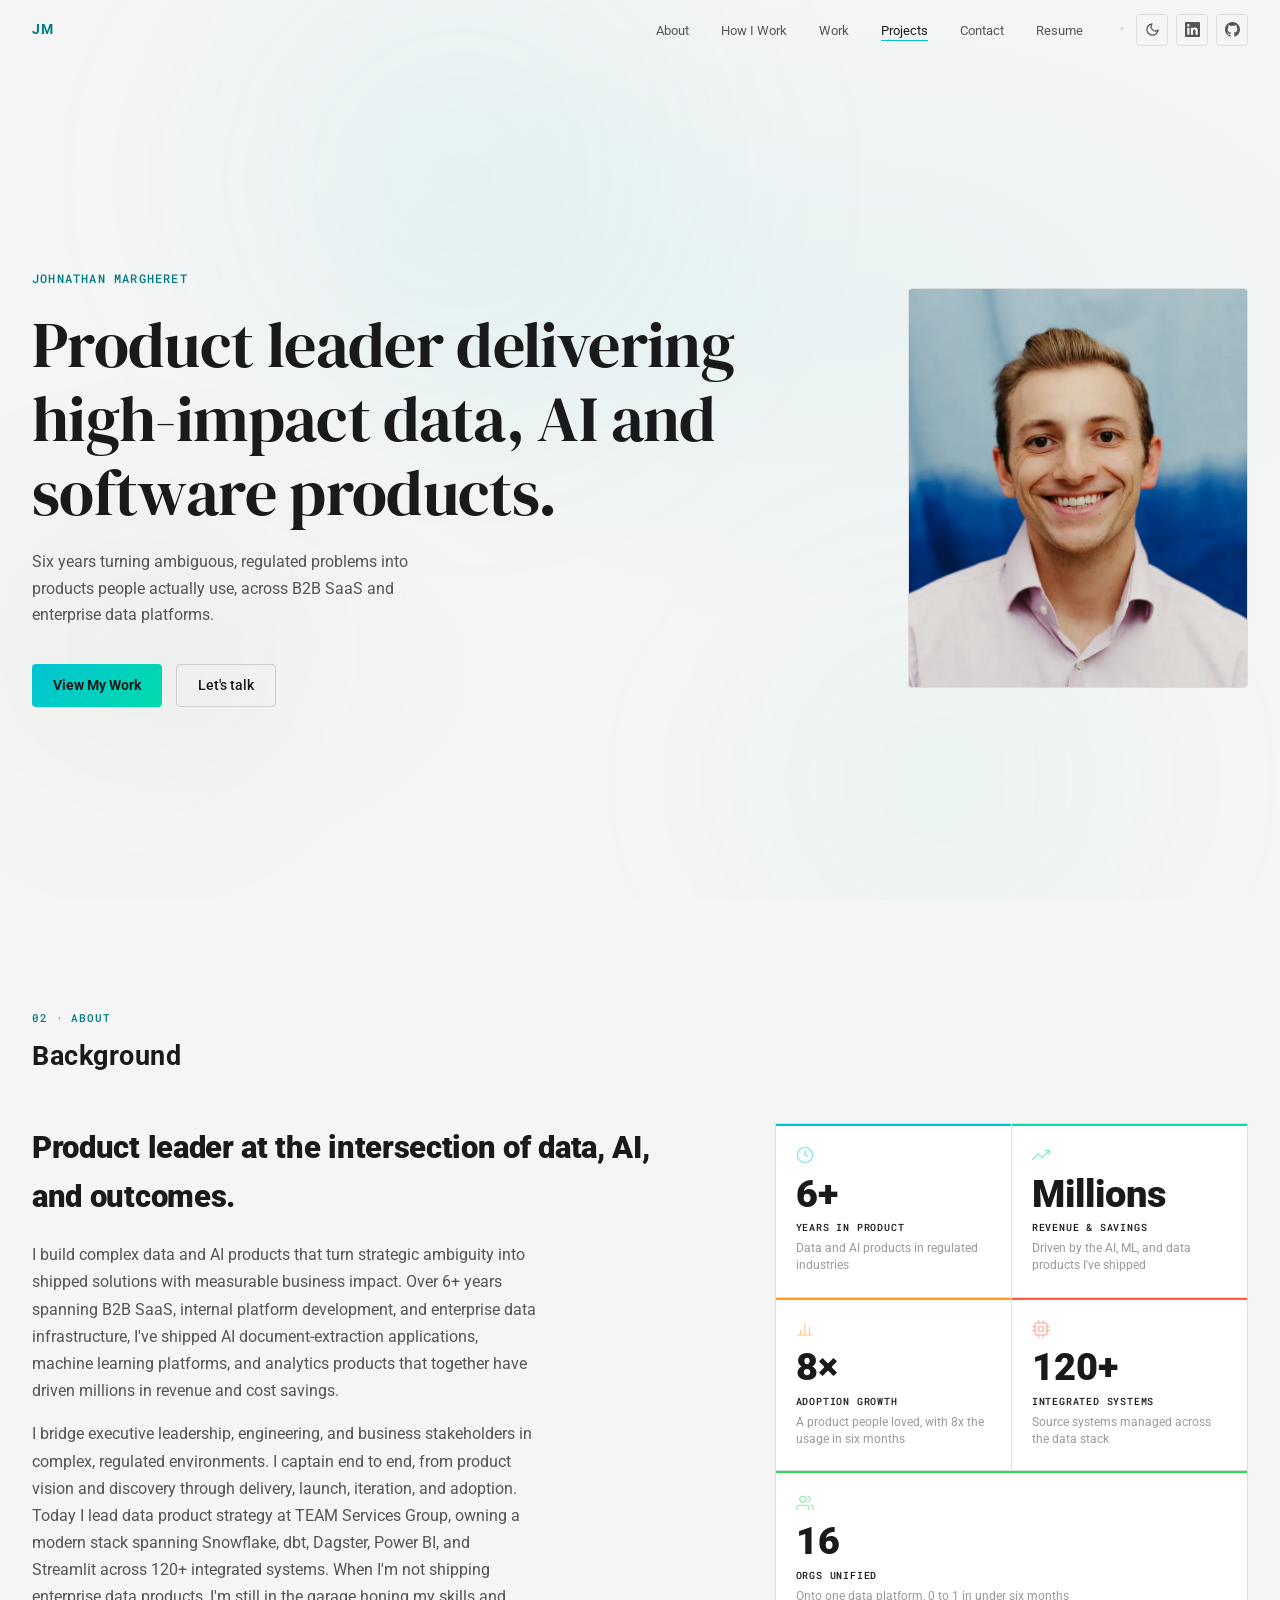
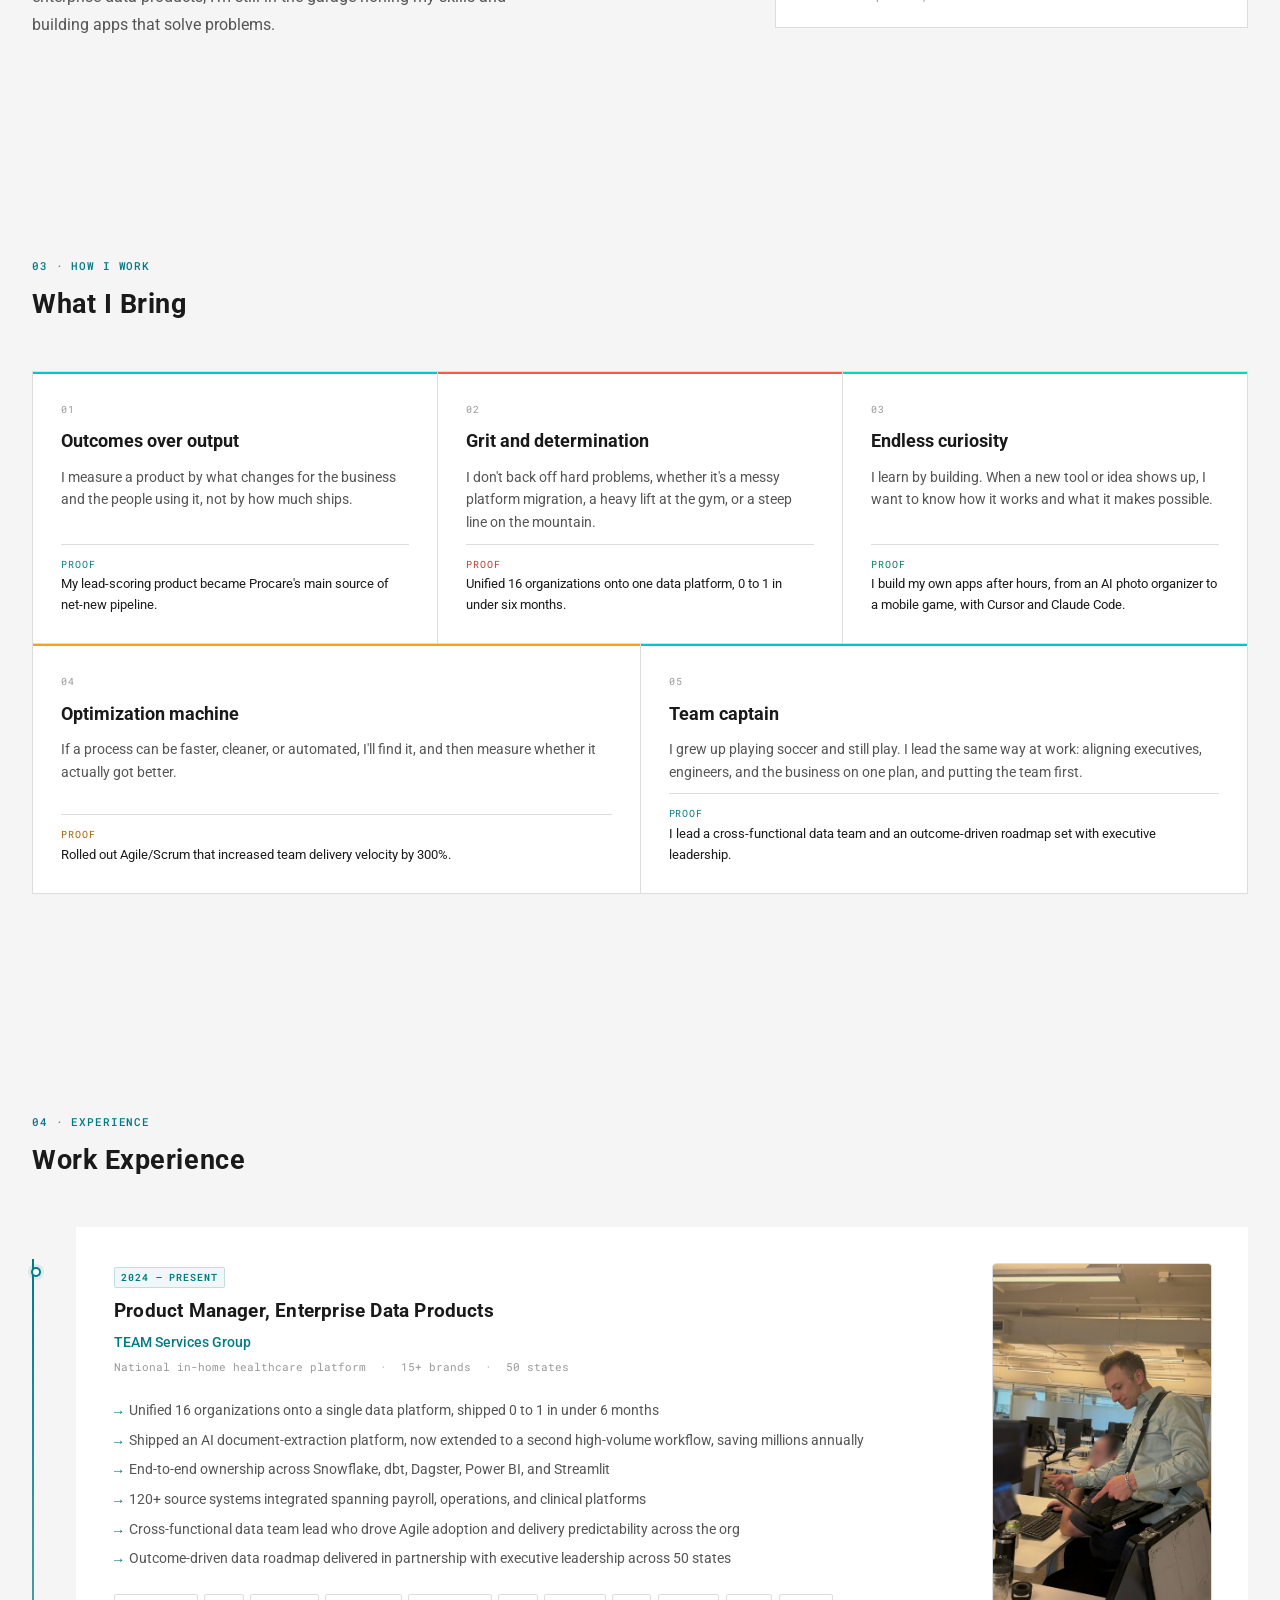
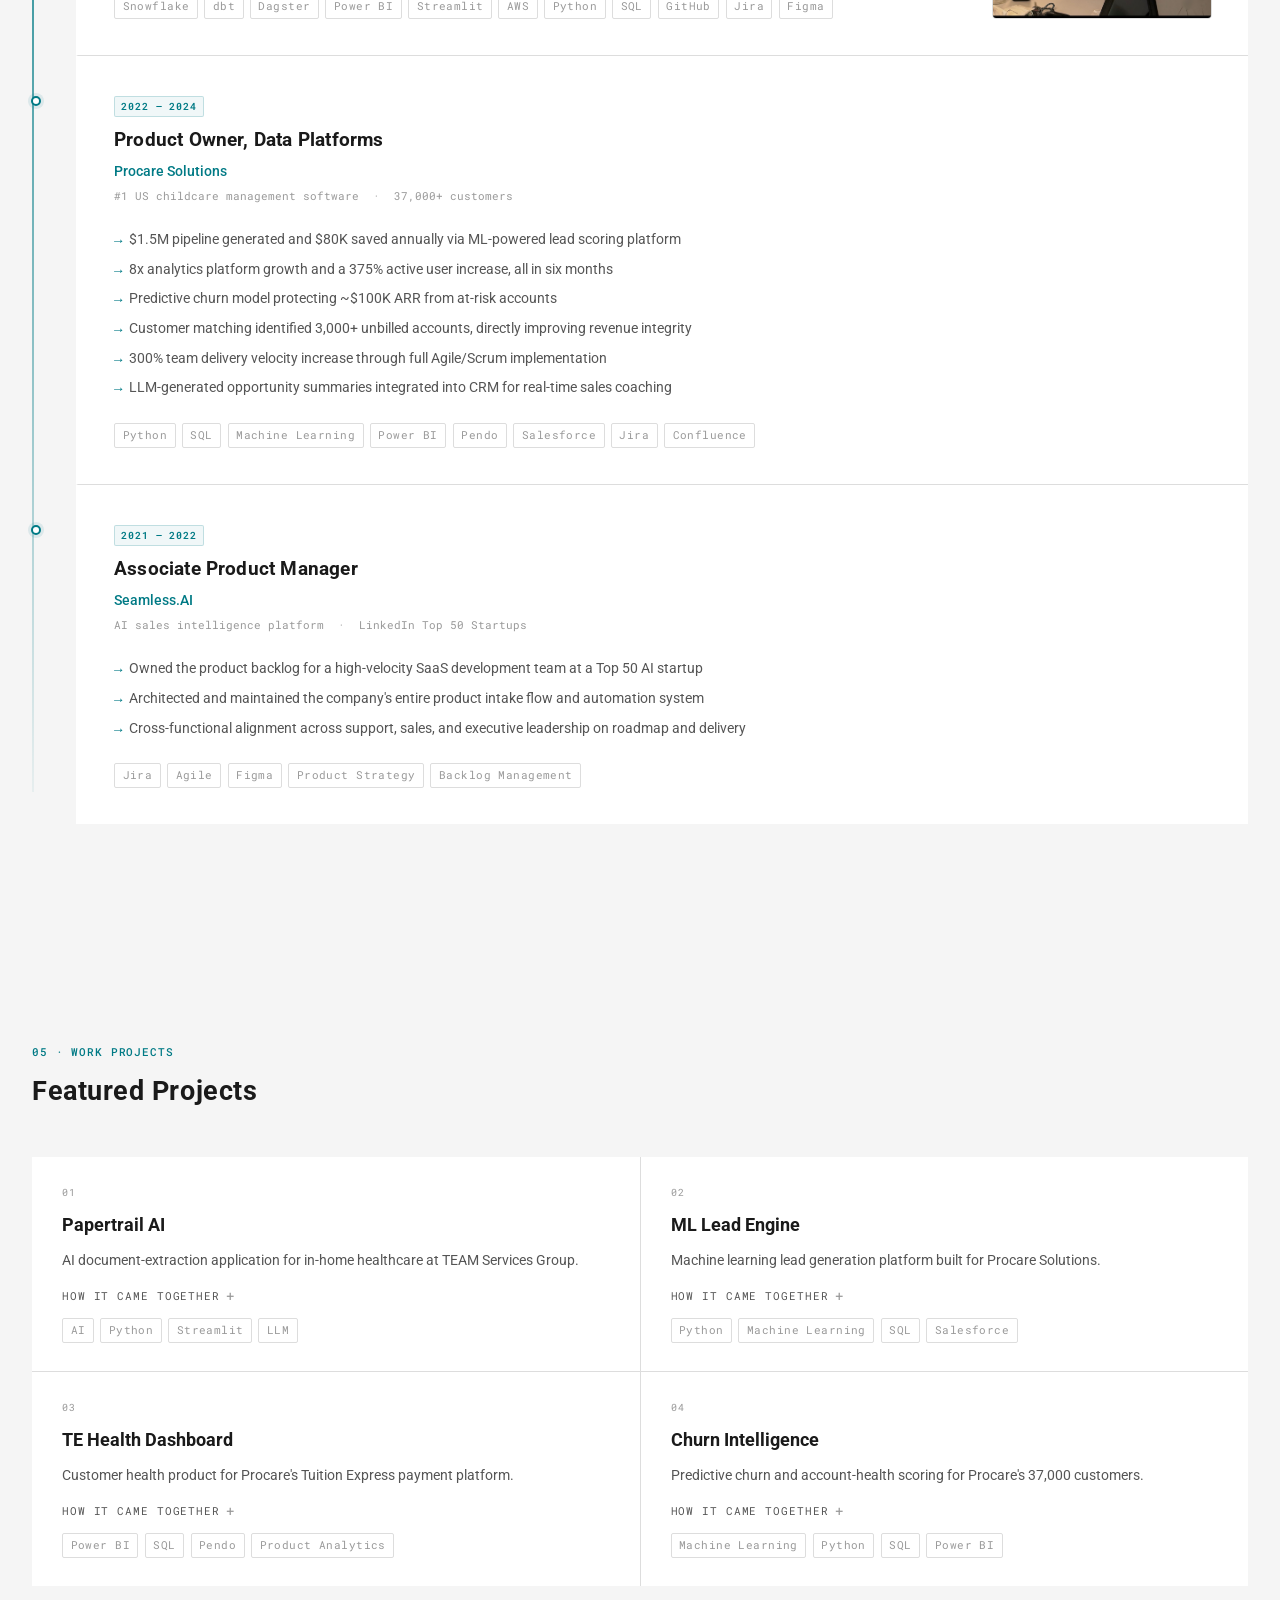
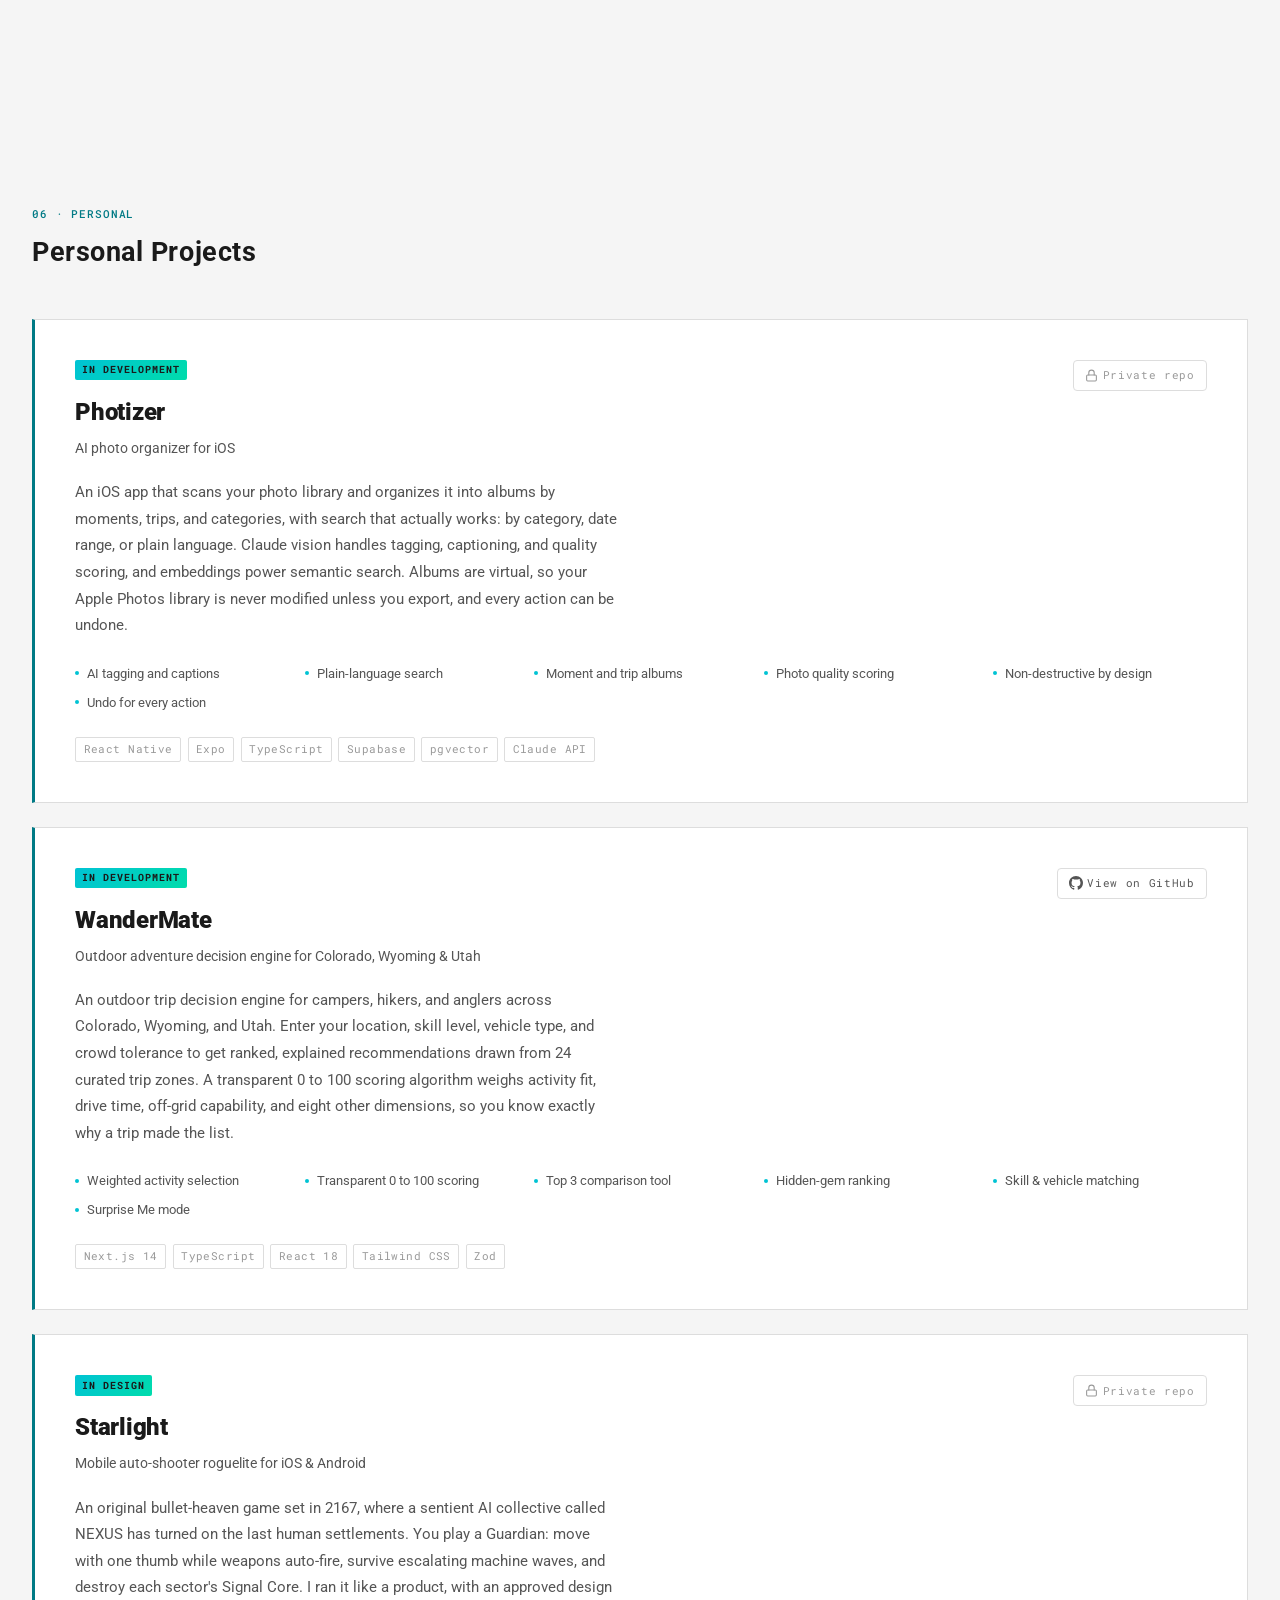
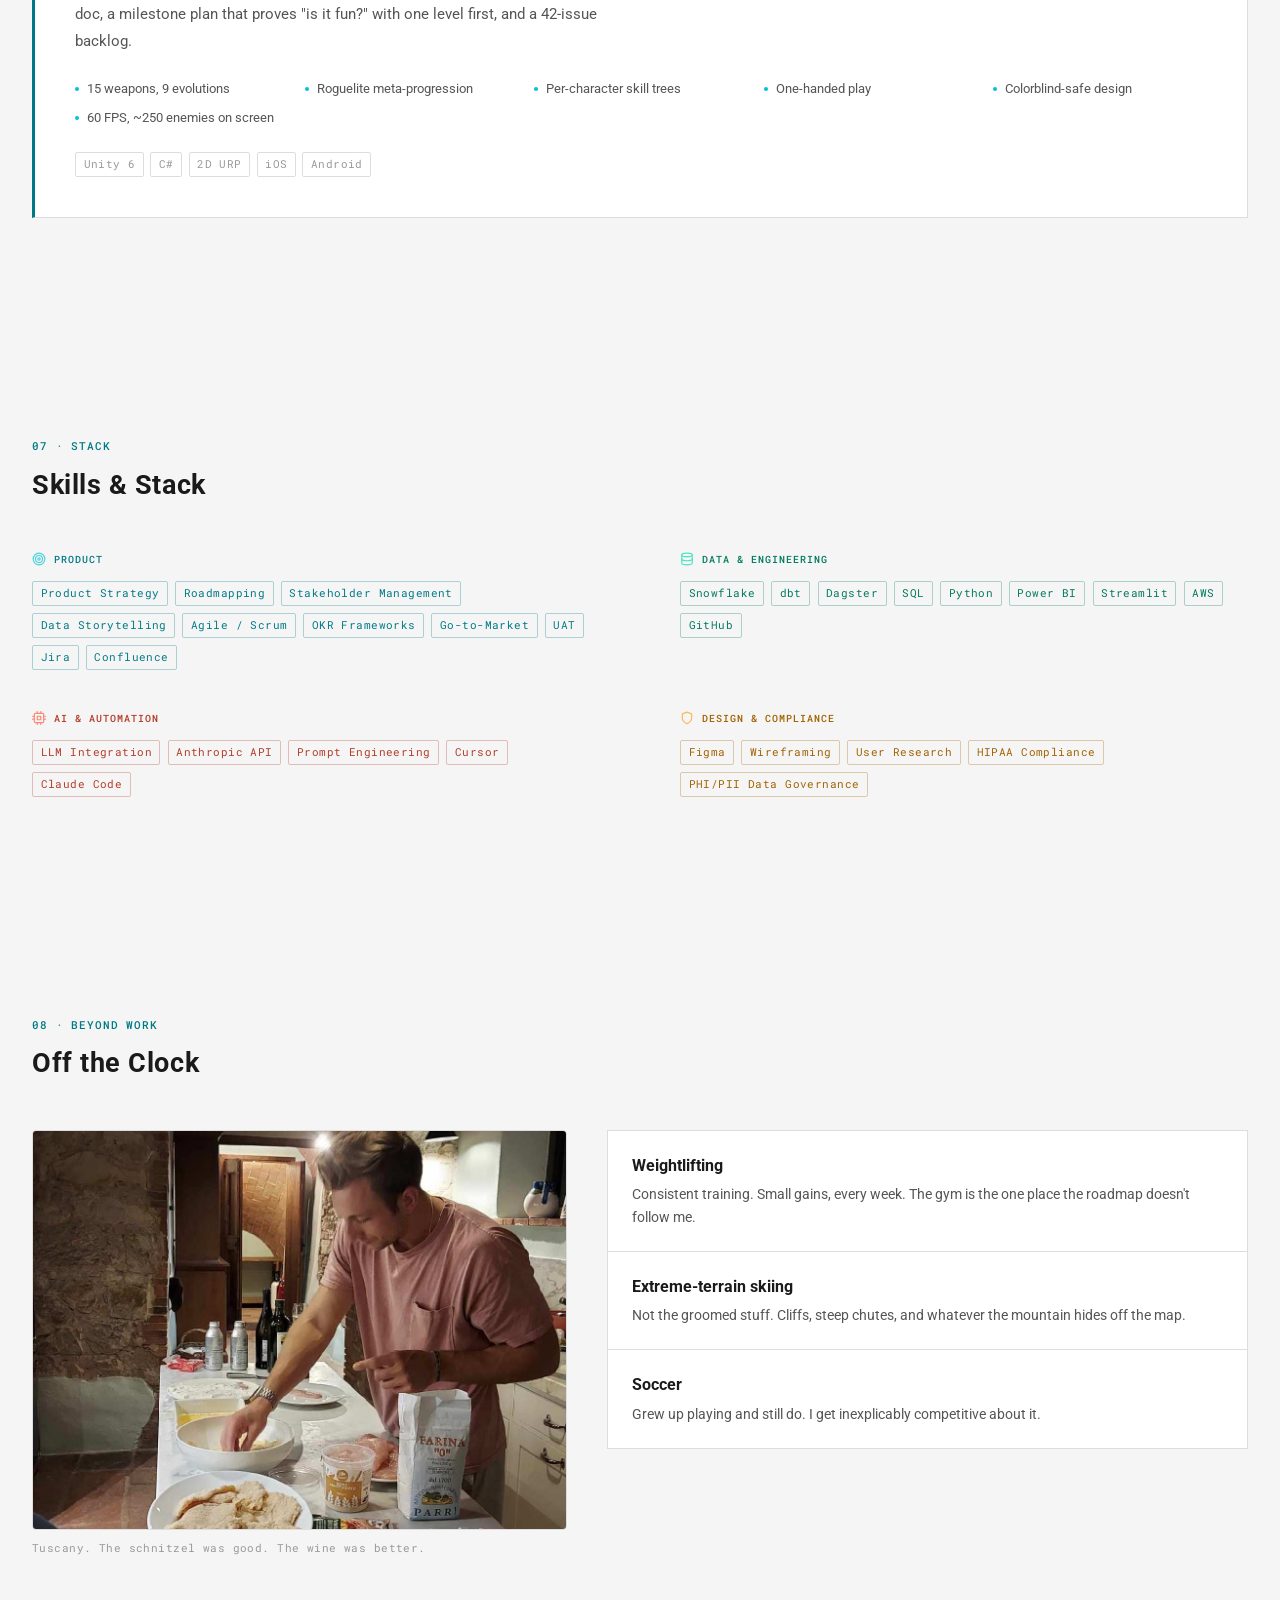
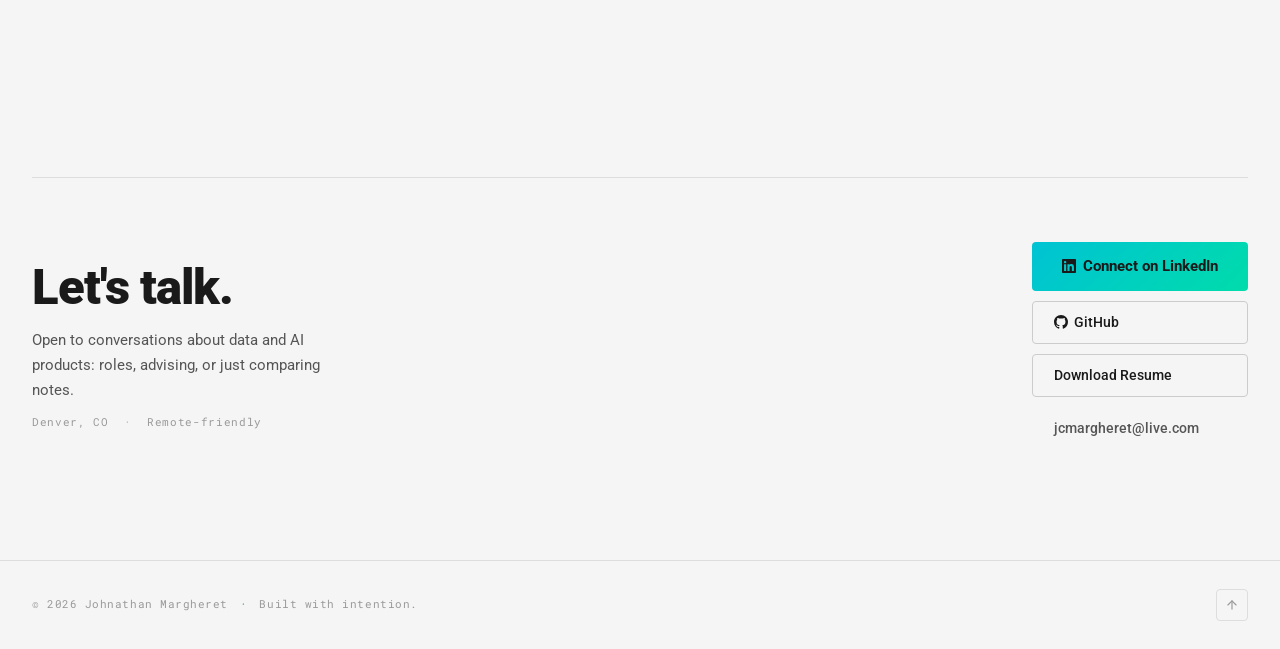
==== commit af0453ab: "Sharpen hero headline and feature Photizer, WanderMate, and Starlight Co-Authored-By: Claude Opus 5." ====
--- a/index.html
+++ b/index.html
@@ -93,7 +93,7 @@
       <div class="hero-text">
         <p class="hero-name reveal-up">Johnathan Margheret</p>
         <h1 class="hero-headline reveal-up" style="--delay:0.08s">
-          Product leader shipping data, AI and software products while building on the side.
+          Product leader delivering high-impact data, AI and software products.
         </h1>
         <p class="hero-sub reveal-up" style="--delay:0.16s">
           Six years turning ambiguous, regulated problems into products people actually use, across B2B SaaS and enterprise data platforms.
@@ -198,7 +198,7 @@
         <span class="value-idx">03</span>
         <h3 class="value-title">Endless curiosity</h3>
         <p class="value-desc">I learn by building. When a new tool or idea shows up, I want to know how it works and what it makes possible.</p>
-        <p class="value-proof"><span class="value-proof-label">Proof</span> I build my own AI apps after hours, like TripForge and WanderMate, with Cursor and Claude Code.</p>
+        <p class="value-proof"><span class="value-proof-label">Proof</span> I build my own apps after hours, from an AI photo organizer to a mobile game, with Cursor and Claude Code.</p>
       </article>
 
       <article class="value-card c-amber reveal-up" style="--delay:0.18s">
@@ -420,35 +420,35 @@
       <div class="pp-header">
         <div class="pp-meta">
           <span class="pp-status">In Development</span>
-          <h3 class="pp-title">TripForge</h3>
-          <p class="pp-tagline">Collaborative trip planning, from idea to itinerary</p>
-        </div>
-        <a href="https://github.com/SpartanMods/TripForge" target="_blank" rel="noopener noreferrer" class="pp-link" aria-label="TripForge on GitHub">
-          <svg width="14" height="14" viewBox="0 0 24 24" fill="currentColor" aria-hidden="true"><path d="M12 0C5.374 0 0 5.373 0 12c0 5.302 3.438 9.8 8.207 11.387.599.111.793-.261.793-.577v-2.234c-3.338.726-4.033-1.416-4.033-1.416-.546-1.387-1.333-1.756-1.333-1.756-1.089-.745.083-.729.083-.729 1.205.084 1.839 1.237 1.839 1.237 1.07 1.834 2.807 1.304 3.492.997.107-.775.418-1.305.762-1.604-2.665-.305-5.467-1.334-5.467-5.931 0-1.311.469-2.381 1.236-3.221-.124-.303-.535-1.524.117-3.176 0 0 1.008-.322 3.301 1.23A11.509 11.509 0 0112 5.803c1.02.005 2.047.138 3.006.404 2.291-1.552 3.297-1.23 3.297-1.23.653 1.653.242 2.874.118 3.176.77.84 1.235 1.911 1.235 3.221 0 4.609-2.807 5.624-5.479 5.921.43.372.823 1.102.823 2.222v3.293c0 .319.192.694.801.576C20.566 21.797 24 17.3 24 12c0-6.627-5.373-12-12-12z"/></svg>
-          View on GitHub
-        </a>
+          <h3 class="pp-title">Photizer</h3>
+          <p class="pp-tagline">AI photo organizer for iOS</p>
+        </div>
+        <span class="pp-link pp-private">
+          <svg width="13" height="13" viewBox="0 0 24 24" fill="none" stroke="currentColor" stroke-width="2" stroke-linecap="round" stroke-linejoin="round" aria-hidden="true"><rect x="3" y="11" width="18" height="11" rx="2"/><path d="M7 11V7a5 5 0 0 1 10 0v4"/></svg>
+          Private repo
+        </span>
       </div>
       <p class="pp-desc">
-        A web app for groups who want to plan trips together without the back-and-forth. Enter your budget,
-        vibe, departure city, and dates, and get AI-powered destination suggestions with estimated costs.
-        From there, collaborators search real flights, hotels, and activities, vote on options, and watch a
-        shared budget tracker update in real time as the itinerary comes together.
+        An iOS app that scans your photo library and organizes it into albums by moments, trips, and categories,
+        with search that actually works: by category, date range, or plain language. Claude vision handles
+        tagging, captioning, and quality scoring, and embeddings power semantic search. Albums are virtual, so
+        your Apple Photos library is never modified unless you export, and every action can be undone.
       </p>
       <div class="pp-features">
-        <span>AI destination suggestions</span>
-        <span>Real-time collaborative voting</span>
-        <span>Flight and hotel search</span>
-        <span>Per-person budget tracking</span>
-        <span>Multi-city itinerary support</span>
-        <span>Live activity feed</span>
+        <span>AI tagging and captions</span>
+        <span>Plain-language search</span>
+        <span>Moment and trip albums</span>
+        <span>Photo quality scoring</span>
+        <span>Non-destructive by design</span>
+        <span>Undo for every action</span>
       </div>
       <div class="pp-tags">
-        <span class="tag">React 19</span>
+        <span class="tag">React Native</span>
+        <span class="tag">Expo</span>
         <span class="tag">TypeScript</span>
-        <span class="tag">Tailwind CSS</span>
         <span class="tag">Supabase</span>
+        <span class="tag">pgvector</span>
         <span class="tag">Claude API</span>
-        <span class="tag">Vercel</span>
       </div>
     </article>
 
@@ -486,6 +486,41 @@
         <span class="tag">Zod</span>
       </div>
     </article>
+
+    <article class="personal-project-card reveal-up" style="--delay:0.16s">
+      <div class="pp-header">
+        <div class="pp-meta">
+          <span class="pp-status">In Design</span>
+          <h3 class="pp-title">Starlight</h3>
+          <p class="pp-tagline">Mobile auto-shooter roguelite for iOS &amp; Android</p>
+        </div>
+        <span class="pp-link pp-private">
+          <svg width="13" height="13" viewBox="0 0 24 24" fill="none" stroke="currentColor" stroke-width="2" stroke-linecap="round" stroke-linejoin="round" aria-hidden="true"><rect x="3" y="11" width="18" height="11" rx="2"/><path d="M7 11V7a5 5 0 0 1 10 0v4"/></svg>
+          Private repo
+        </span>
+      </div>
+      <p class="pp-desc">
+        An original bullet-heaven game set in 2167, where a sentient AI collective called NEXUS has turned on the
+        last human settlements. You play a Guardian: move with one thumb while weapons auto-fire, survive escalating
+        machine waves, and destroy each sector's Signal Core. I ran it like a product, with an approved design doc,
+        a milestone plan that proves "is it fun?" with one level first, and a 42-issue backlog.
+      </p>
+      <div class="pp-features">
+        <span>15 weapons, 9 evolutions</span>
+        <span>Roguelite meta-progression</span>
+        <span>Per-character skill trees</span>
+        <span>One-handed play</span>
+        <span>Colorblind-safe design</span>
+        <span>60 FPS, ~250 enemies on screen</span>
+      </div>
+      <div class="pp-tags">
+        <span class="tag">Unity 6</span>
+        <span class="tag">C#</span>
+        <span class="tag">2D URP</span>
+        <span class="tag">iOS</span>
+        <span class="tag">Android</span>
+      </div>
+    </article>
   </section>
 
   <!-- SKILLS -->
--- a/style.css
+++ b/style.css
@@ -495,6 +495,7 @@
   transition: color var(--t), border-color var(--t);
 }
 .pp-link:hover { color: var(--teal); border-color: var(--border-h); }
+.pp-private, .pp-private:hover { color: var(--text-dim); border-color: var(--border); }
 .pp-desc {
   font-size: 0.95rem; color: var(--text-muted);
   line-height: 1.75; max-width: 68ch;
@@ -758,6 +759,7 @@
 [data-theme="light"] .btn-outline { border-color: #cccccc; }
 [data-theme="light"] .btn-outline:hover { border-color: #007a85; color: #007a85; }
 [data-theme="light"] .pp-link:hover { color: #007a85; border-color: #007a85; }
+[data-theme="light"] .pp-private:hover { color: var(--text-dim); border-color: var(--border); }
 [data-theme="light"] .tag:hover { border-color: #007a85; color: var(--text); }
 [data-theme="light"] ::-webkit-scrollbar-thumb { background: #cccccc; }
 [data-theme="light"] .value-proof-label,
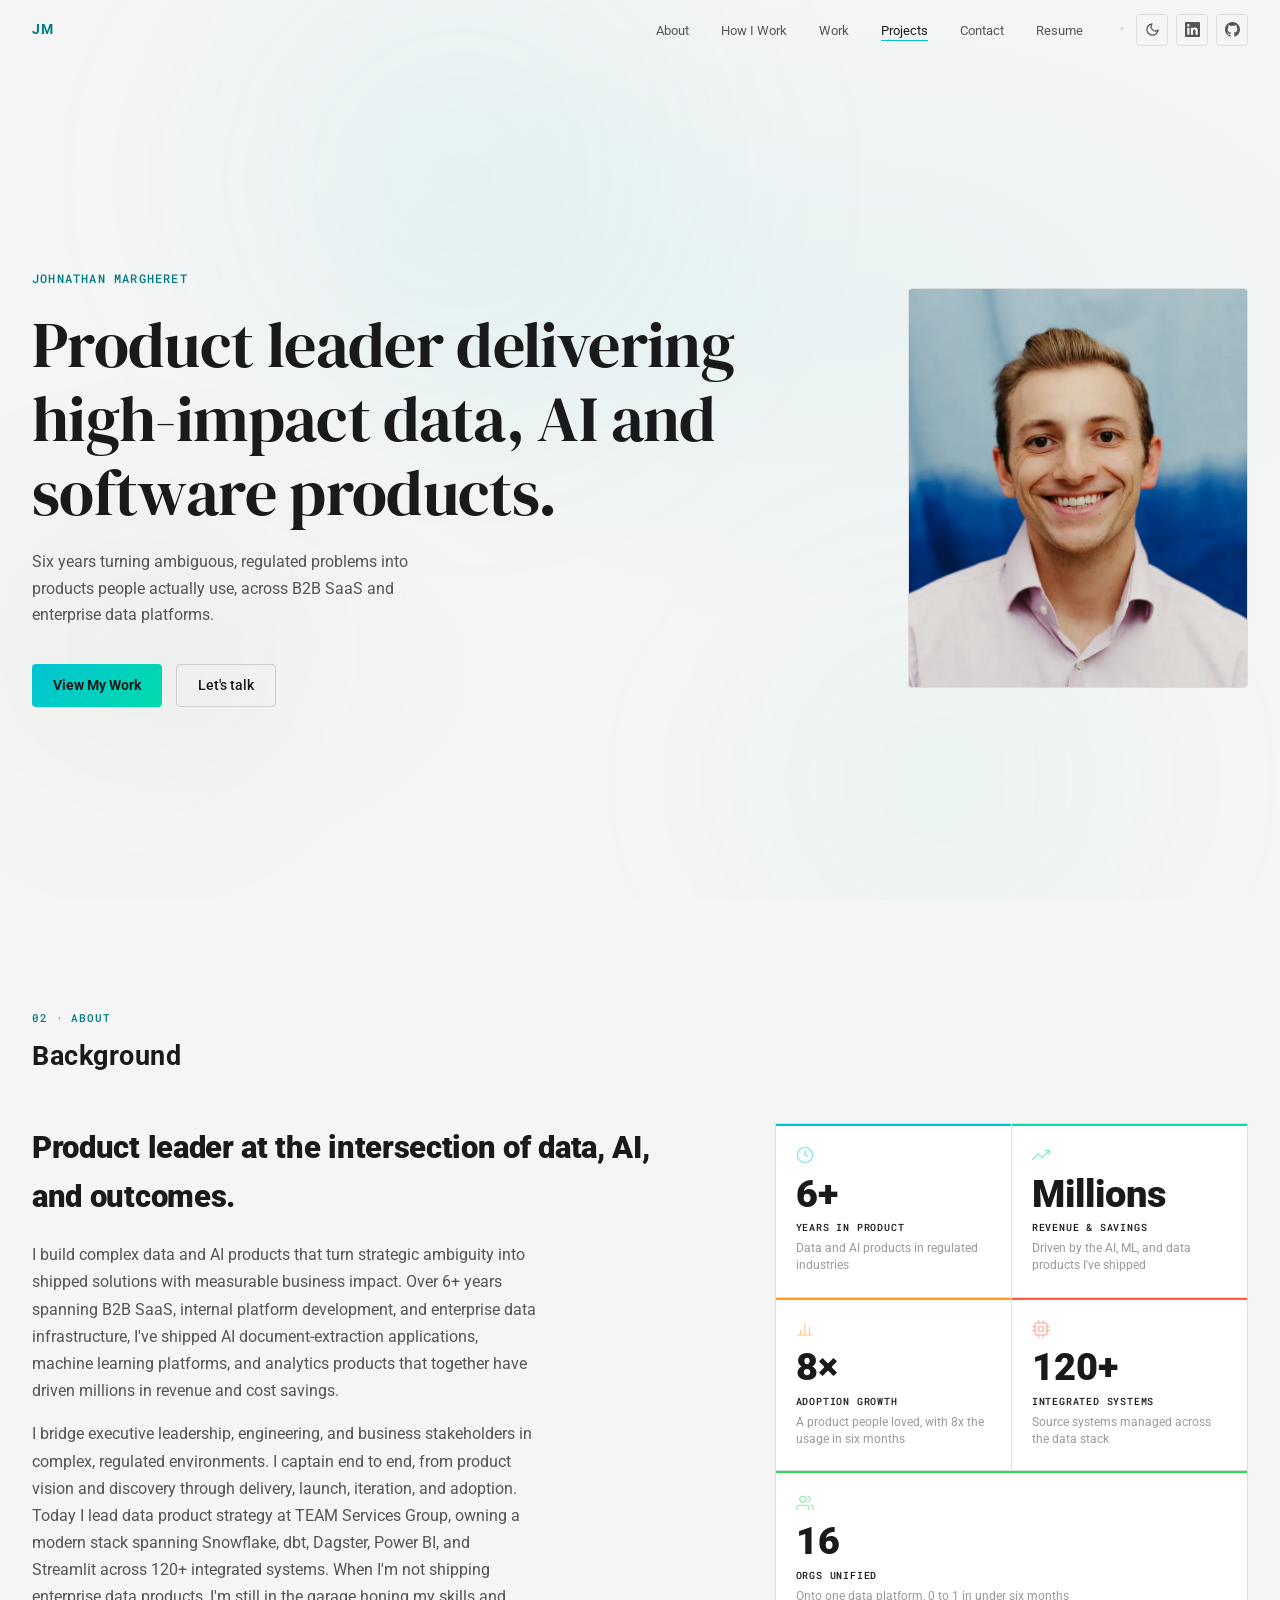
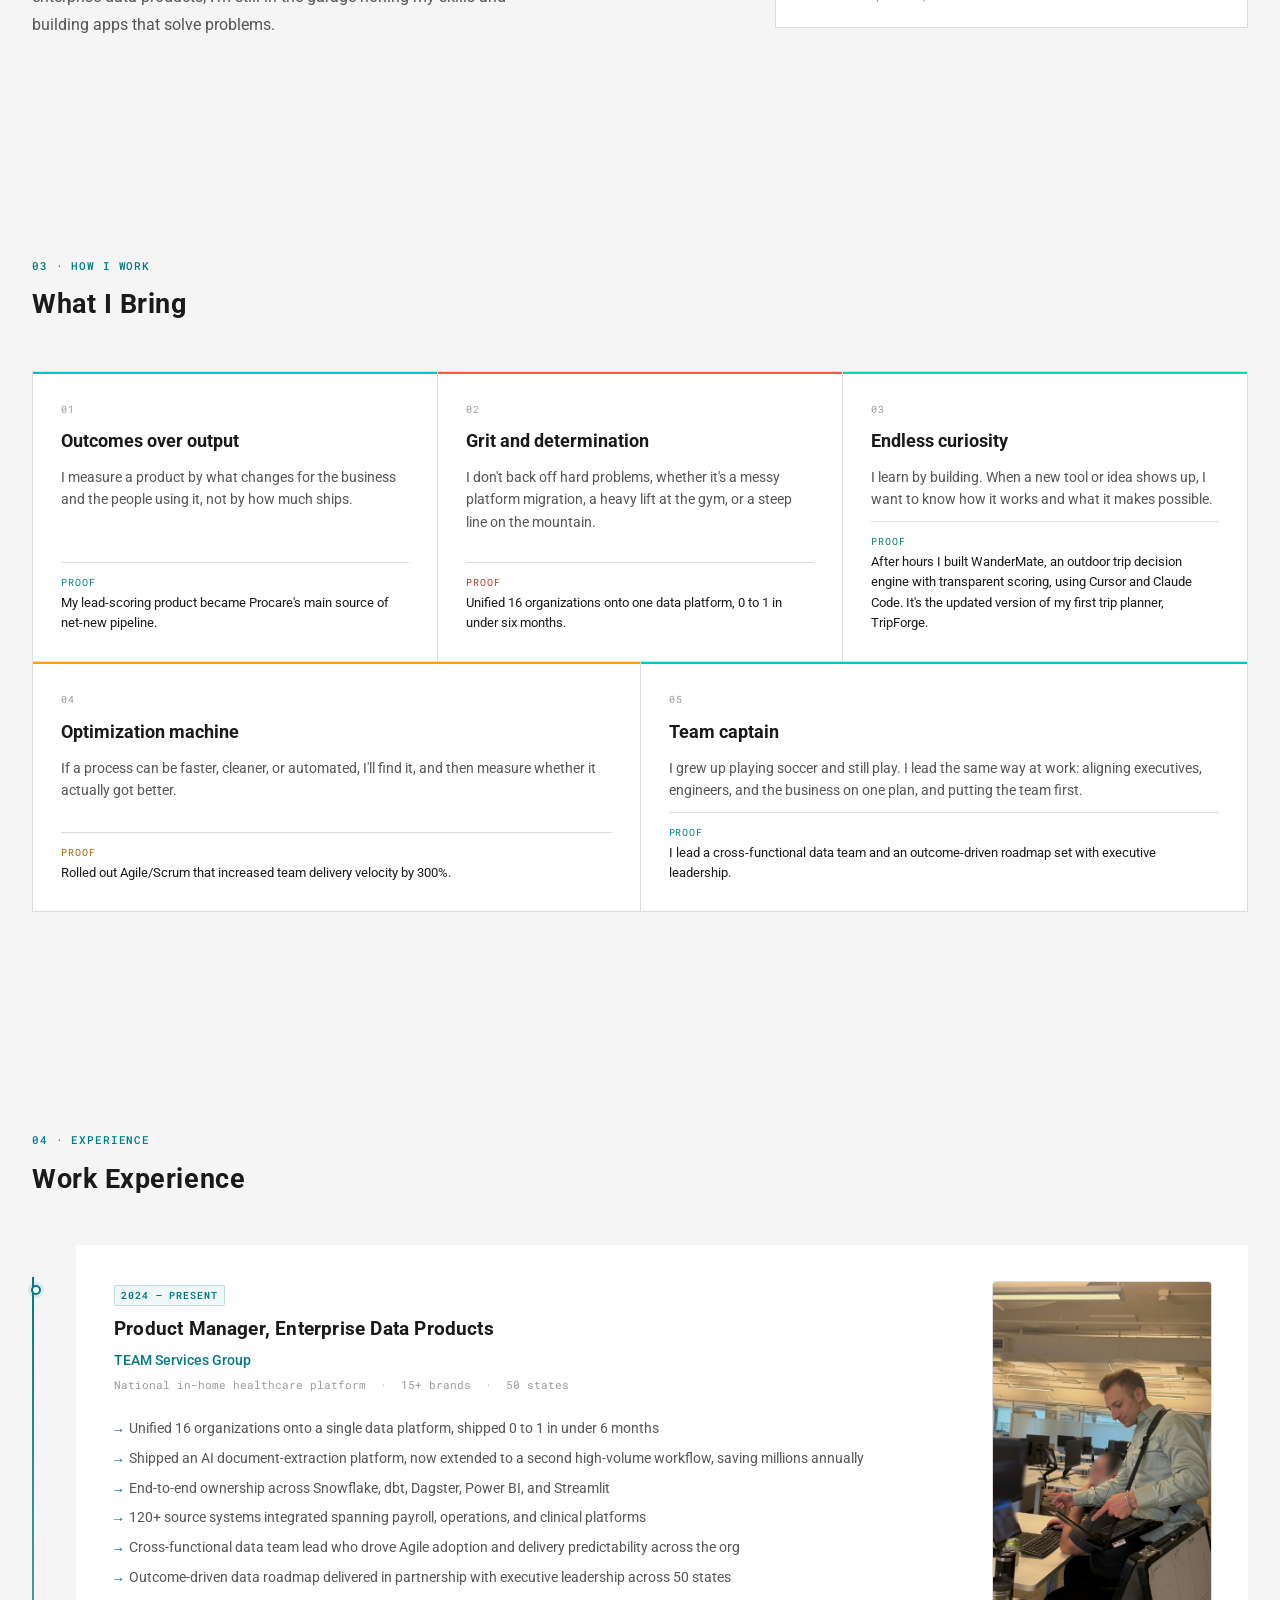
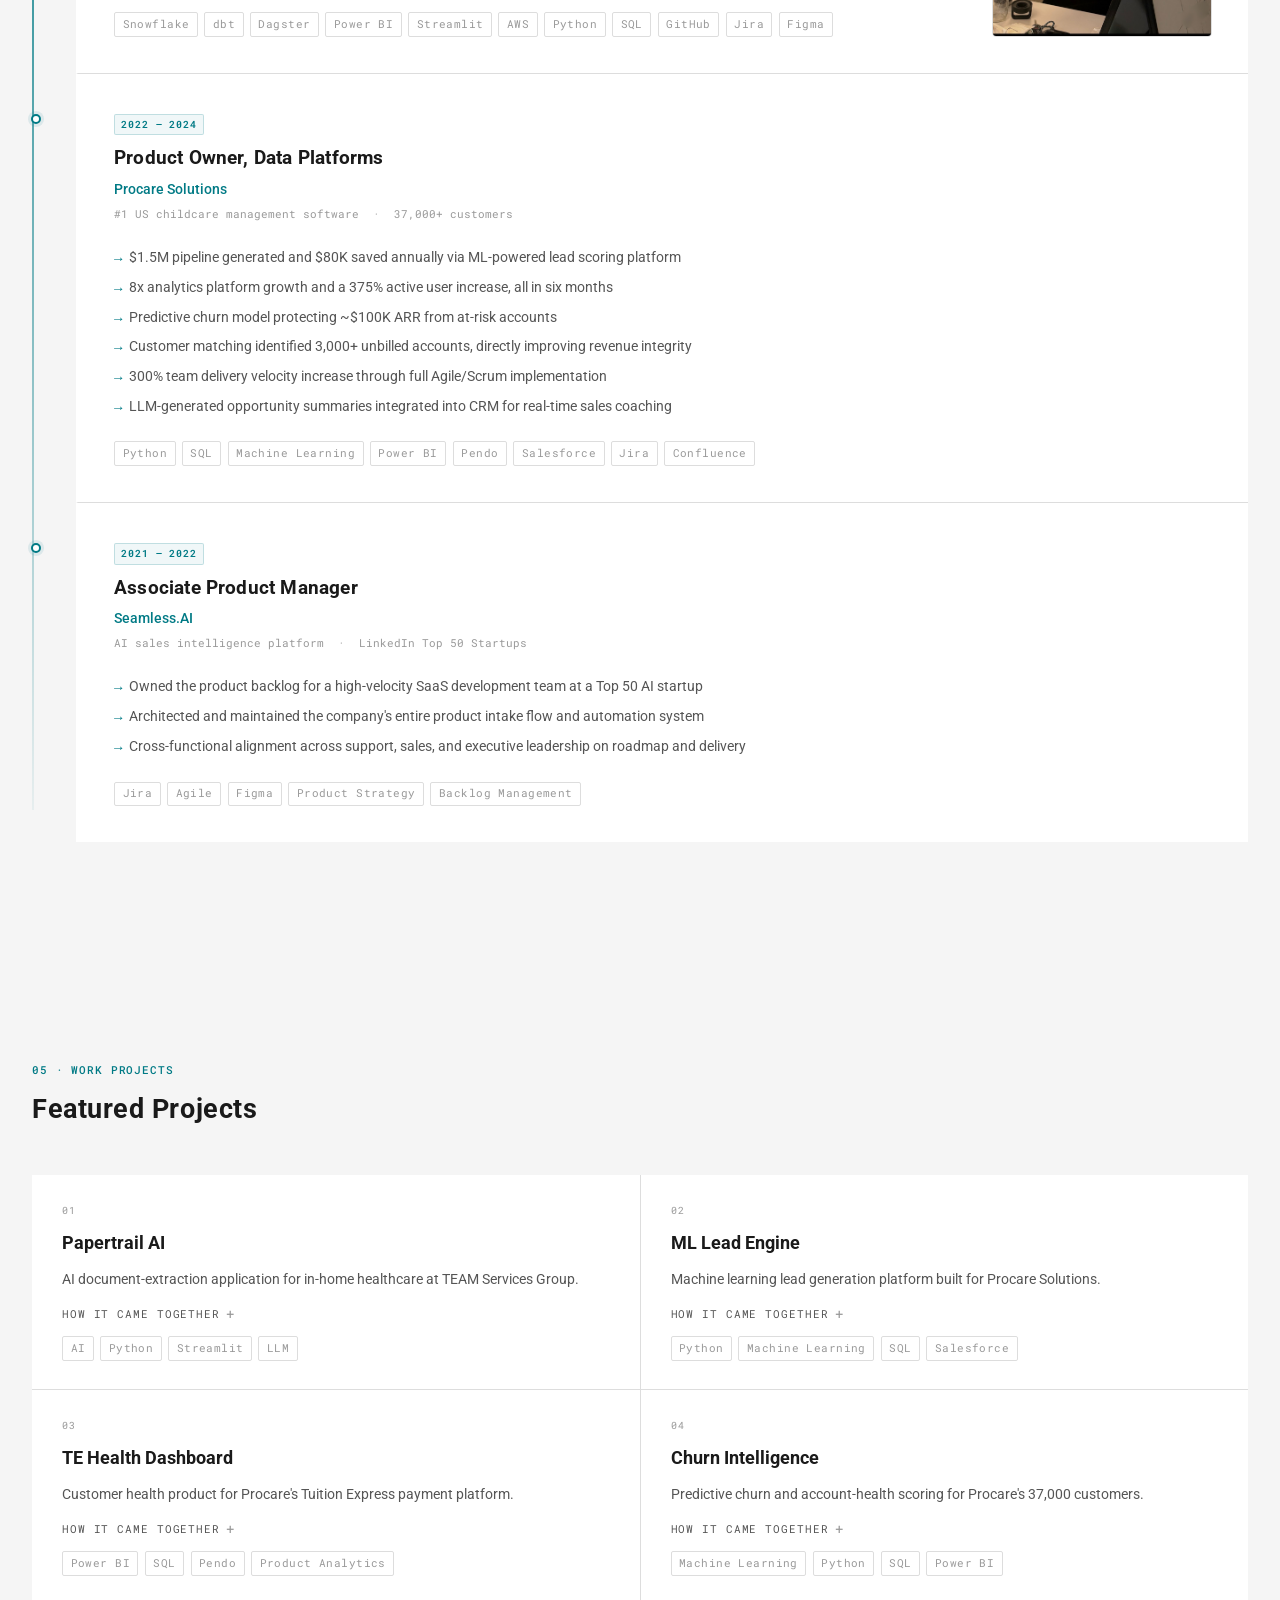
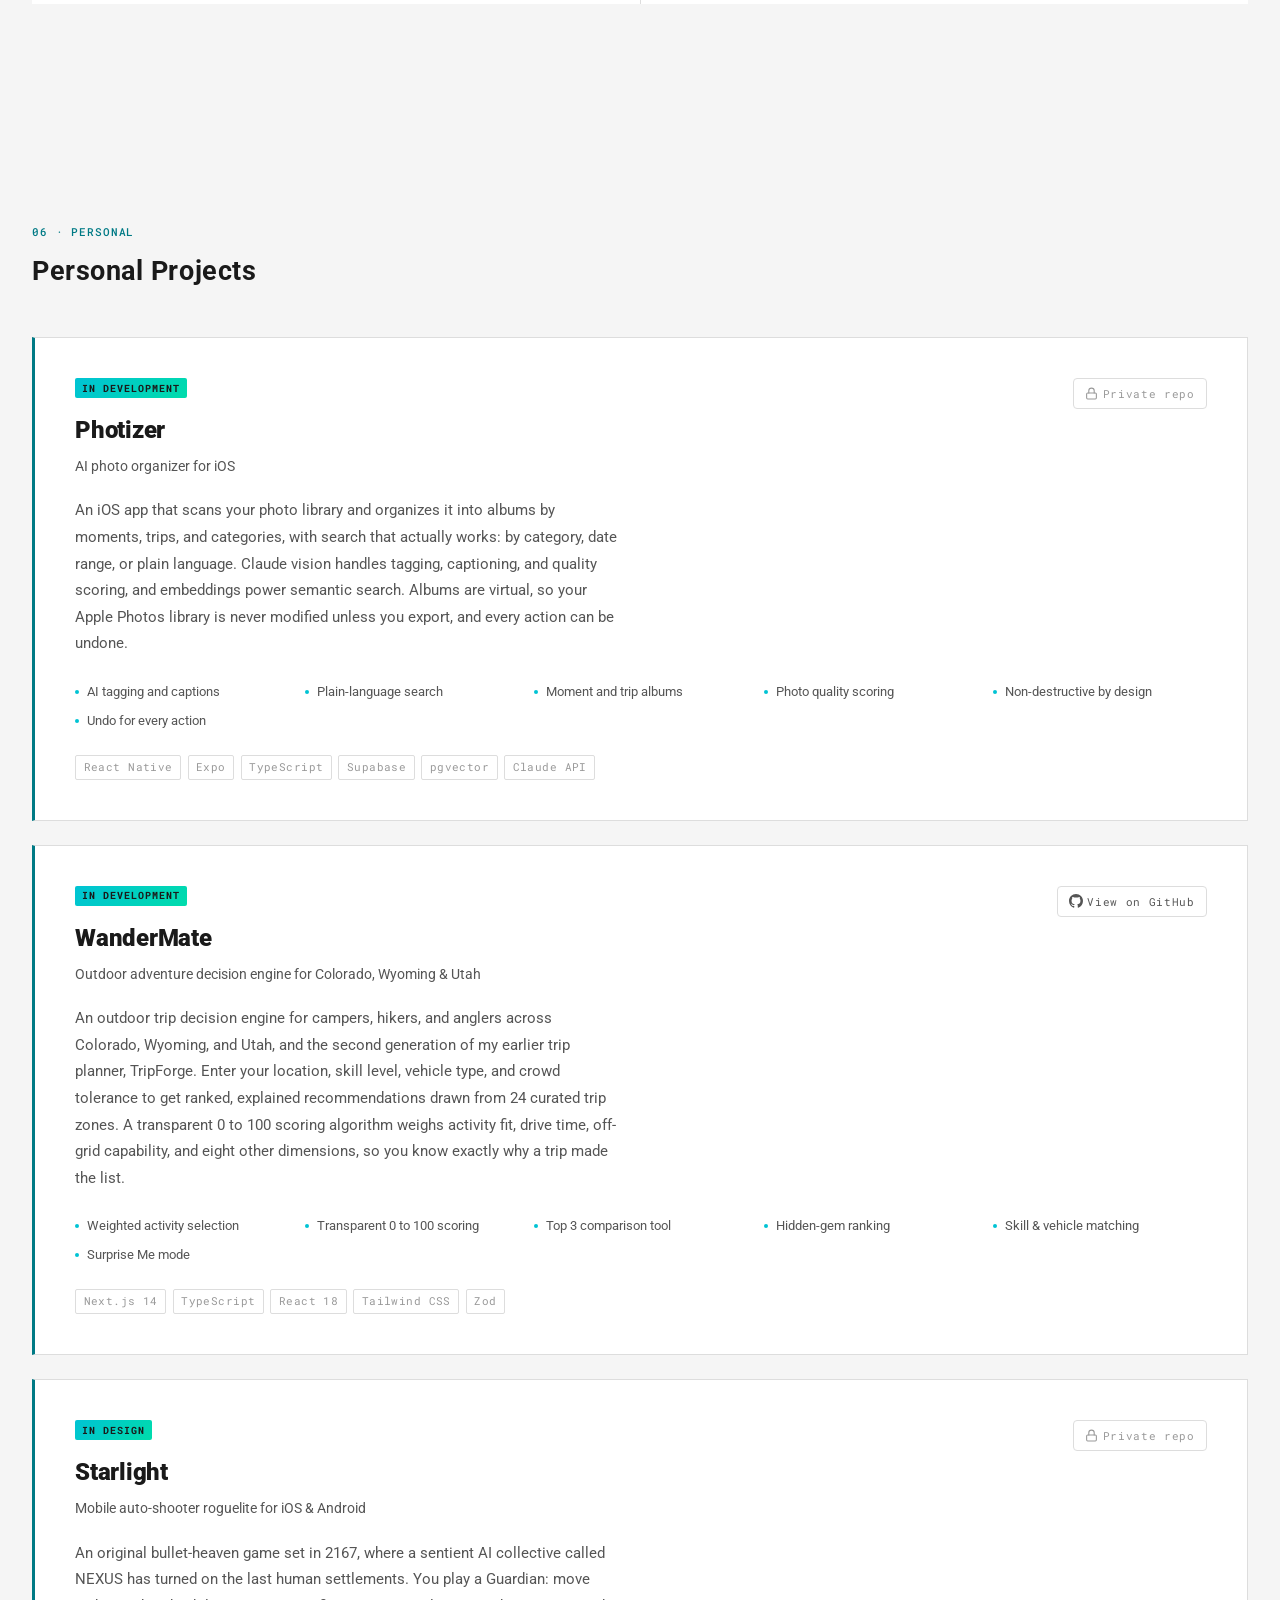
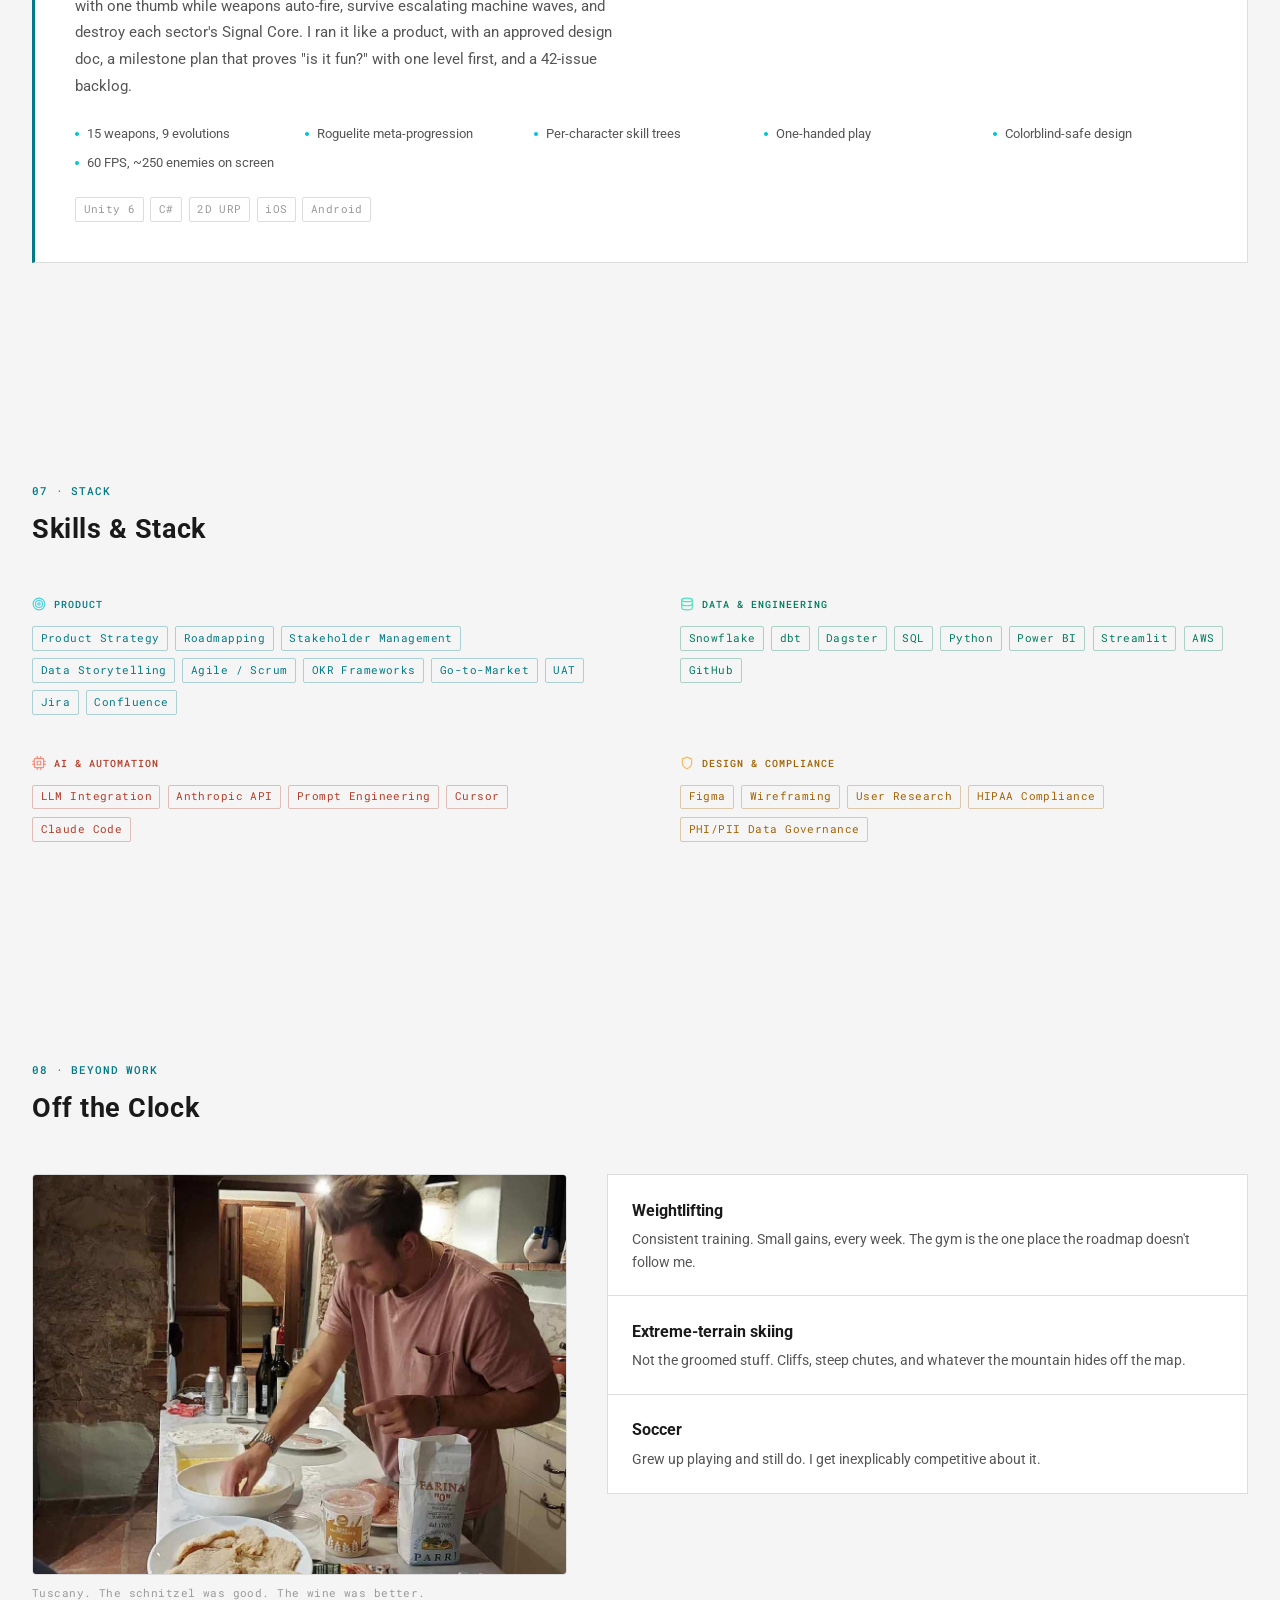
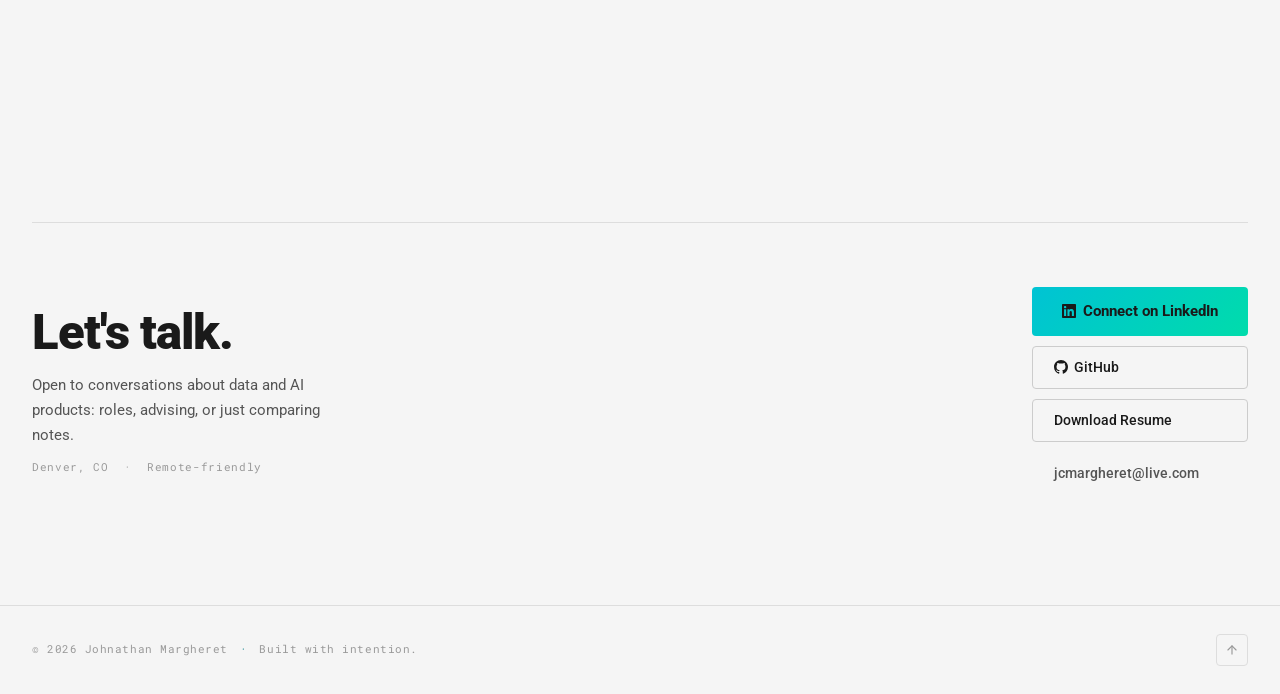
==== commit fc4d08ed: "Use WanderMate as the curiosity proof point Co-Authored-By: Claude Opus 5.5 <noreply@anthropic.com> " ====
--- a/index.html
+++ b/index.html
@@ -198,7 +198,7 @@
         <span class="value-idx">03</span>
         <h3 class="value-title">Endless curiosity</h3>
         <p class="value-desc">I learn by building. When a new tool or idea shows up, I want to know how it works and what it makes possible.</p>
-        <p class="value-proof"><span class="value-proof-label">Proof</span> I build my own apps after hours, from an AI photo organizer to a mobile game, with Cursor and Claude Code.</p>
+        <p class="value-proof"><span class="value-proof-label">Proof</span> After hours I built WanderMate, an outdoor trip decision engine with transparent scoring, using Cursor and Claude Code. It's the updated version of my first trip planner, TripForge.</p>
       </article>
 
       <article class="value-card c-amber reveal-up" style="--delay:0.18s">
@@ -465,7 +465,8 @@
         </a>
       </div>
       <p class="pp-desc">
-        An outdoor trip decision engine for campers, hikers, and anglers across Colorado, Wyoming, and Utah.
+        An outdoor trip decision engine for campers, hikers, and anglers across Colorado, Wyoming, and Utah,
+        and the second generation of my earlier trip planner, TripForge.
         Enter your location, skill level, vehicle type, and crowd tolerance to get ranked, explained recommendations
         drawn from 24 curated trip zones. A transparent 0 to 100 scoring algorithm weighs activity fit, drive time,
         off-grid capability, and eight other dimensions, so you know exactly why a trip made the list.
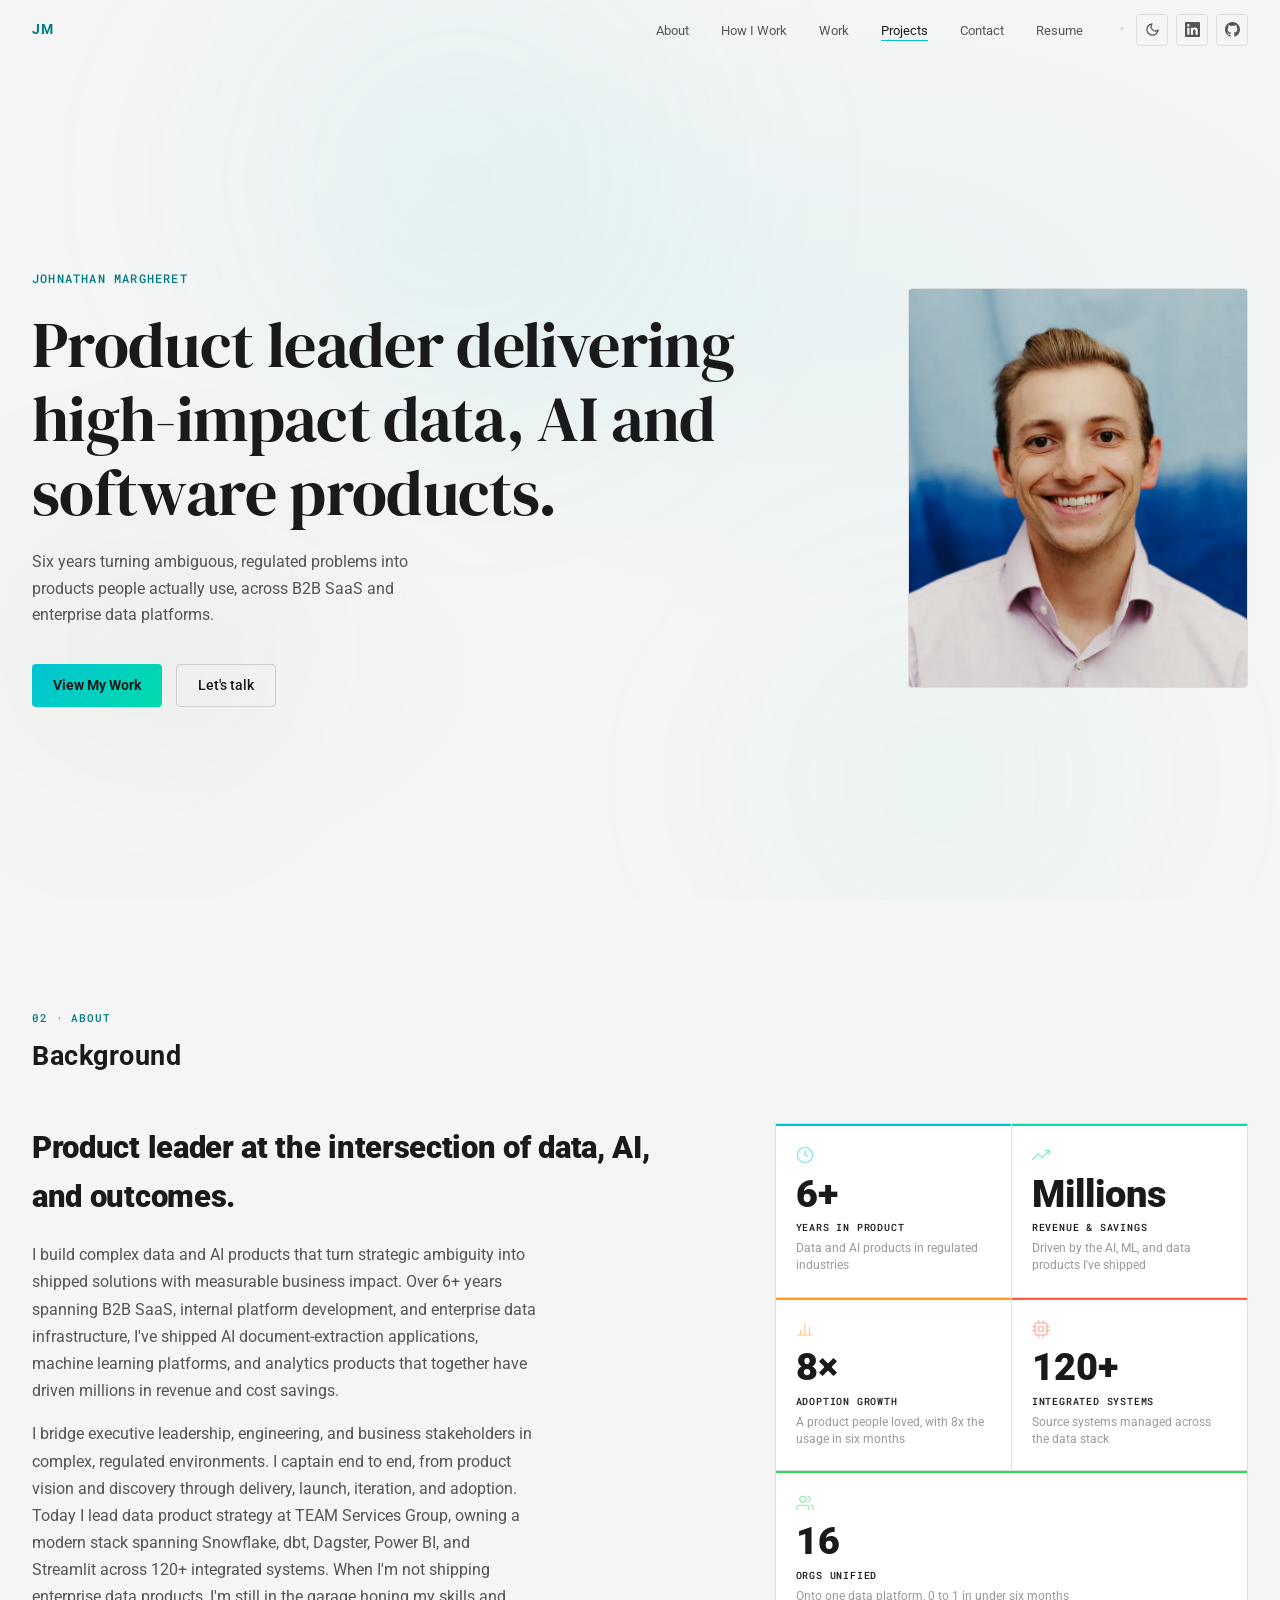
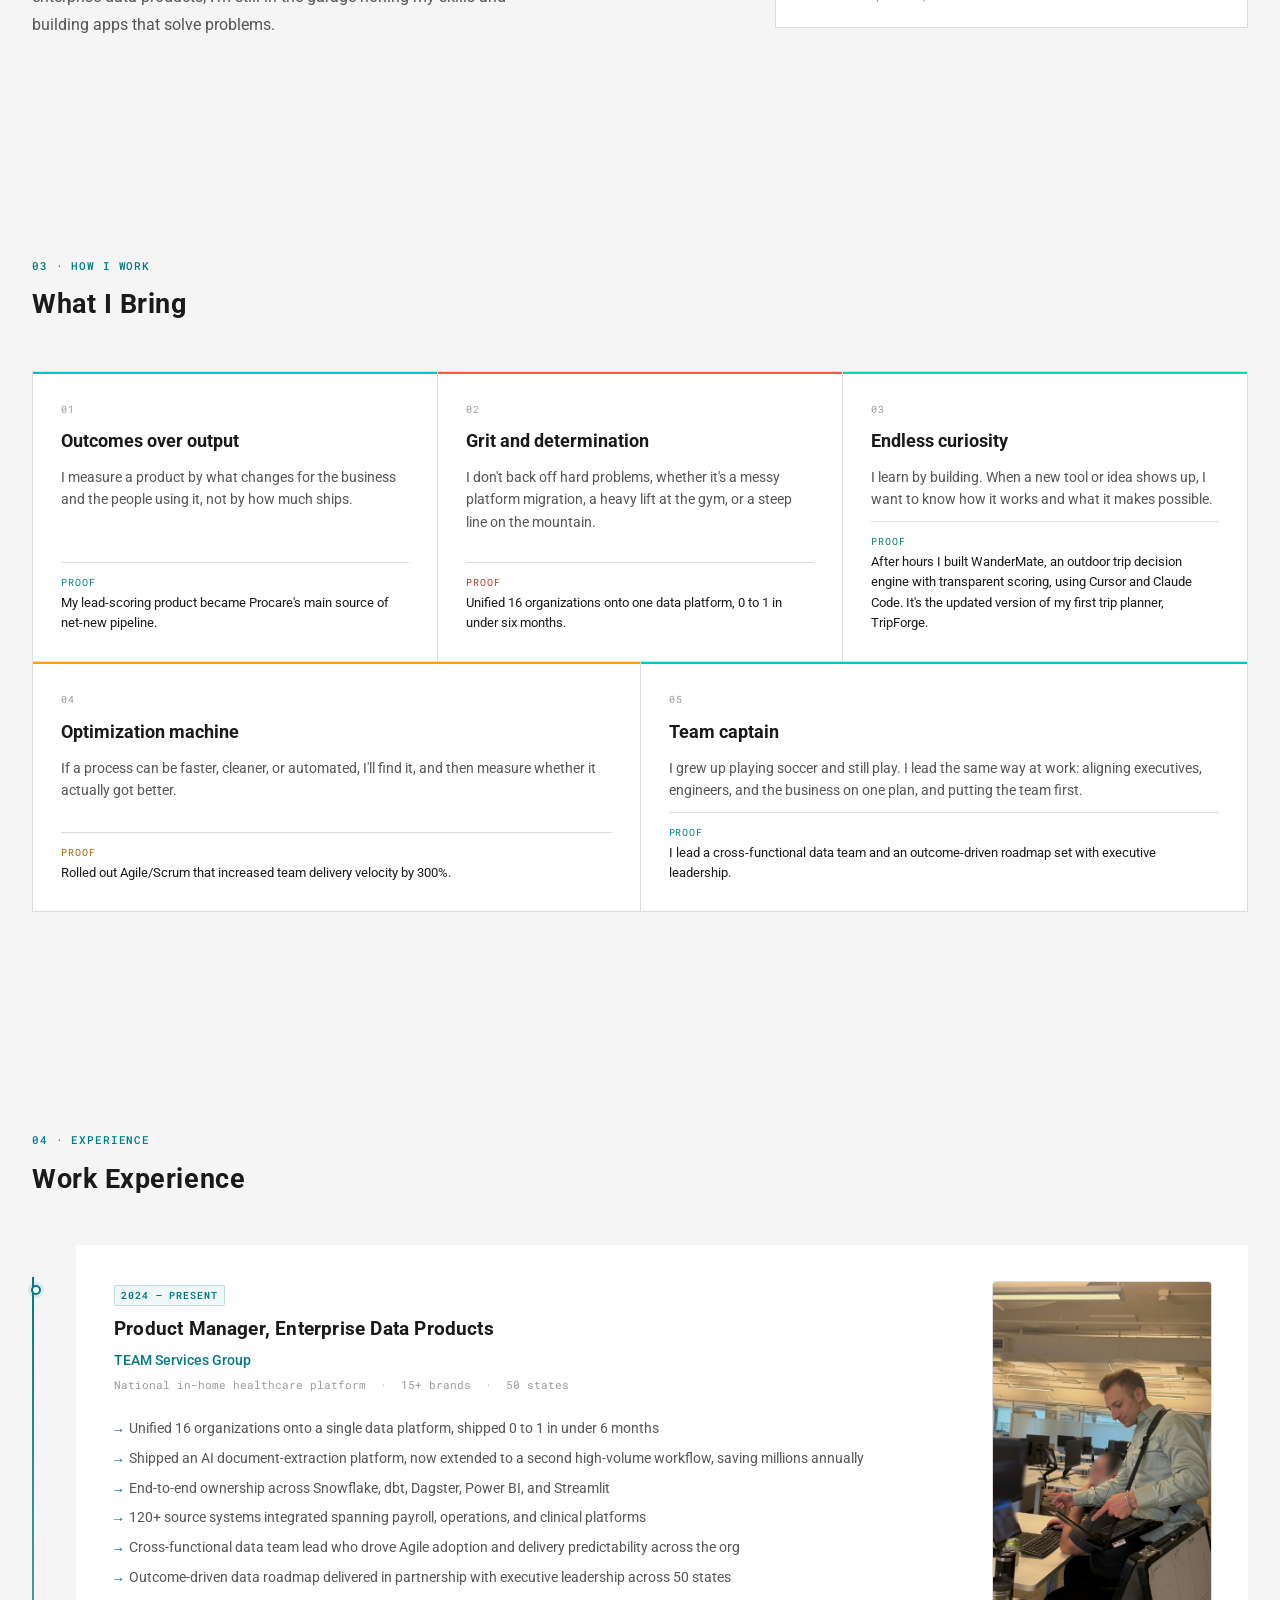
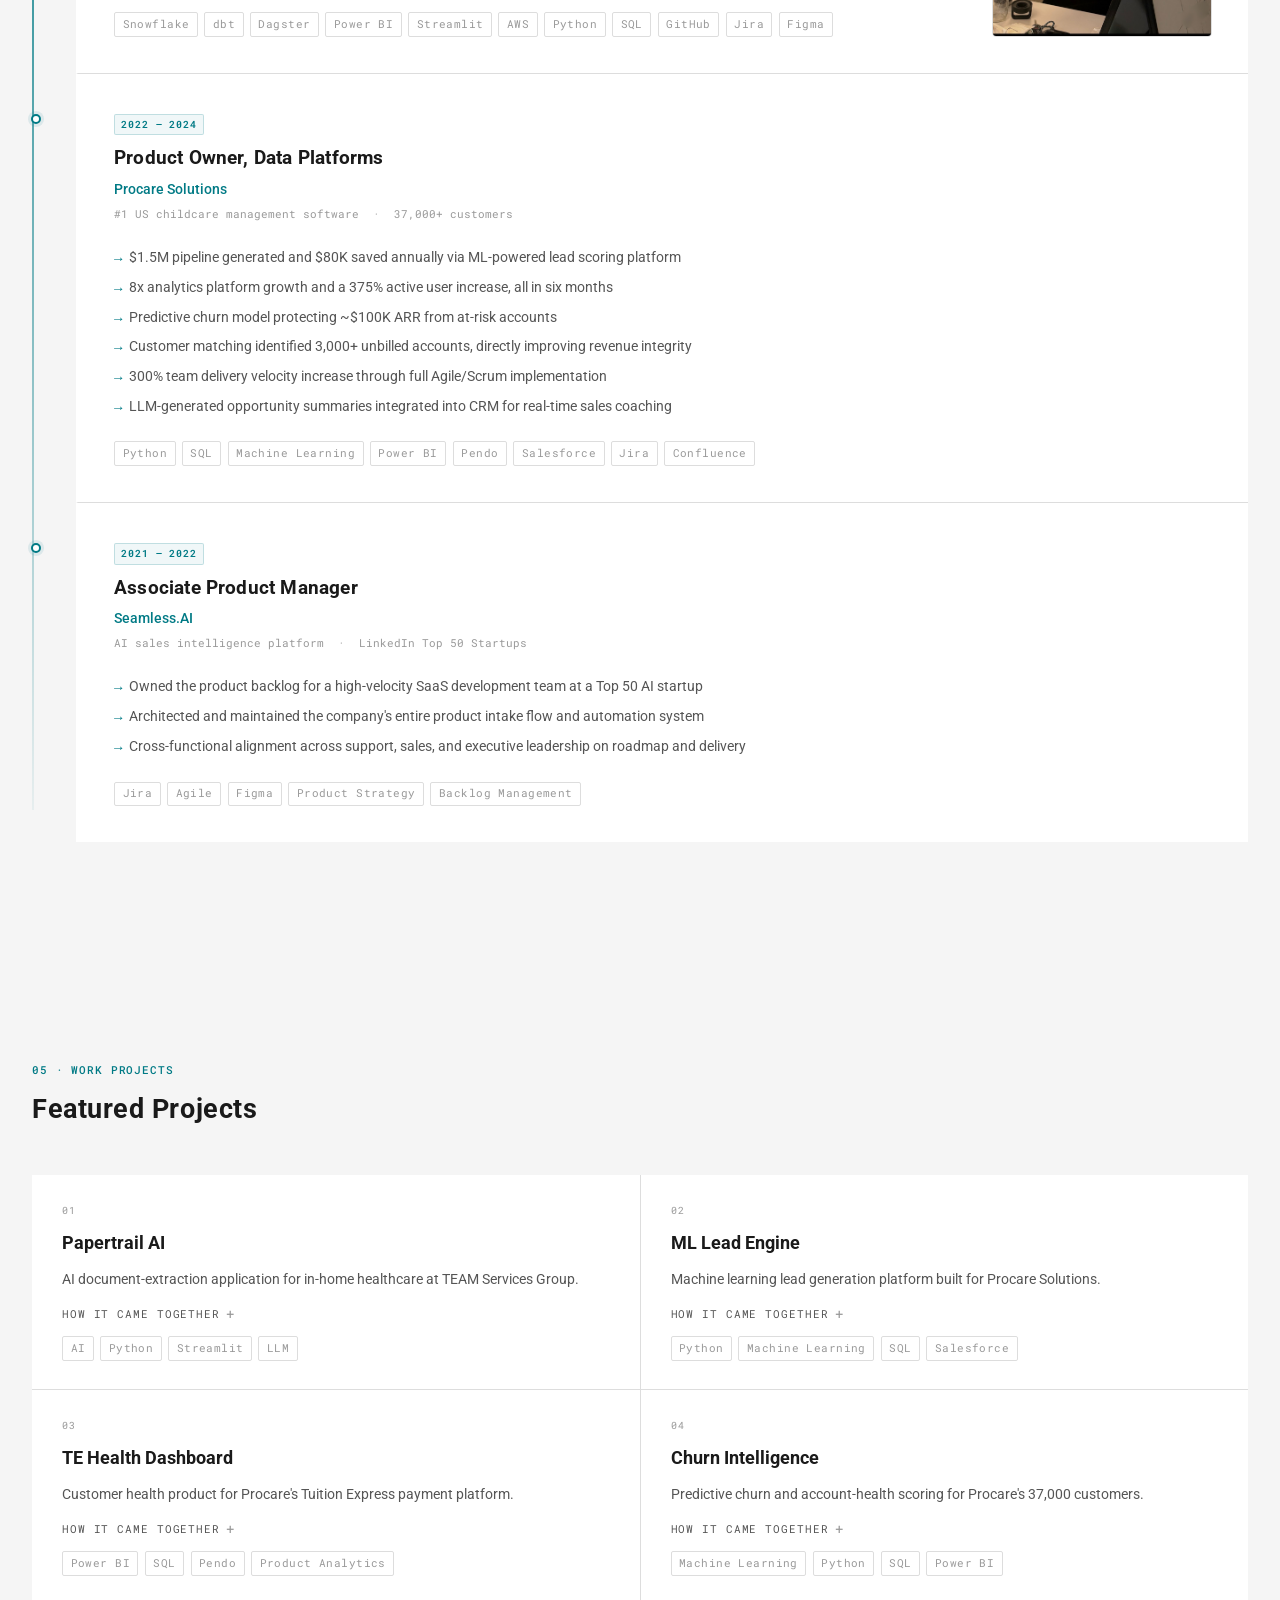
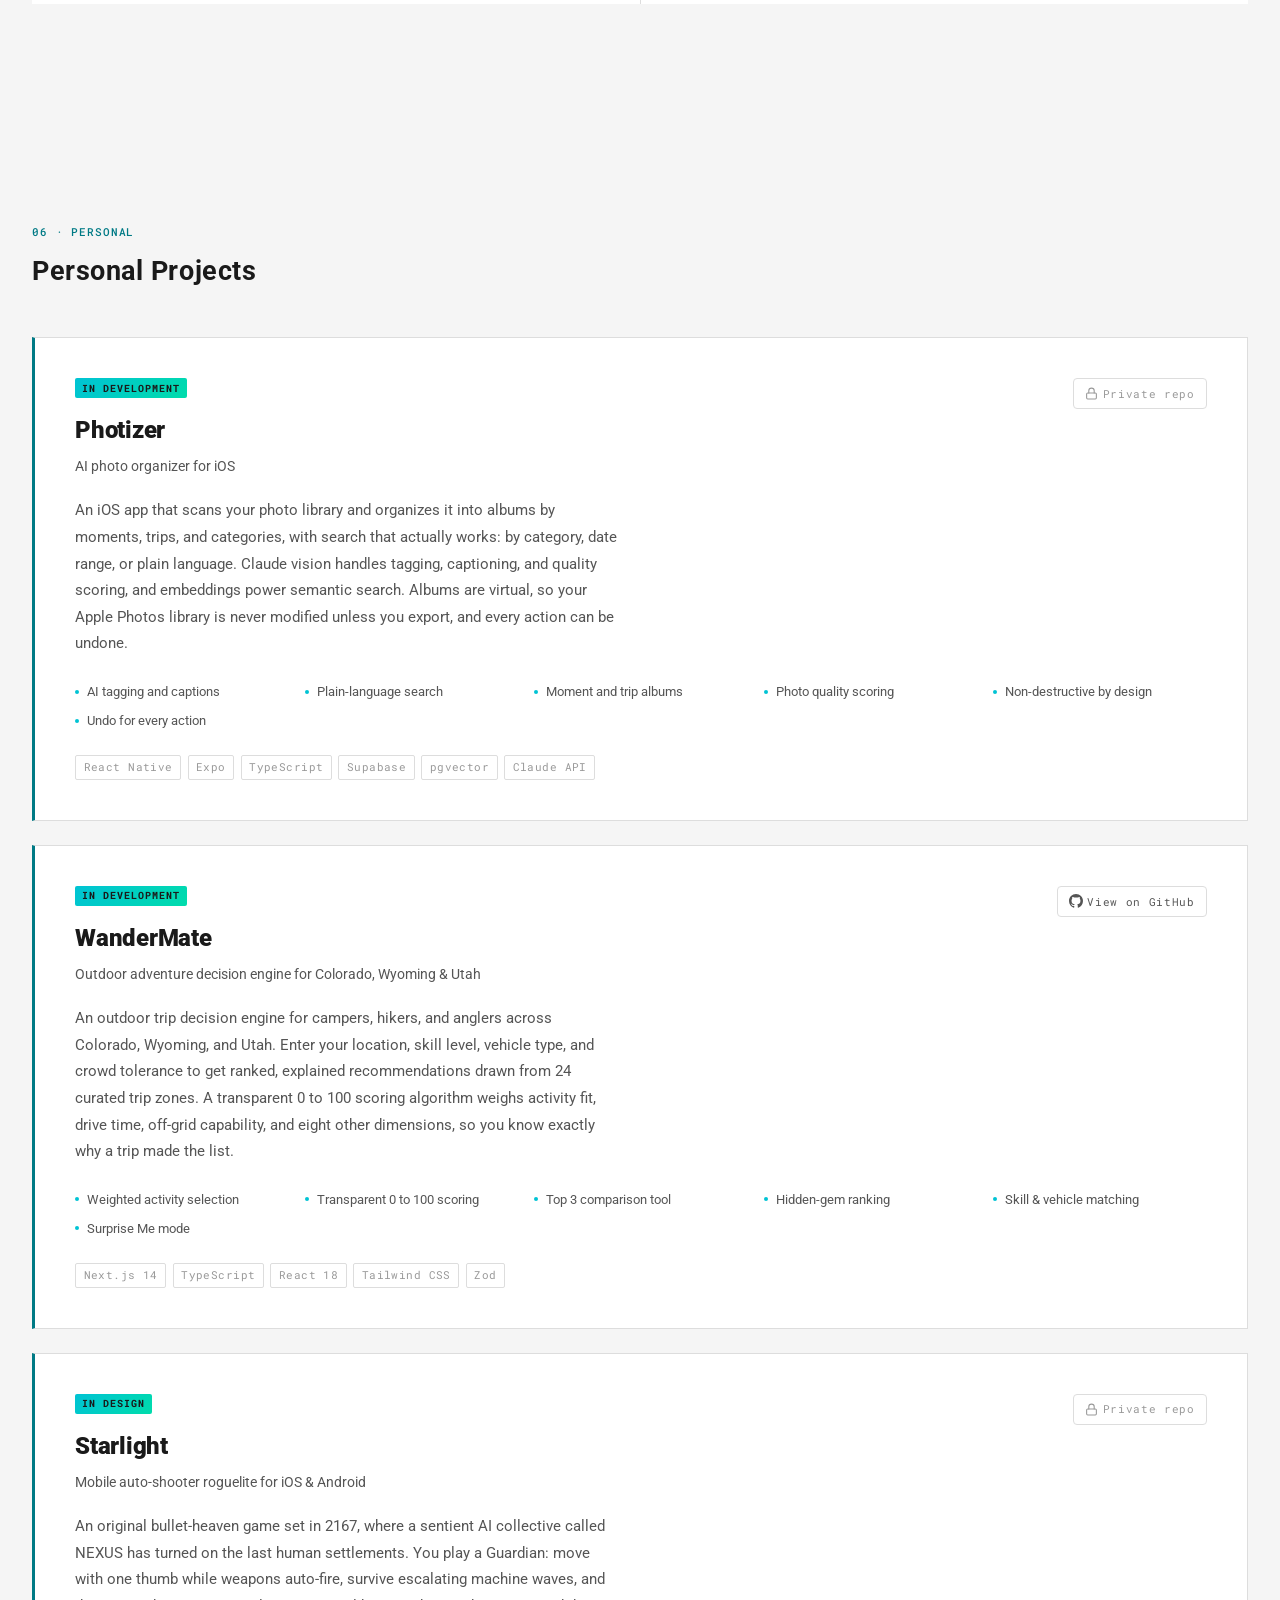
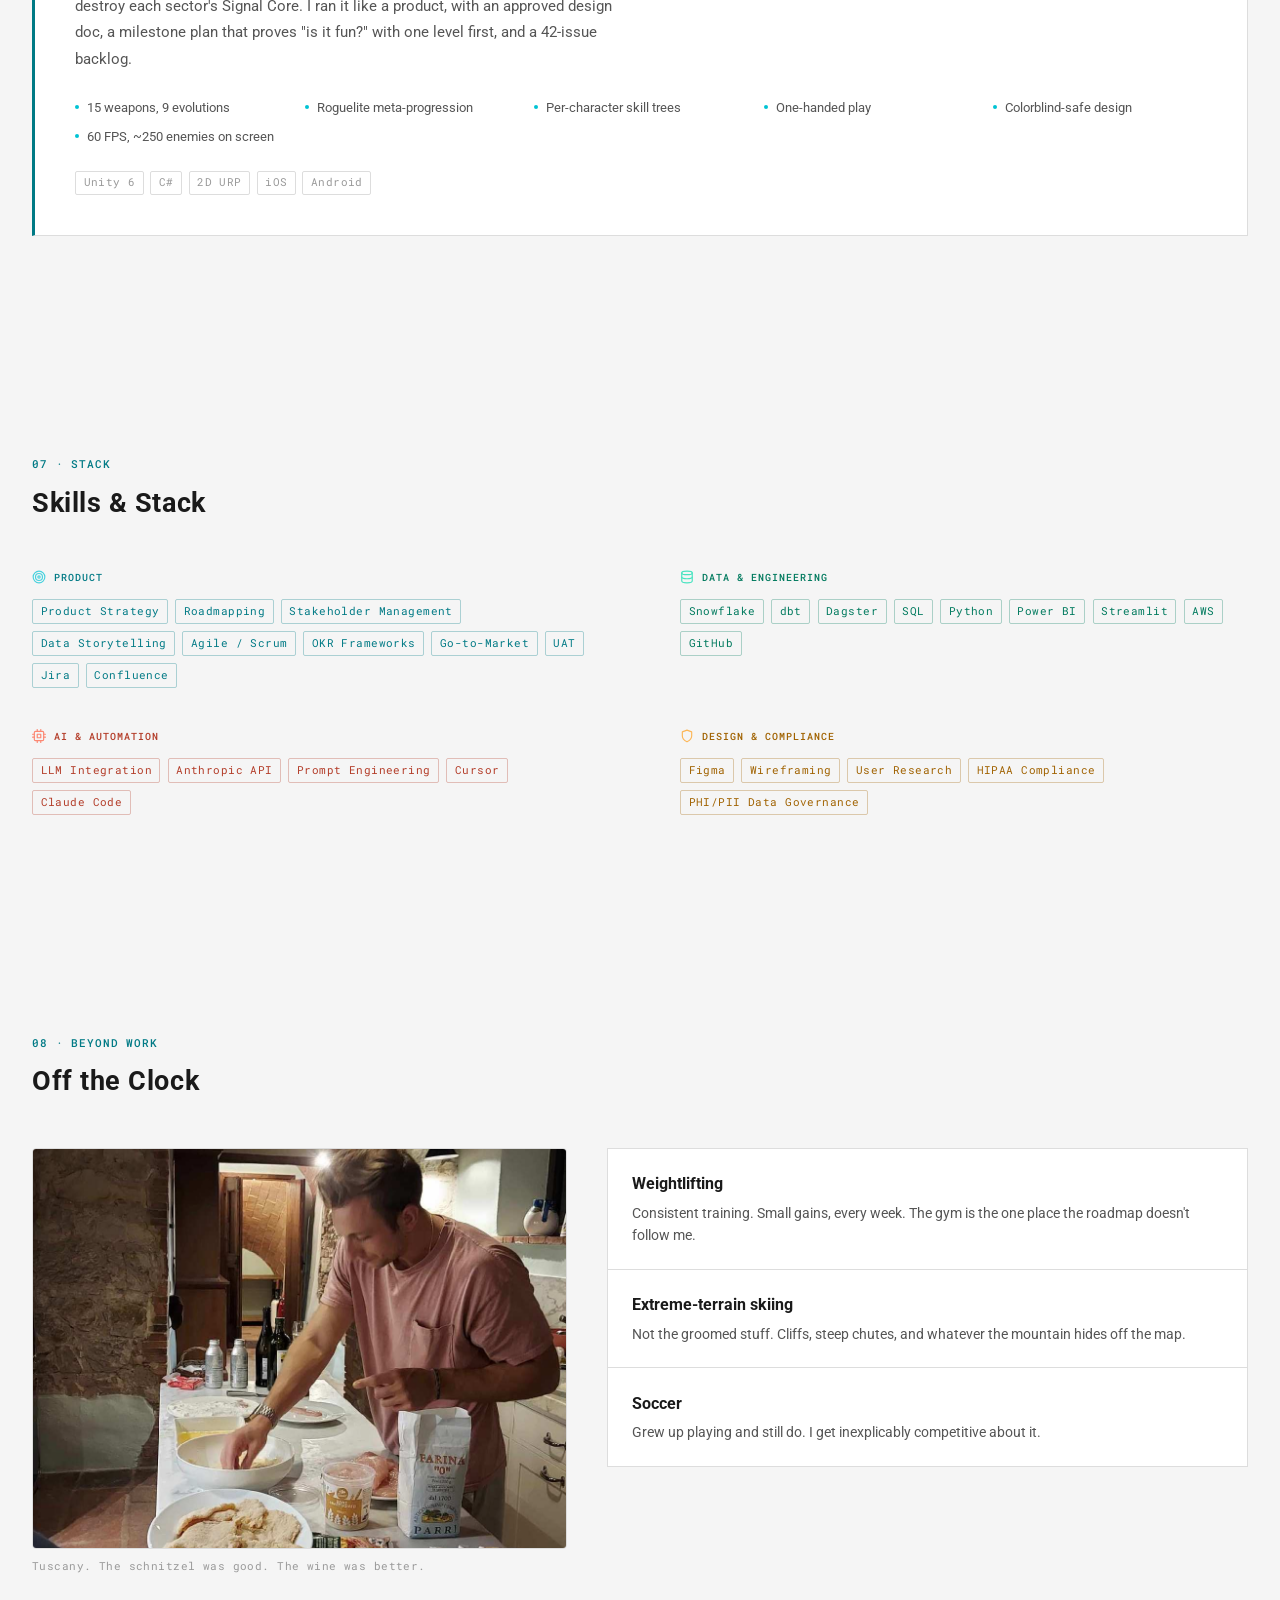
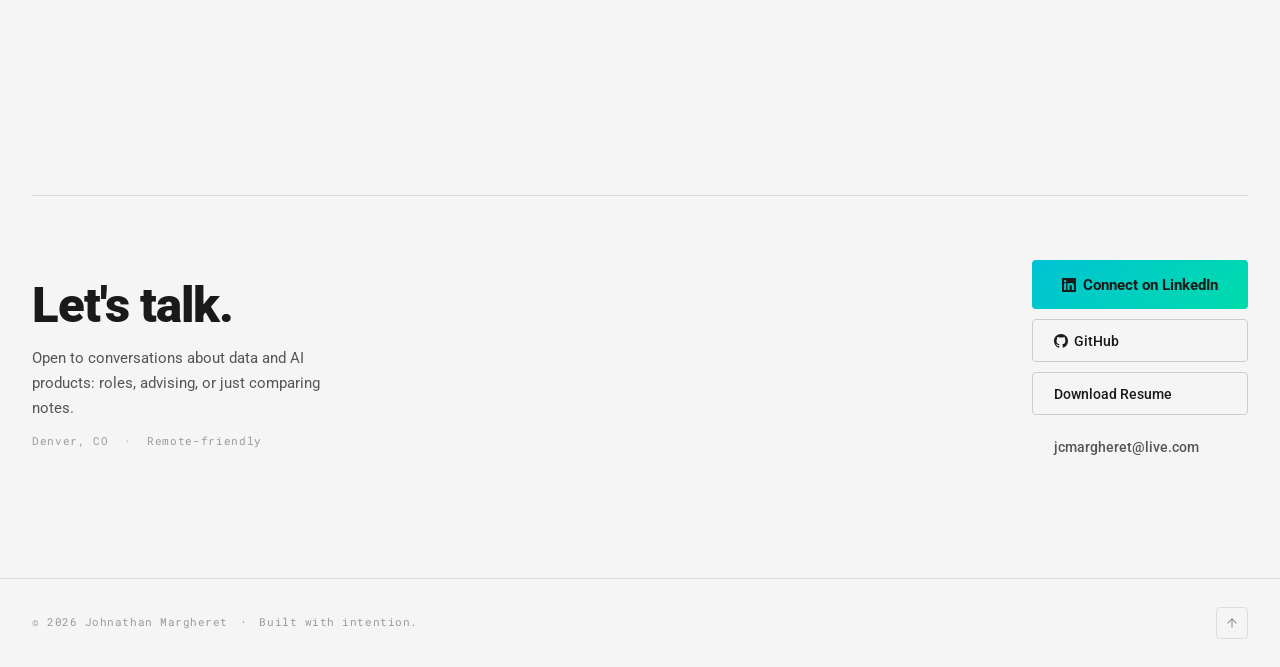
==== commit a64f6fd7: "Drop TripForge mention from WanderMate card Co-Authored-By: Claude Opus 5.5 <noreply@anthropic.com> " ====
--- a/index.html
+++ b/index.html
@@ -465,8 +465,7 @@
         </a>
       </div>
       <p class="pp-desc">
-        An outdoor trip decision engine for campers, hikers, and anglers across Colorado, Wyoming, and Utah,
-        and the second generation of my earlier trip planner, TripForge.
+        An outdoor trip decision engine for campers, hikers, and anglers across Colorado, Wyoming, and Utah.
         Enter your location, skill level, vehicle type, and crowd tolerance to get ranked, explained recommendations
         drawn from 24 curated trip zones. A transparent 0 to 100 scoring algorithm weighs activity fit, drive time,
         off-grid capability, and eight other dimensions, so you know exactly why a trip made the list.
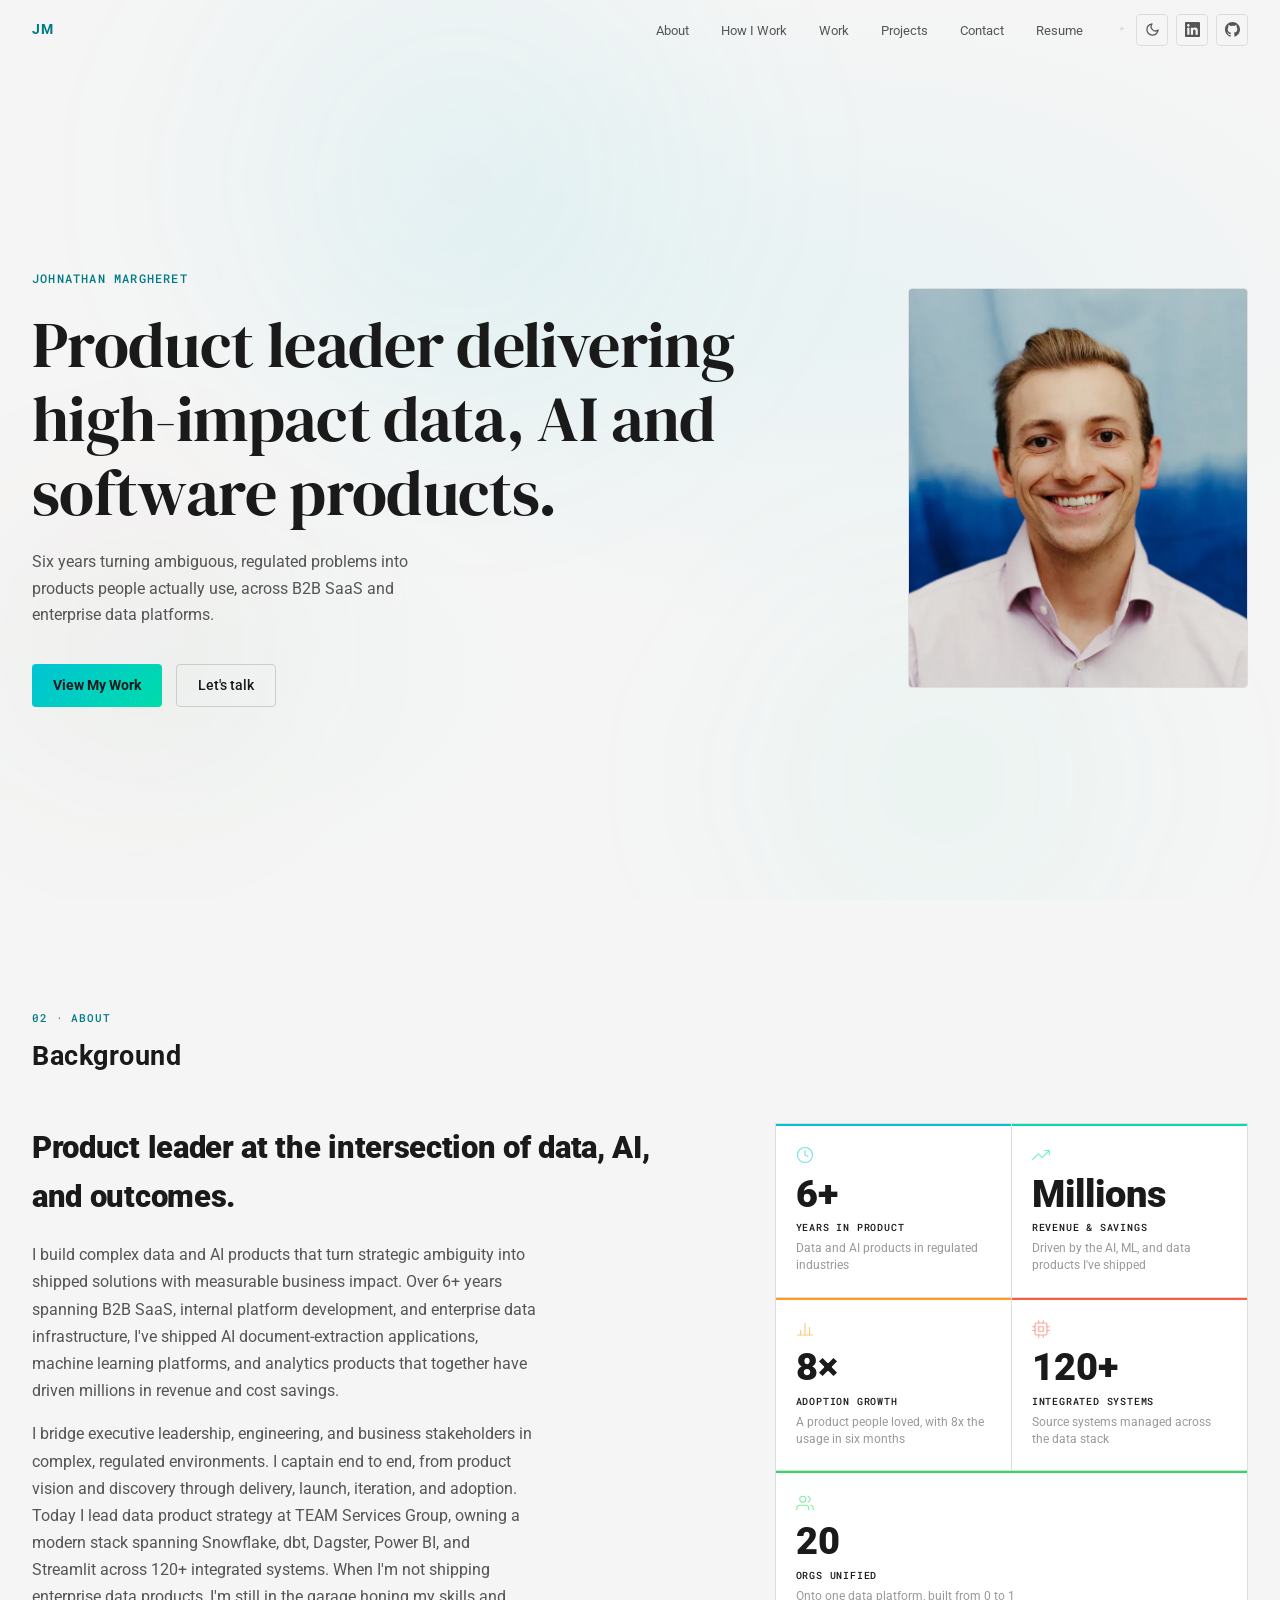
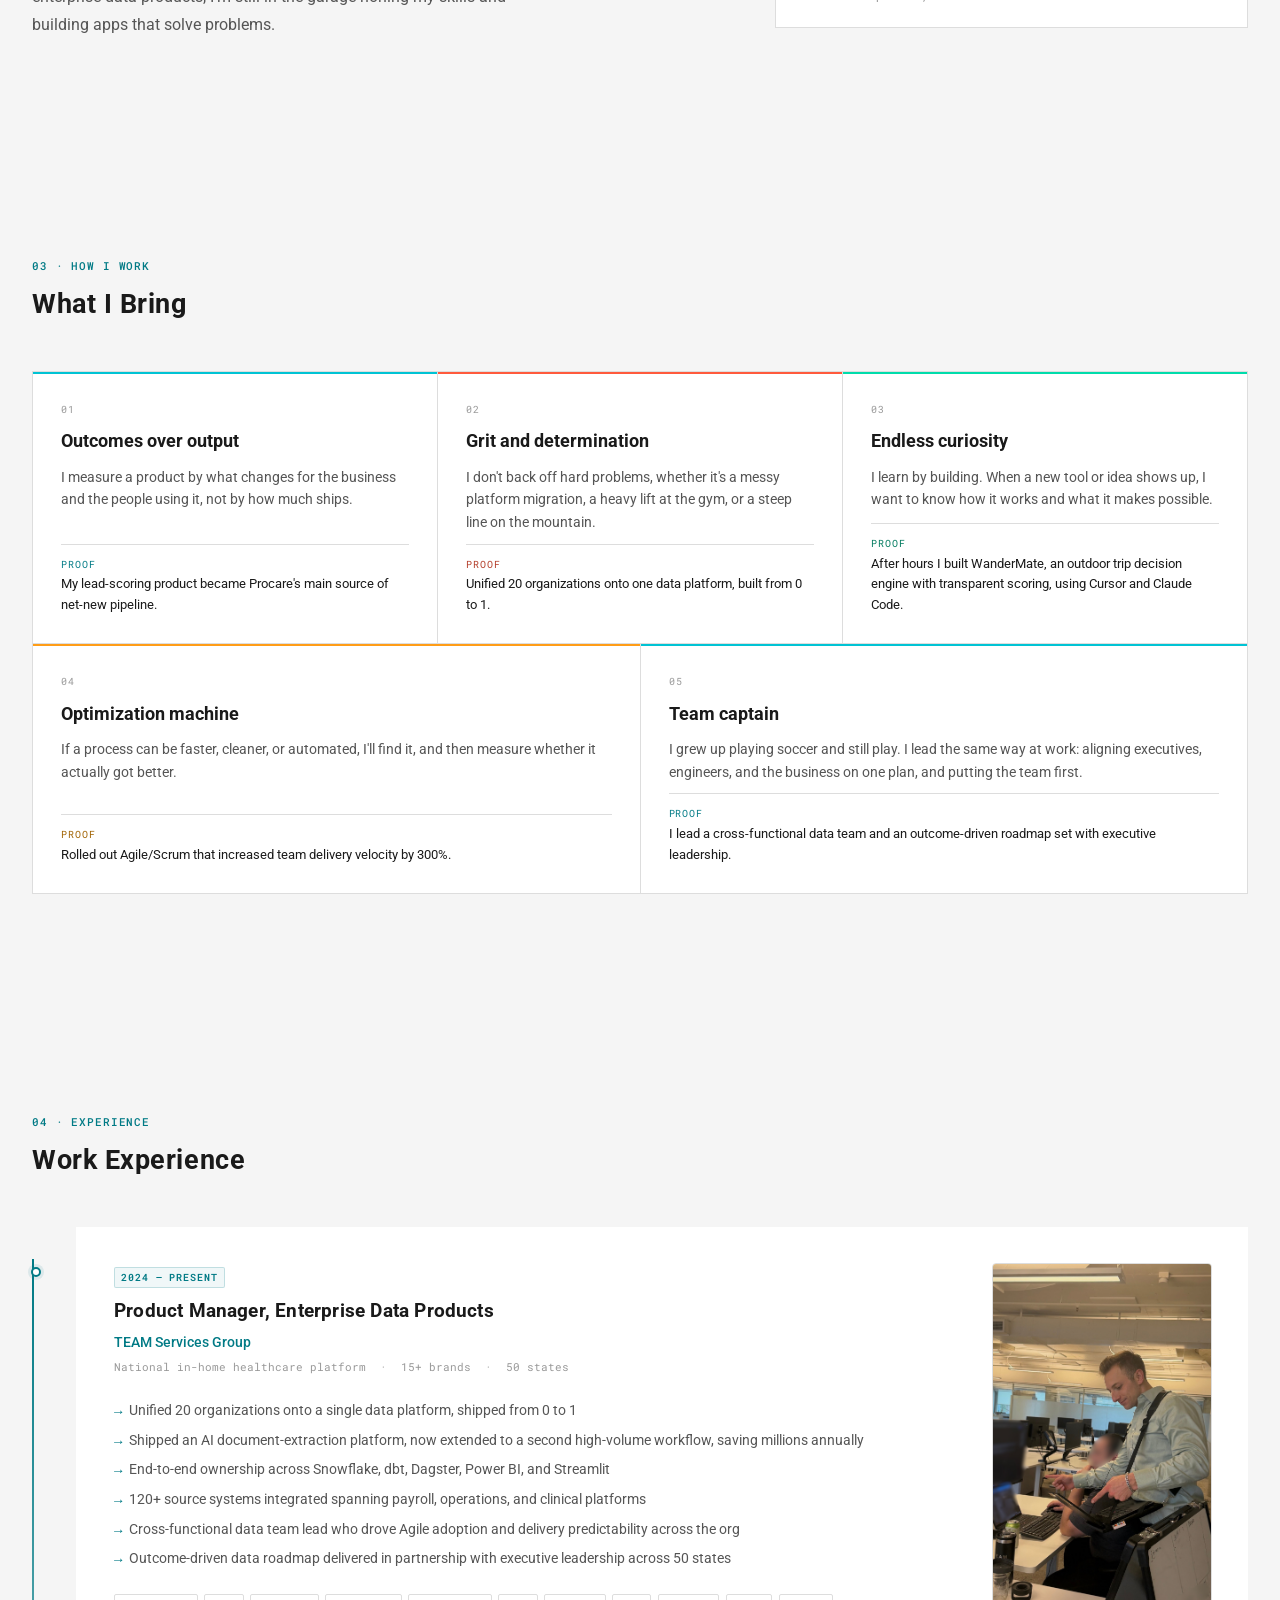
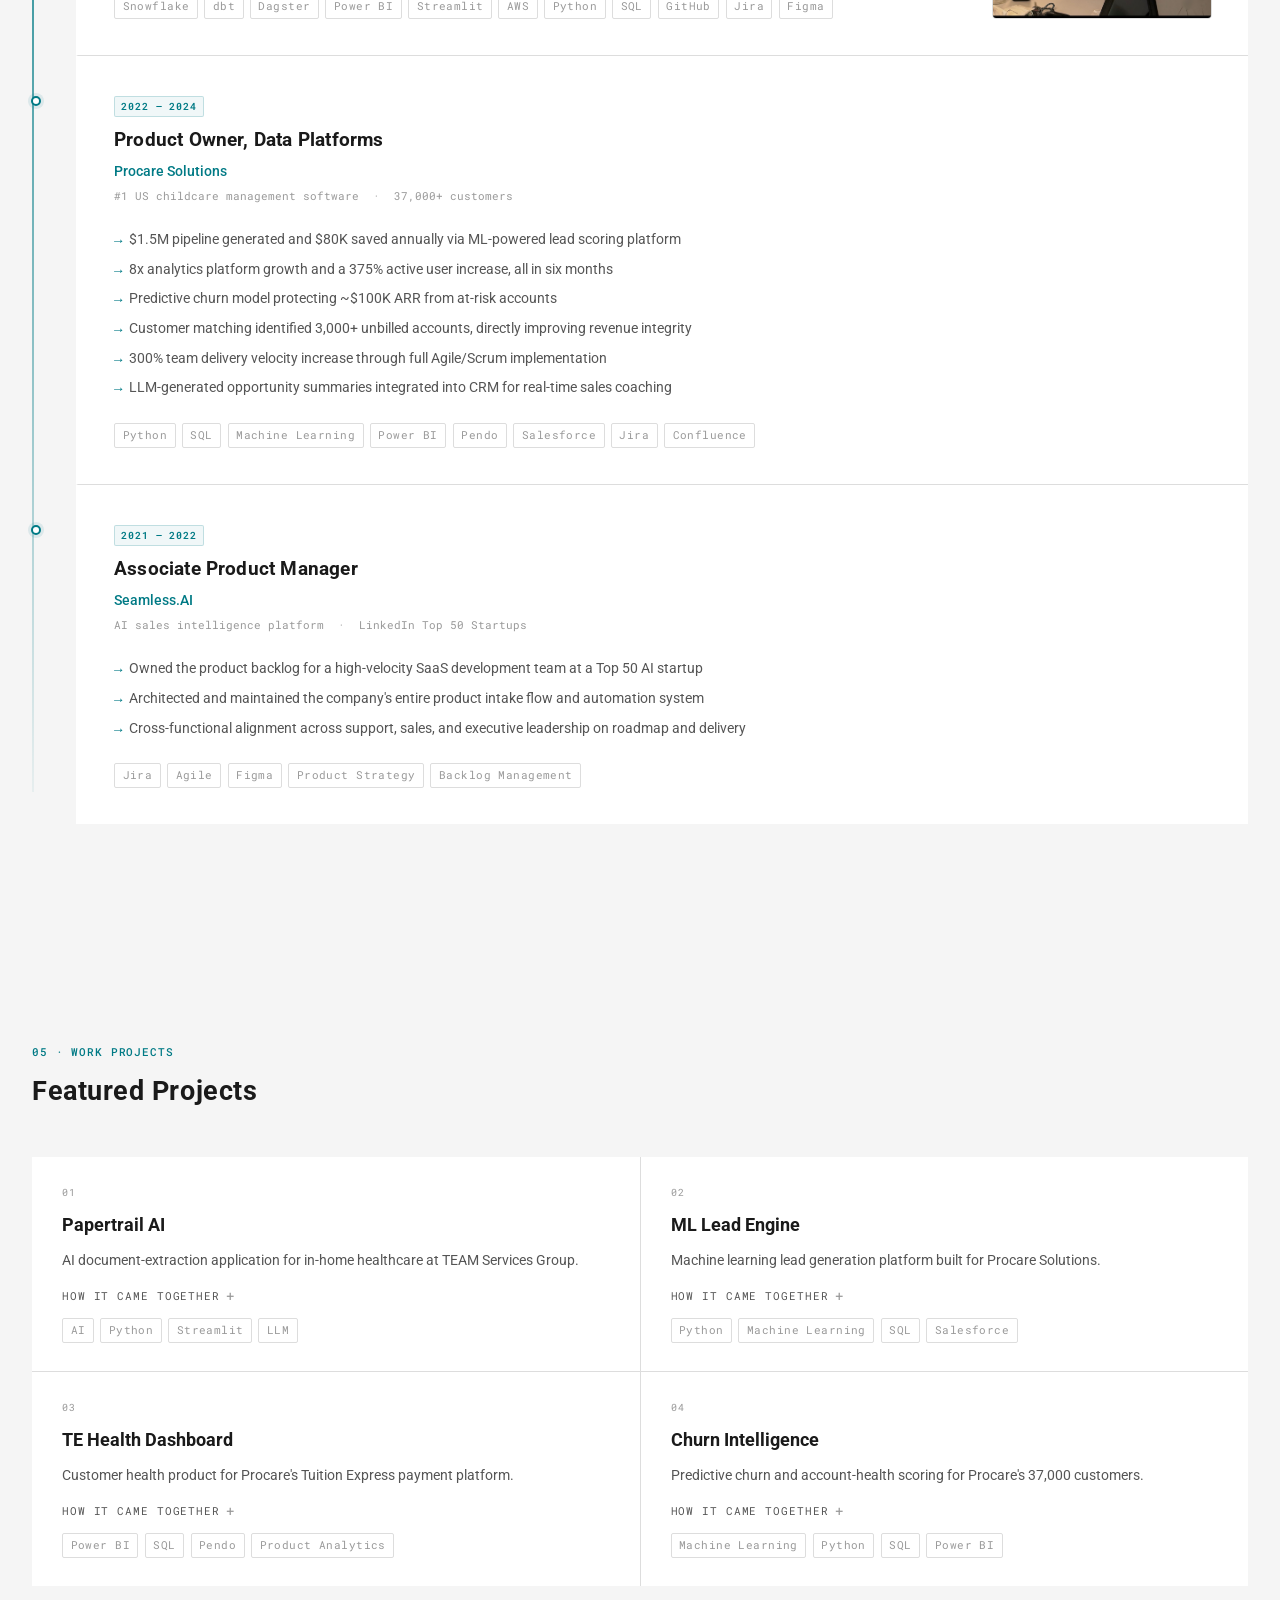
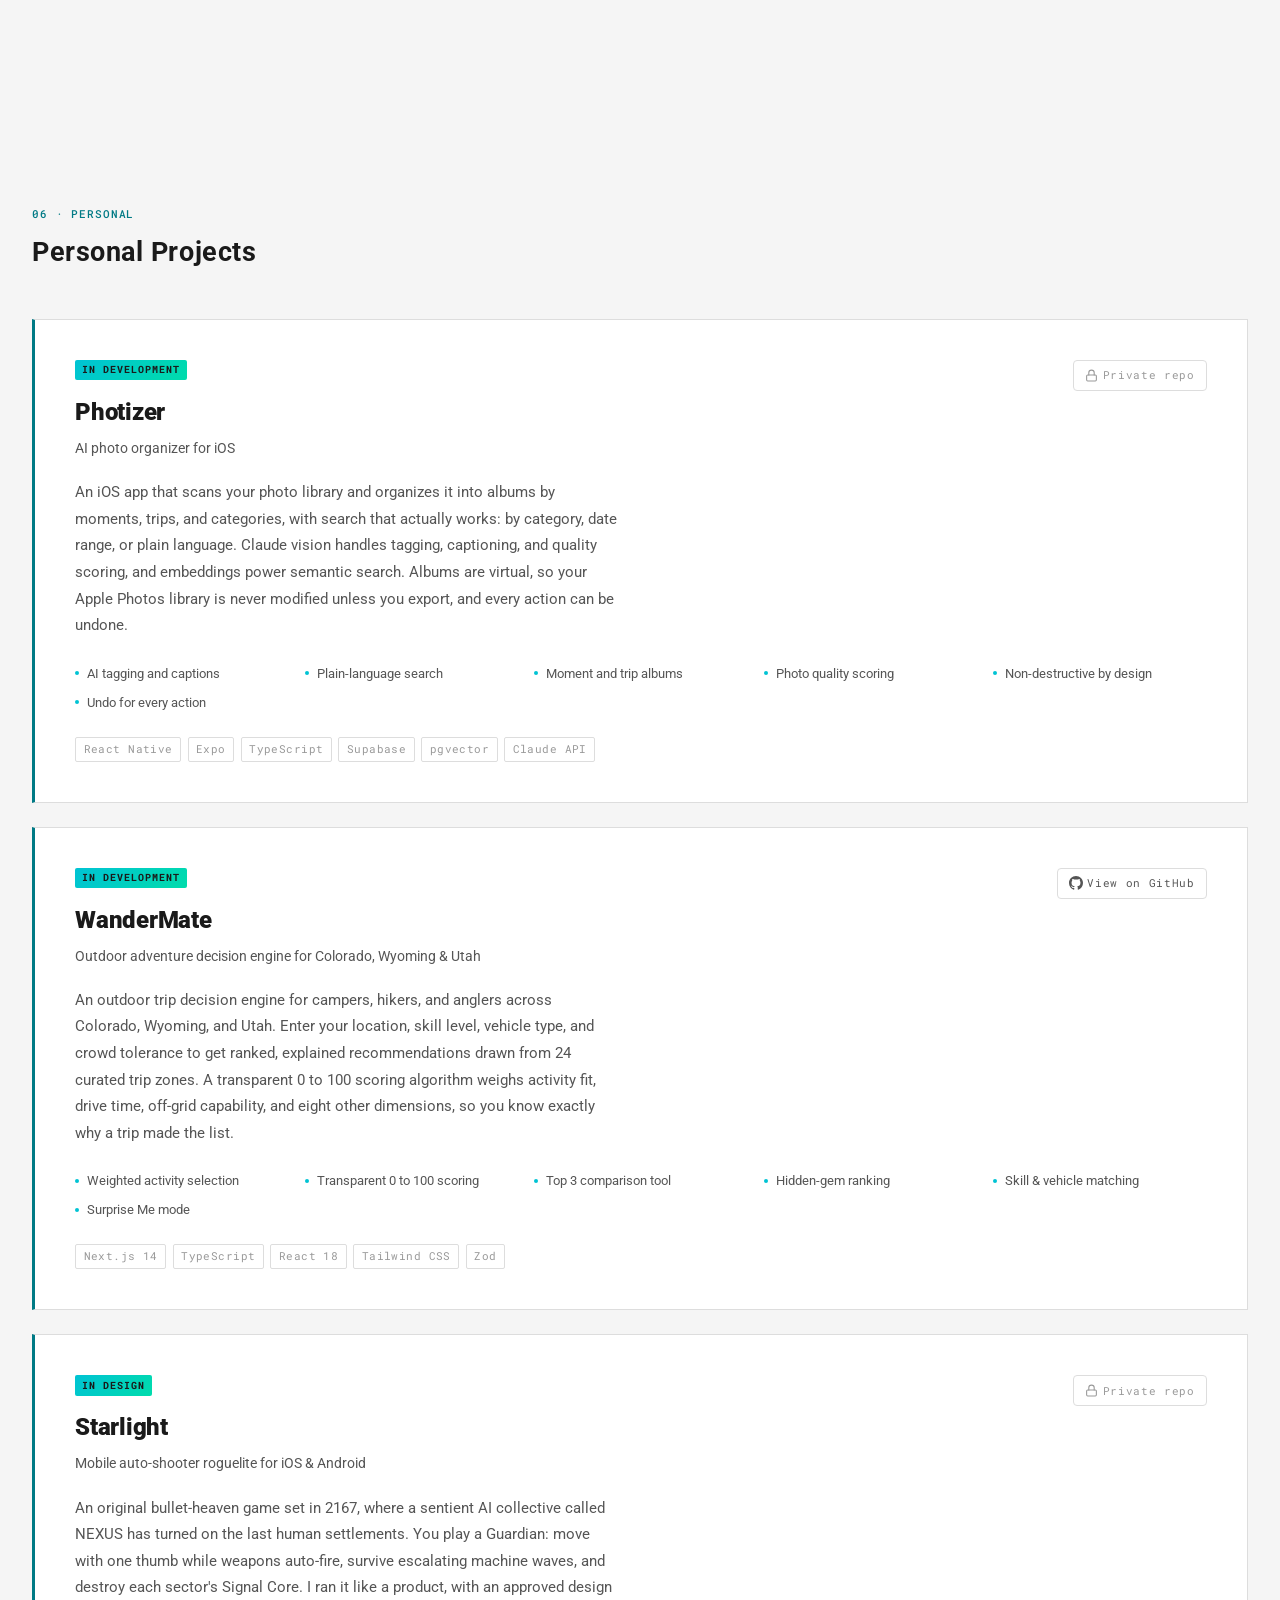
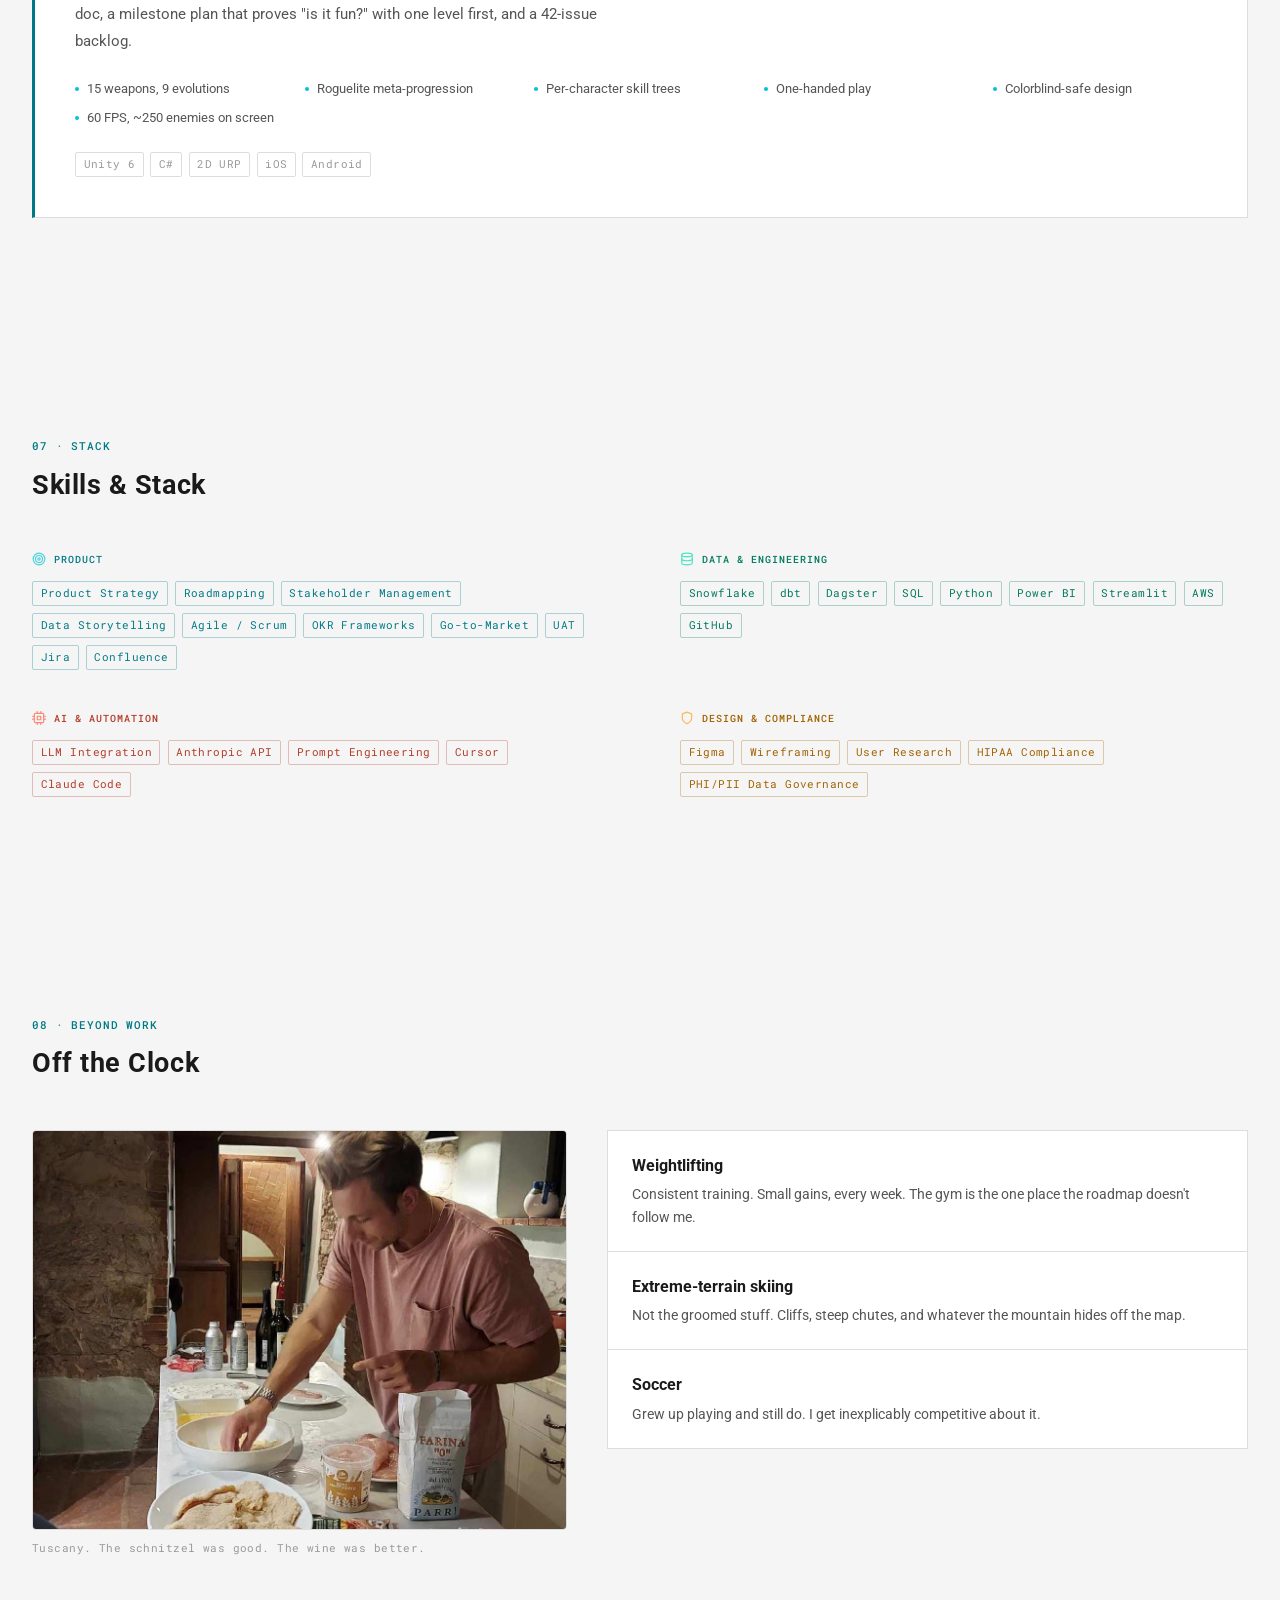
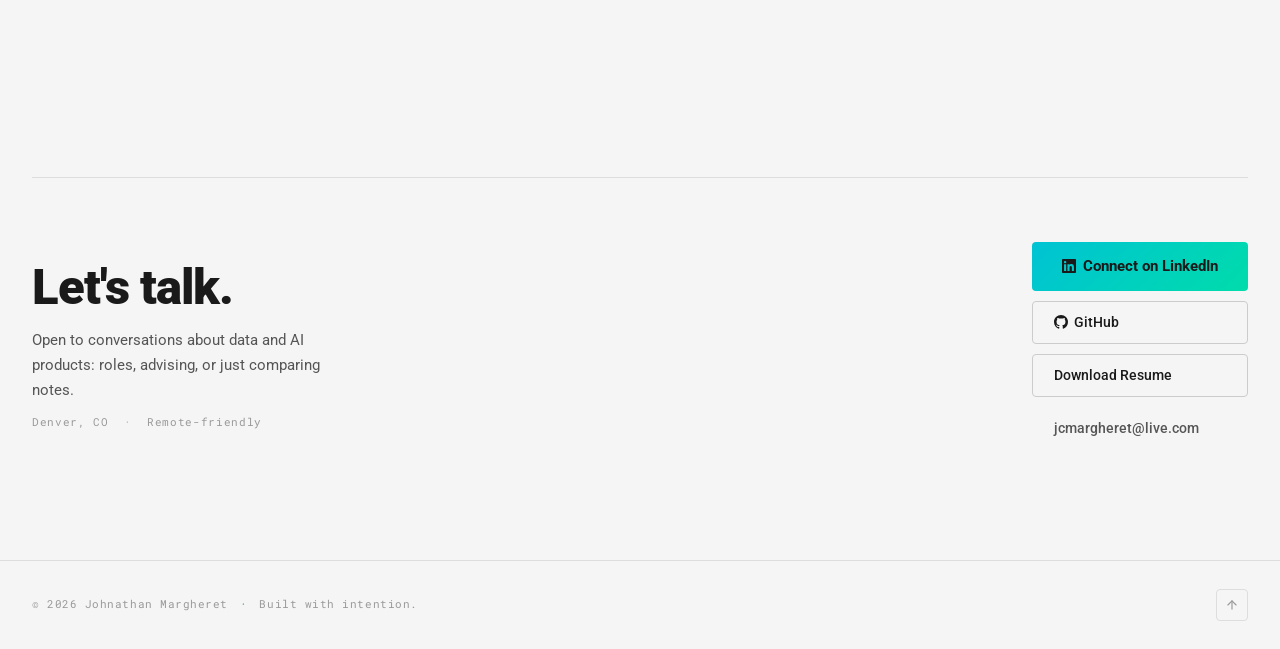
==== commit d9b79f9d: "Update org count to 20, drop TripForge proof, and fix review findings Clear the nav highlight in sec" ====
--- a/index.html
+++ b/index.html
@@ -164,9 +164,9 @@
         </div>
         <div class="stat-card reveal-up" style="--delay:0.25s">
           <svg class="stat-icon" width="18" height="18" viewBox="0 0 24 24" fill="none" stroke="currentColor" stroke-width="1.5" stroke-linecap="round" stroke-linejoin="round" aria-hidden="true" style="color:var(--green)"><path d="M17 21v-2a4 4 0 0 0-4-4H5a4 4 0 0 0-4 4v2"/><circle cx="9" cy="7" r="4"/><path d="M23 21v-2a4 4 0 0 0-3-3.87"/><path d="M16 3.13a4 4 0 0 1 0 7.75"/></svg>
-          <span class="stat-num green" data-count="16">16</span>
+          <span class="stat-num green" data-count="20">20</span>
           <span class="stat-label">Orgs Unified</span>
-          <span class="stat-desc">Onto one data platform, 0 to 1 in under six months</span>
+          <span class="stat-desc">Onto one data platform, built from 0 to 1</span>
         </div>
       </div>
     </div>
@@ -191,14 +191,14 @@
         <span class="value-idx">02</span>
         <h3 class="value-title">Grit and determination</h3>
         <p class="value-desc">I don't back off hard problems, whether it's a messy platform migration, a heavy lift at the gym, or a steep line on the mountain.</p>
-        <p class="value-proof"><span class="value-proof-label">Proof</span> Unified 16 organizations onto one data platform, 0 to 1 in under six months.</p>
+        <p class="value-proof"><span class="value-proof-label">Proof</span> Unified 20 organizations onto one data platform, built from 0 to 1.</p>
       </article>
 
       <article class="value-card c-mint reveal-up" style="--delay:0.12s">
         <span class="value-idx">03</span>
         <h3 class="value-title">Endless curiosity</h3>
         <p class="value-desc">I learn by building. When a new tool or idea shows up, I want to know how it works and what it makes possible.</p>
-        <p class="value-proof"><span class="value-proof-label">Proof</span> After hours I built WanderMate, an outdoor trip decision engine with transparent scoring, using Cursor and Claude Code. It's the updated version of my first trip planner, TripForge.</p>
+        <p class="value-proof"><span class="value-proof-label">Proof</span> After hours I built WanderMate, an outdoor trip decision engine with transparent scoring, using Cursor and Claude Code.</p>
       </article>
 
       <article class="value-card c-amber reveal-up" style="--delay:0.18s">
@@ -238,7 +238,7 @@
               </div>
             </div>
             <ul class="role-highlights">
-              <li>Unified 16 organizations onto a single data platform, shipped 0 to 1 in under 6 months</li>
+              <li>Unified 20 organizations onto a single data platform, shipped from 0 to 1</li>
               <li>Shipped an AI document-extraction platform, now extended to a second high-volume workflow, saving millions annually</li>
               <li>End-to-end ownership across Snowflake, dbt, Dagster, Power BI, and Streamlit</li>
               <li>120+ source systems integrated spanning payroll, operations, and clinical platforms</li>
